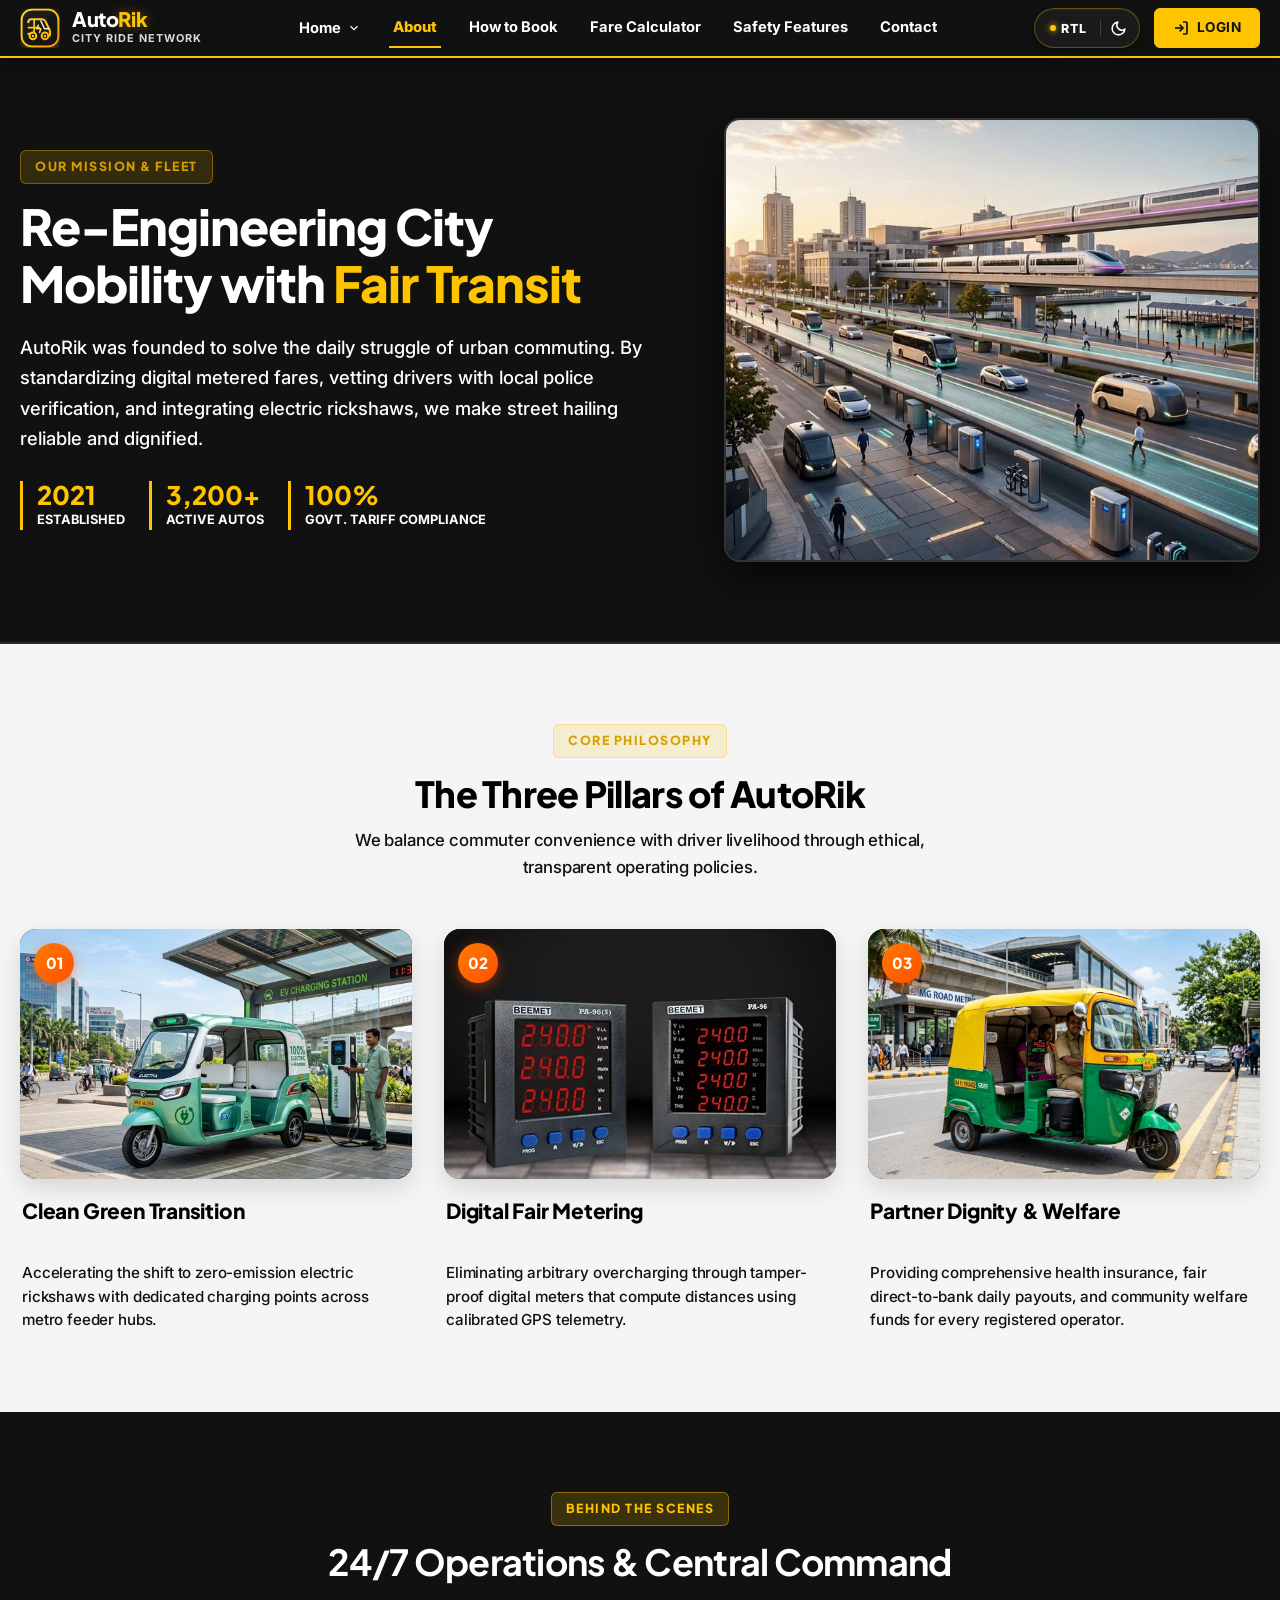
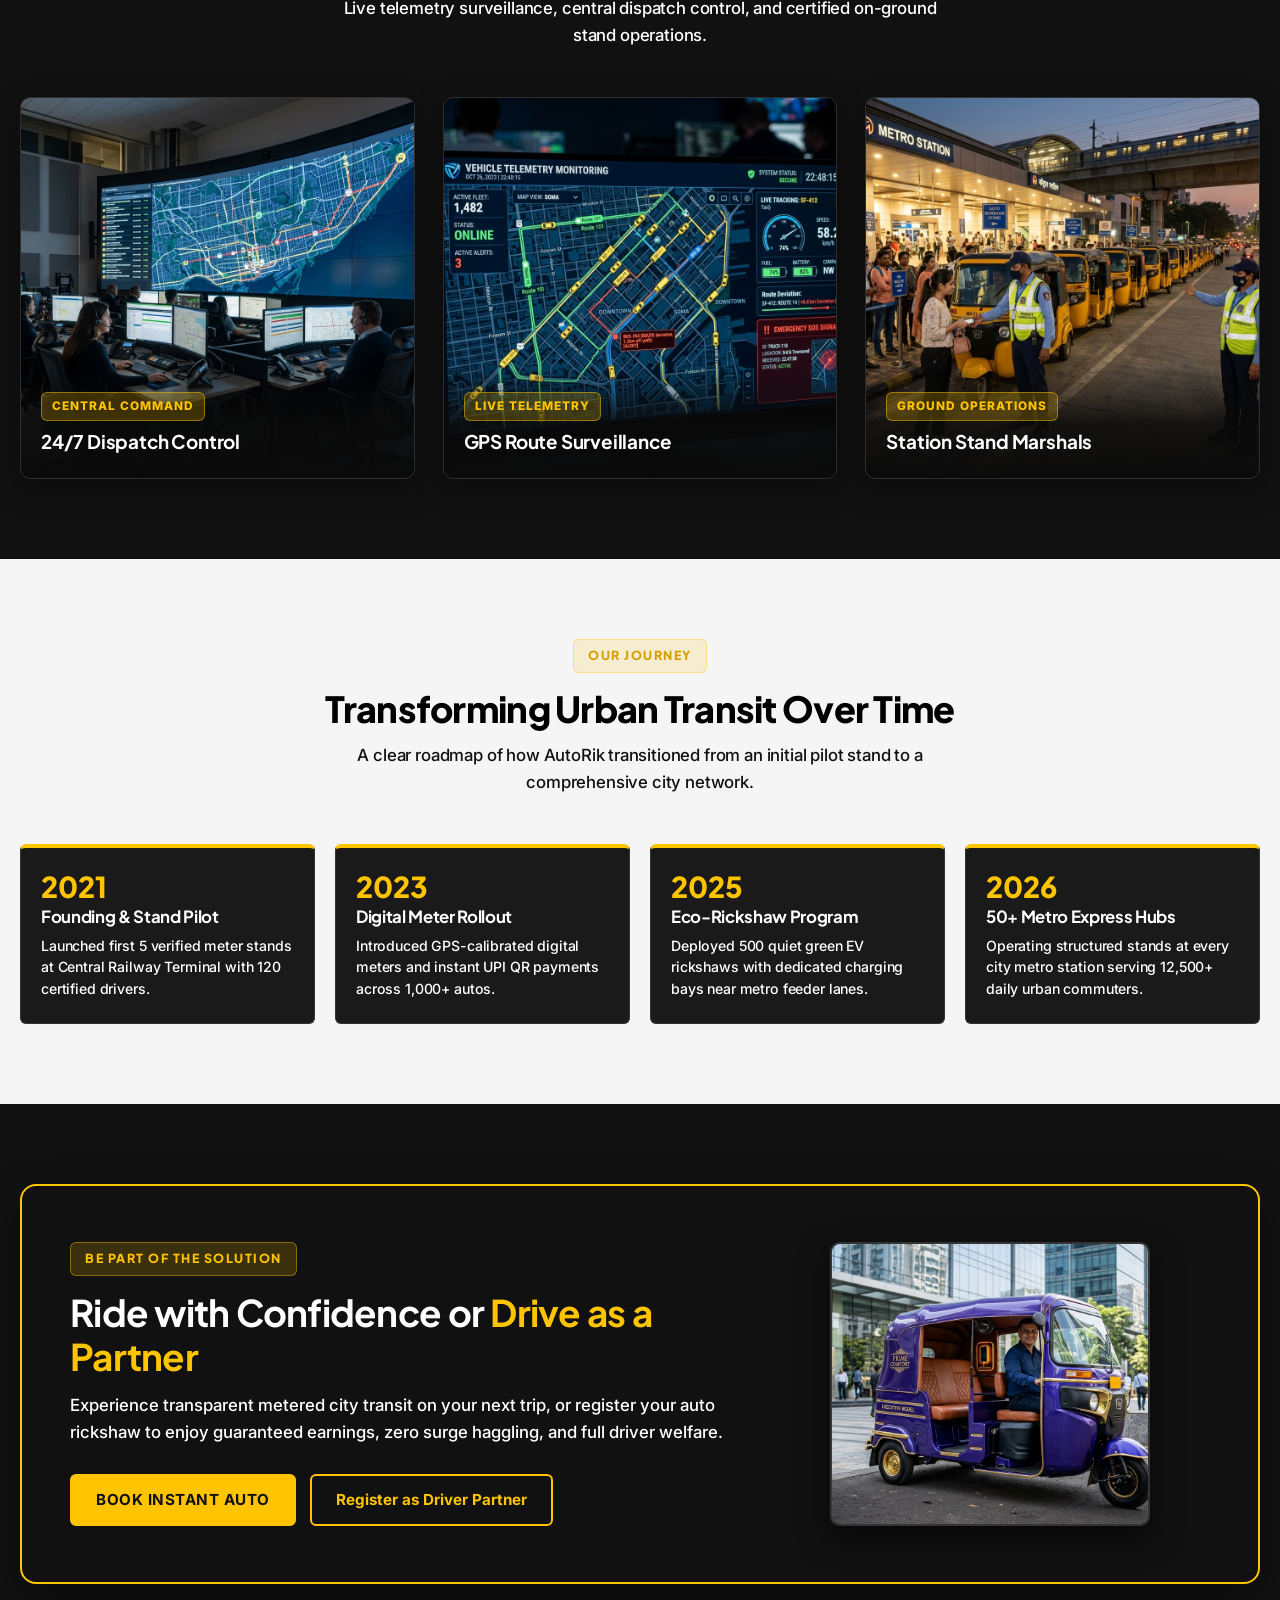
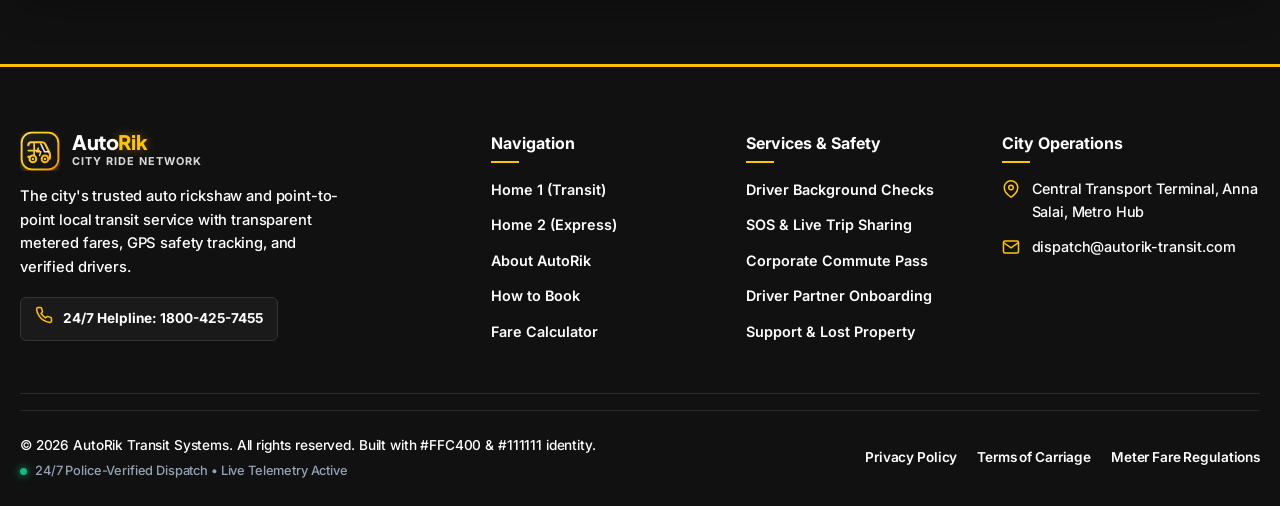
==== about.html @ b47aa973 "first commit" ====
<!DOCTYPE html>
<html lang="en">

<head>
  <meta charset="UTF-8">
  <meta name="viewport" content="width=device-width, initial-scale=1.0">
  <title>About AutoRik — Re-Engineering City Auto Mobility & Fair Transit</title>
  <meta name="description"
    content="Discover the mission behind AutoRik: transparent calibrated fares, verified driver dignity, eco-friendly EV rickshaws, and seamless urban connectivity.">
  <link rel="icon" type="image/svg+xml" href="assets/images/icons/favicon.svg">
  <link rel="apple-touch-icon" href="assets/images/icons/favicon.svg">
  <link rel="stylesheet" href="assets/css/style.css?v=3.4">
  <link rel="stylesheet" href="assets/css/responsive.css?v=3.4">
</head>

<body>

  <!-- Branded Site Loader -->
  <div class="site-loader" id="siteLoader" aria-label="Loading page">
    <div class="loader-content">
      <div class="loader-logo-ring">
        <img src="assets/images/icons/logo.svg" alt="AutoRik" width="54" height="54" class="loader-logo-img">
        <div class="loader-spin-ring"></div>
      </div>
      <div class="loader-title">Auto<span>Rik</span></div>
      <div class="loader-bar-wrap">
        <div class="loader-bar-fill"></div>
      </div>
      <div class="loader-status">Connecting City Fleet...</div>
    </div>
  </div>

  <!-- Fixed Header (Single-Line Compact Header) -->
  <header class="site-header" id="siteHeader">
    <div class="container header-inner">
      <a href="index.html" class="brand-link" aria-label="AutoRik Home">
        <div class="brand-icon-box" aria-hidden="true">
          <img src="assets/images/icons/logo.svg" alt="AutoRik Brand Logo" width="40" height="40">
        </div>
        <div class="brand-text-wrap">
          <div class="brand-title">Auto<span>Rik</span></div>
          <div class="brand-subtitle">City Ride Network</div>
        </div>
      </a>

      <!-- Desktop Navigation (Exactly 6 Primary Items) -->
      <nav class="desktop-nav" aria-label="Main Navigation">
        <ul class="nav-list">
          <li class="nav-item">
            <button type="button" class="nav-link dropdown-toggle" id="homeDropdownToggle" aria-expanded="false"
              aria-haspopup="true">
              Home
              <svg width="14" height="14" viewBox="0 0 24 24" fill="none" stroke="currentColor" stroke-width="2">
                <polyline points="6 9 12 15 18 9"></polyline>
              </svg>
            </button>
            <ul class="dropdown-menu" id="homeDropdownMenu" role="menu">
              <li class="dropdown-item" role="none"><a href="index.html" role="menuitem">Home 1 (Transit Hub)</a></li>
              <li class="dropdown-item" role="none"><a href="home-2.html" role="menuitem">Home 2 (Metro Express)</a>
              </li>
            </ul>
          </li>
          <li class="nav-item"><a href="about.html" class="nav-link active">About</a></li>
          <li class="nav-item"><a href="how-to-book.html" class="nav-link">How to Book</a></li>
          <li class="nav-item"><a href="fare-calculator.html" class="nav-link">Fare Calculator</a></li>
          <li class="nav-item"><a href="safety.html" class="nav-link">Safety Features</a></li>
          <li class="nav-item"><a href="contact.html" class="nav-link">Contact</a></li>
        </ul>
      </nav>

      <!-- Header Utilities & Login Button -->
      <div class="header-actions">
        <div class="header-action-controls">
          <button type="button" class="ctrl-btn rtl-toggle-btn" aria-label="Toggle RTL text direction">
            <span class="ctrl-icon-dot"></span>
            <span class="rtl-text-label">RTL</span>
          </button>
          <div class="ctrl-divider" aria-hidden="true"></div>
          <button type="button" class="ctrl-btn theme-toggle-btn" aria-label="Toggle dark mode">
            <span class="theme-icon-wrap" aria-hidden="true">
              <svg width="17" height="17" viewBox="0 0 24 24" fill="none" stroke="currentColor" stroke-width="2.2" stroke-linecap="round" stroke-linejoin="round">
                <path d="M21 12.79A9 9 0 1 1 11.21 3 7 7 0 0 0 21 12.79z"></path>
              </svg>
            </span>
          </button>
        </div>
        <a href="login.html" class="btn-login" aria-label="Go to Account Login">
          <svg width="16" height="16" viewBox="0 0 24 24" fill="none" stroke="currentColor" stroke-width="2.5">
            <path d="M15 3h4a2 2 0 0 1 2 2v14a2 2 0 0 1-2 2h-4" />
            <polyline points="10 17 15 12 10 7" />
            <line x1="15" y1="12" x2="3" y2="12" />
          </svg>
          <span>Login</span>
        </a>
        <button type="button" class="mobile-toggle-btn" id="mobileToggleBtn" aria-label="Open mobile navigation menu"
          aria-expanded="false">
          <span class="hamburger-icon">
            <svg width="26" height="26" viewBox="0 0 24 24" fill="none" stroke="currentColor" stroke-width="2.2"
              stroke-linecap="round">
              <line x1="3" y1="12" x2="21" y2="12" />
              <line x1="3" y1="6" x2="21" y2="6" />
              <line x1="3" y1="18" x2="21" y2="18" />
            </svg>
          </span>
          <span class="close-icon" aria-hidden="true">
            <svg width="26" height="26" viewBox="0 0 24 24" fill="none" stroke="currentColor" stroke-width="2.4"
              stroke-linecap="round" stroke-linejoin="round">
              <line x1="18" y1="6" x2="6" y2="18" />
              <line x1="6" y1="6" x2="18" y2="18" />
            </svg>
          </span>
        </button>
      </div>
    </div>
  </header>

  <!-- Mobile Drawer Menu -->
  <div class="mobile-drawer-overlay" id="mobileDrawerOverlay" role="dialog" aria-modal="true"
    aria-label="Mobile Navigation">
    <div class="mobile-drawer">
      <div class="mobile-drawer-header">
        <div class="mobile-brand">
          <div class="brand-icon-box">
            <img src="assets/images/icons/logo.svg" alt="AutoRik Brand Logo" width="36" height="36">
          </div>
          <div class="brand-text-wrap">
            <div class="brand-title">Auto<span>Rik</span></div>
            <div class="brand-subtitle">City Ride Network</div>
          </div>
        </div>
        <button type="button" class="mobile-close-btn" id="mobileCloseBtn" aria-label="Close mobile menu">
          <svg width="24" height="24" viewBox="0 0 24 24" fill="none" stroke="currentColor" stroke-width="2">
            <line x1="18" y1="6" x2="6" y2="18" />
            <line x1="6" y1="6" x2="18" y2="18" />
          </svg>
        </button>
      </div>

      <ul class="mobile-nav-list">
        <li>
          <button type="button" class="mobile-nav-link mobile-accordion-toggle" id="mobileHomeAccordion"
            aria-expanded="false">
            <span>Home</span>
            <svg width="14" height="14" viewBox="0 0 24 24" fill="none" stroke="currentColor" stroke-width="2">
              <polyline points="6 9 12 15 18 9"></polyline>
            </svg>
          </button>
          <ul class="mobile-accordion-menu" id="mobileHomeSubmenu">
            <li><a href="index.html">Home 1 (Transit Hub)</a></li>
            <li><a href="home-2.html">Home 2 (Metro Express)</a></li>
          </ul>
        </li>
        <li><a href="about.html" class="mobile-nav-link active">About</a></li>
        <li><a href="how-to-book.html" class="mobile-nav-link">How to Book</a></li>
        <li><a href="fare-calculator.html" class="mobile-nav-link">Fare Calculator</a></li>
        <li><a href="safety.html" class="mobile-nav-link">Safety Features</a></li>
        <li><a href="contact.html" class="mobile-nav-link">Contact</a></li>
      </ul>

      <div class="mobile-drawer-footer">
        <a href="login.html" class="btn btn-primary btn-login" style="width:100%; justify-content:center;">
          <svg width="16" height="16" viewBox="0 0 24 24" fill="none" stroke="currentColor" stroke-width="2.5">
            <path d="M15 3h4a2 2 0 0 1 2 2v14a2 2 0 0 1-2 2h-4" />
            <polyline points="10 17 15 12 10 7" />
            <line x1="15" y1="12" x2="3" y2="12" />
          </svg>
          <span>Account Login</span>
        </a>
        <div class="mobile-control-row">
          <div class="header-action-controls" style="width: 100%; justify-content: space-around;">
            <button type="button" class="ctrl-btn rtl-toggle-btn" aria-label="Toggle RTL text direction">
              <span class="ctrl-icon-dot"></span>
              <span class="rtl-text-label">RTL</span>
            </button>
            <div class="ctrl-divider" aria-hidden="true"></div>
            <button type="button" class="ctrl-btn theme-toggle-btn" aria-label="Toggle dark mode">
              <span class="theme-icon-wrap" aria-hidden="true">
                <svg width="17" height="17" viewBox="0 0 24 24" fill="none" stroke="currentColor" stroke-width="2.2" stroke-linecap="round" stroke-linejoin="round">
                  <path d="M21 12.79A9 9 0 1 1 11.21 3 7 7 0 0 0 21 12.79z"></path>
                </svg>
              </span>
            </button>
          </div>
        </div>
      </div>
    </div>
  </div>

  <main>
    <!-- =======================================================================
         ABOUT - SECTION 1: HERO MASTHEAD (Editorial Fleet & Mission)
         ======================================================================= -->
    <section class="about-hero-wrap" aria-labelledby="aboutHeroHeading">
      <div class="container">
        <div class="about-hero-grid">
          <div>
            <div class="eyebrow">Our Mission & Fleet</div>
            <h1 class="about-hero-title" id="aboutHeroHeading">
              Re-Engineering City Mobility with <span>Fair Transit</span>
            </h1>
            <p class="about-hero-lead">
              AutoRik was founded to solve the daily struggle of urban commuting. By standardizing digital metered
              fares, vetting drivers with local police verification, and integrating electric rickshaws, we make street
              hailing reliable and dignified.
            </p>
            <div class="about-stats-strip">
              <div class="about-stat-item">
                <div class="about-stat-val">2021</div>
                <div class="about-stat-lbl">Established</div>
              </div>
              <div class="about-stat-item">
                <div class="about-stat-val">3,200+</div>
                <div class="about-stat-lbl">Active Autos</div>
              </div>
              <div class="about-stat-item">
                <div class="about-stat-val">100%</div>
                <div class="about-stat-lbl">Govt. Tariff Compliance</div>
              </div>
            </div>
          </div>

          <div class="about-hero-frame">
            <img src="assets/images/about/p16.jpg" alt="Organized city transport fleet ready for passenger dispatch"
              width="560" height="440" loading="eager">
          </div>
        </div>
      </div>
    </section>

    <!-- =======================================================================
         ABOUT - SECTION 2: 3 PILLARS OF MODERN MOBILITY (Modern Step Cards)
         ======================================================================= -->
    <section class="section section-light" aria-labelledby="pillarsHeading">
      <div class="container">
        <div class="section-header">
          <div class="eyebrow">Core Philosophy</div>
          <h2 class="section-title" id="pillarsHeading">The Three Pillars of AutoRik</h2>
          <p class="section-desc">
            We balance commuter convenience with driver livelihood through ethical, transparent operating policies.
          </p>
        </div>

        <div class="pillars-grid">
          <!-- Pillar 1 -->
          <div class="pillar-card">
            <div class="pillar-img-wrap">
              <img src="assets/images/about/p17.jpg" alt="Electric vehicle clean energy journey" width="400"
                height="250" loading="lazy">
              <div class="pillar-step-badge">01</div>
            </div>
            <div class="pillar-body">
              <h3 class="pillar-title">Clean Green Transition</h3>
              <p class="pillar-desc">
                Accelerating the shift to zero-emission electric rickshaws with dedicated charging points across metro
                feeder hubs.
              </p>
            </div>
          </div>

          <!-- Pillar 2 -->
          <div class="pillar-card">
            <div class="pillar-img-wrap">
              <img src="assets/images/about/p18.jpg" alt="Precision digital meter calculation and fare transparency"
                width="400" height="250" loading="lazy">
              <div class="pillar-step-badge">02</div>
            </div>
            <div class="pillar-body">
              <h3 class="pillar-title">Digital Fair Metering</h3>
              <p class="pillar-desc">
                Eliminating arbitrary overcharging through tamper-proof digital meters that compute distances using
                calibrated GPS telemetry.
              </p>
            </div>
          </div>

          <!-- Pillar 3 -->
          <div class="pillar-card">
            <div class="pillar-img-wrap">
              <img src="assets/images/about/p19.jpg" alt="Respected driver partner smiling in front of vehicle"
                width="400" height="250" loading="lazy">
              <div class="pillar-step-badge">03</div>
            </div>
            <div class="pillar-body">
              <h3 class="pillar-title">Partner Dignity & Welfare</h3>
              <p class="pillar-desc">
                Providing comprehensive health insurance, fair direct-to-bank daily payouts, and community welfare funds
                for every registered operator.
              </p>
            </div>
          </div>
        </div>
      </div>
    </section>

    <!-- =======================================================================
         ABOUT - SECTION 3: COMMAND DISPATCH & OPS (3-Column Equal Image Grid)
         ======================================================================= -->
    <section class="section section-dark" aria-labelledby="dispatchHeading">
      <div class="container">
        <div class="section-header">
          <div class="eyebrow">Behind the Scenes</div>
          <h2 class="section-title" id="dispatchHeading">24/7 Operations & Central Command</h2>
          <p class="section-desc">
            Live telemetry surveillance, central dispatch control, and certified on-ground stand operations.
          </p>
        </div>

        <div class="ops-gallery-grid">
          <!-- Image 1: Central Dispatch Command -->
          <div class="ops-gallery-card">
            <div class="ops-gallery-frame">
              <img src="assets/images/about/ops-dispatch-room.jpg"
                alt="24/7 central dispatch operations control room with multi-screen video wall" width="600"
                height="450" loading="lazy">
              <div class="ops-gallery-overlay">
                <span class="ops-gallery-tag">Central Command</span>
                <h3 class="ops-gallery-title">24/7 Dispatch Control</h3>
              </div>
            </div>
          </div>

          <!-- Image 2: Live GPS Telemetry -->
          <div class="ops-gallery-card">
            <div class="ops-gallery-frame">
              <img src="assets/images/about/ops-telemetry-console.jpg"
                alt="Vehicle telemetry monitoring console with live GPS fleet routes" width="600" height="450"
                loading="lazy">
              <div class="ops-gallery-overlay">
                <span class="ops-gallery-tag">Live Telemetry</span>
                <h3 class="ops-gallery-title">GPS Route Surveillance</h3>
              </div>
            </div>
          </div>

          <!-- Image 3: On-Ground Stand Marshals -->
          <div class="ops-gallery-card">
            <div class="ops-gallery-frame">
              <img src="assets/images/about/ops-stand-marshals.jpg"
                alt="Metro station queue and uniformed stand marshals coordinating auto rickshaws" width="600"
                height="450" loading="lazy">
              <div class="ops-gallery-overlay">
                <span class="ops-gallery-tag">Ground Operations</span>
                <h3 class="ops-gallery-title">Station Stand Marshals</h3>
              </div>
            </div>
          </div>
        </div>
      </div>
    </section>

    <!-- =======================================================================
         ABOUT - SECTION 4: CITY IMPACT MILESTONES (Even Horizontal Timeline)
         ======================================================================= -->
    <section class="section section-light" aria-labelledby="milestonesHeading">
      <div class="container">
        <div class="section-header">
          <div class="eyebrow">Our Journey</div>
          <h2 class="section-title" id="milestonesHeading">Transforming Urban Transit Over Time</h2>
          <p class="section-desc">
            A clear roadmap of how AutoRik transitioned from an initial pilot stand to a comprehensive city network.
          </p>
        </div>

        <div class="milestones-grid">
          <div class="milestone-card">
            <div class="milestone-year">2021</div>
            <h3 class="milestone-title">Founding & Stand Pilot</h3>
            <p class="milestone-desc">Launched first 5 verified meter stands at Central Railway Terminal with 120
              certified drivers.</p>
          </div>

          <div class="milestone-card">
            <div class="milestone-year">2023</div>
            <h3 class="milestone-title">Digital Meter Rollout</h3>
            <p class="milestone-desc">Introduced GPS-calibrated digital meters and instant UPI QR payments across 1,000+
              autos.</p>
          </div>

          <div class="milestone-card">
            <div class="milestone-year">2025</div>
            <h3 class="milestone-title">Eco-Rickshaw Program</h3>
            <p class="milestone-desc">Deployed 500 quiet green EV rickshaws with dedicated charging bays near metro
              feeder lanes.</p>
          </div>

          <div class="milestone-card">
            <div class="milestone-year">2026</div>
            <h3 class="milestone-title">50+ Metro Express Hubs</h3>
            <p class="milestone-desc">Operating structured stands at every city metro station serving 12,500+ daily
              urban commuters.</p>
          </div>
        </div>
      </div>
    </section>

    <!-- =======================================================================
         ABOUT - SECTION 5: JOIN THE NETWORK (Mandatory CTA Section)
         ======================================================================= -->
    <section class="section section-dark" aria-labelledby="aboutJoinHeading">
      <div class="container">
        <div class="about-cta-card">
          <div class="about-cta-grid">
            <div>
              <div class="eyebrow"
                style="background-color:rgba(255, 196, 0, 0.2); color:var(--primary-yellow); border-color:rgba(255, 196, 0, 0.4);">
                Be Part of the Solution
              </div>
              <h2 class="about-cta-title" id="aboutJoinHeading">
                Ride with Confidence or <span>Drive as a Partner</span>
              </h2>
              <p class="about-cta-desc">
                Experience transparent metered city transit on your next trip, or register your auto rickshaw to enjoy
                guaranteed earnings, zero surge haggling, and full driver welfare.
              </p>
              <div style="display:flex; gap:14px; flex-wrap:wrap;">
                <button type="button" class="btn btn-primary btn-login">
                  Book Instant Auto
                </button>
                <a href="contact.html#driver" class="btn btn-outline-yellow">
                  Register as Driver Partner
                </a>
              </div>
            </div>

            <div class="about-cta-media">
              <div class="about-cta-frame">
                <img src="assets/images/about/p20.jpg" alt="Welcoming professional transit operations team" width="320"
                  height="280" loading="lazy">
              </div>
            </div>
          </div>
        </div>
      </div>
    </section>
  </main>

  <!-- Shared Footer -->
  <footer class="site-footer" id="footer">
    <div class="container">
      <div class="footer-top">
        <div>
          <a href="index.html" class="brand-link">
            <div class="brand-icon-box">
              <img src="assets/images/icons/logo.svg" alt="AutoRik Brand Logo" width="40" height="40">
            </div>
            <div class="brand-text-wrap">
              <div class="brand-title">Auto<span>Rik</span></div>
              <div class="brand-subtitle">City Ride Network</div>
            </div>
          </a>
          <p class="footer-brand-desc">
            The city's trusted auto rickshaw and point-to-point local transit service with transparent metered fares,
            GPS safety tracking, and verified drivers.
          </p>
          <div class="footer-emergency-badge">
            <div class="badge-icon">
              <svg width="18" height="18" viewBox="0 0 24 24" fill="none" stroke="currentColor" stroke-width="2">
                <path
                  d="M22 16.92v3a2 2 0 0 1-2.18 2 19.79 19.79 0 0 1-8.63-3.07 19.5 19.5 0 0 1-6-6 19.79 19.79 0 0 1-3.07-8.67A2 2 0 0 1 4.11 2h3a2 2 0 0 1 2 1.72 12.84 12.84 0 0 0 .7 2.81 2 2 0 0 1-.45 2.11L8.09 9.91a16 16 0 0 0 6 6l1.27-1.27a2 2 0 0 1 2.11-.45 12.84 12.84 0 0 0 2.81.7A2 2 0 0 1 22 16.92z">
                </path>
              </svg>
            </div>
            <div class="badge-text">24/7 Helpline: 1800-425-7455</div>
          </div>
        </div>

        <div>
          <div class="footer-title">Navigation</div>
          <ul class="footer-links">
            <li><a href="index.html">Home 1 (Transit)</a></li>
            <li><a href="home-2.html">Home 2 (Express)</a></li>
            <li><a href="about.html">About AutoRik</a></li>
            <li><a href="how-to-book.html">How to Book</a></li>
            <li><a href="fare-calculator.html">Fare Calculator</a></li>
          </ul>
        </div>

        <div>
          <div class="footer-title">Services & Safety</div>
          <ul class="footer-links">
            <li><a href="safety.html">Driver Background Checks</a></li>
            <li><a href="safety.html#sos">SOS & Live Trip Sharing</a></li>
            <li><a href="how-to-book.html#corporate">Corporate Commute Pass</a></li>
            <li><a href="contact.html#driver">Driver Partner Onboarding</a></li>
            <li><a href="contact.html">Support & Lost Property</a></li>
          </ul>
        </div>

        <div>
          <div class="footer-title">City Operations</div>
          <div class="footer-contact-item">
            <svg width="18" height="18" viewBox="0 0 24 24" fill="none" stroke="currentColor" stroke-width="2">
              <path d="M21 10c0 7-9 13-9 13s-9-6-9-13a9 9 0 0 1 18 0z"></path>
              <circle cx="12" cy="10" r="3"></circle>
            </svg>
            <span>Central Transport Terminal, Anna Salai, Metro Hub</span>
          </div>
          <div class="footer-contact-item">
            <svg width="18" height="18" viewBox="0 0 24 24" fill="none" stroke="currentColor" stroke-width="2">
              <path d="M4 4h16c1.1 0 2 .9 2 2v12c0 1.1-.9 2-2 2H4c-1.1 0-2-.9-2-2V6c0-1.1.9-2 2-2z"></path>
              <polyline points="22,6 12,13 2,6"></polyline>
            </svg>
            <span>dispatch@autorik-transit.com</span>
          </div>
        </div>
      </div>

      <div class="footer-bottom">
        <div class="footer-bottom-copy">
          <div>&copy; 2026 AutoRik Transit Systems. All rights reserved. Built with #FFC400 &amp; #111111 identity.</div>
          <div class="footer-live-status">
            <span class="status-pulse-dot"></span>
            <span>24/7 Police-Verified Dispatch &bull; Live Telemetry Active</span>
          </div>
        </div>
        <div class="footer-bottom-links">
          <a href="#">Privacy Policy</a>
          <a href="#">Terms of Carriage</a>
          <a href="#">Meter Fare Regulations</a>
        </div>
      </div>
    </div>
  </footer>

  <!-- Scroll to Top Button -->
  <button type="button" class="scroll-to-top" id="scrollTopBtn" aria-label="Scroll to top of page">
    <svg width="20" height="20" viewBox="0 0 24 24" fill="none" stroke="currentColor" stroke-width="2.5"
      stroke-linecap="round" stroke-linejoin="round">
      <line x1="12" y1="19" x2="12" y2="5" />
      <polyline points="5 12 12 5 19 12" />
    </svg>
  </button>

  <script src="assets/js/main.js?v=2.8"></script>
</body>

</html>
---- assets/css/style.css ----
/* ==========================================================================
   LOCAL TRANSPORT BOOKING - CORE STYLESHEET
   Theme: Bold Black & Yellow (#111111 / #FFC400 / #FFFFFF / #2A2A2A / #F5F5F5)
   ========================================================================== */

@import url('https://fonts.googleapis.com/css2?family=Inter:wght@300;400;500;600;700&family=Plus+Jakarta+Sans:wght@500;600;700;800&display=swap');

:root {
  --primary-yellow: #FFC400;
  --primary-yellow-hover: #E5B000;
  --primary-yellow-light: #FFF8E1;
  --dark-black: #111111;
  --dark-gray: #2A2A2A;
  --light-gray: #F5F5F5;
  --border-gray: #DEDEDE;
  --text-muted: #1F1F1F; /* High-contrast bright, crisp readable dark */
  --white: #FFFFFF;
  --pure-black: #000000;
  
  --bg-primary: #FFFFFF;
  --bg-secondary: #F5F5F5;
  --bg-card: #FFFFFF;
  --text-primary: #000000; /* Pure deep black for highest clarity */
  --text-secondary: #111111; /* Bright, crystal clear text (never washed out) */
  --border-color: #D6D6D6;
  
  --header-height: 58px;
  --transition-smooth: all 0.25s cubic-bezier(0.16, 1, 0.3, 1);
  --shadow-sm: 0 2px 8px rgba(0, 0, 0, 0.04);
  --shadow-md: 0 8px 24px rgba(0, 0, 0, 0.08);
  --shadow-lg: 0 16px 36px rgba(0, 0, 0, 0.12);
  --radius-sm: 6px;
  --radius-md: 10px;
  --radius-lg: 16px;
  --font-heading: 'Plus Jakarta Sans', sans-serif;
  --font-body: 'Inter', sans-serif;
}

[data-theme="dark"] {
  --bg-primary: #000000;
  --bg-secondary: #0D0D0D;
  --bg-card: #141414;
  --text-primary: #FFFFFF; /* Pure 100% bright white */
  --text-secondary: #FFFFFF; /* Bright 100% white for soft text */
  --border-color: #2E2E2E;
  --light-gray: #161616;
  --dark-gray: #1E1E1E;
  --text-muted: #F8F8F8; /* Bright white for all muted text */
  --shadow-sm: 0 2px 10px rgba(0, 0, 0, 0.8);
  --shadow-md: 0 8px 24px rgba(0, 0, 0, 0.85);
  --shadow-lg: 0 16px 36px rgba(0, 0, 0, 0.95);
}

/* Base Reset */
*, *::before, *::after {
  box-sizing: border-box;
  margin: 0;
  padding: 0;
}

html {
  font-size: 16px;
  scroll-behavior: smooth;
}

body {
  font-family: var(--font-body);
  background-color: var(--bg-primary);
  color: var(--text-primary);
  line-height: 1.6;
  padding-top: var(--header-height);
  transition: background-color 0.3s ease, color 0.3s ease;
  overflow-x: hidden;
}

h1, h2, h3, h4, h5, h6 {
  font-family: var(--font-heading);
  color: var(--text-primary);
  line-height: 1.25;
  font-weight: 700;
  letter-spacing: -0.02em;
}

a {
  color: inherit;
  text-decoration: none;
  transition: var(--transition-smooth);
}

img {
  max-width: 100%;
  height: auto;
  display: block;
}

button, input, select, textarea {
  font-family: inherit;
  font-size: inherit;
}

/* Container */
.container {
  width: 100%;
  max-width: 1280px;
  margin-left: auto;
  margin-right: auto;
  padding-left: 20px;
  padding-right: 20px;
}

/* ==========================================================================
   LOADER (Branded Luxury Presentation with Logo & Pulse Glow)
   ========================================================================== */
.site-loader {
  position: fixed;
  inset: 0;
  background: radial-gradient(circle at center, #1E1E1E 0%, #0A0A0A 100%);
  z-index: 99999;
  display: flex;
  align-items: center;
  justify-content: center;
  transition: opacity 0.45s ease, visibility 0.45s ease;
}

.site-loader.hidden {
  opacity: 0;
  visibility: hidden;
  pointer-events: none;
}

.loader-content {
  display: flex;
  flex-direction: column;
  align-items: center;
  justify-content: center;
  gap: 14px;
  text-align: center;
}

.loader-logo-ring {
  position: relative;
  width: 84px;
  height: 84px;
  display: flex;
  align-items: center;
  justify-content: center;
}

.loader-logo-img {
  width: 54px;
  height: 54px;
  z-index: 2;
  filter: drop-shadow(0 0 16px rgba(255, 196, 0, 0.5));
  animation: loaderLogoPulse 2s ease-in-out infinite;
}

.loader-spin-ring {
  position: absolute;
  inset: 0;
  border-radius: 50%;
  border: 3px solid rgba(255, 196, 0, 0.15);
  border-top-color: var(--primary-yellow);
  border-right-color: #FF9800;
  animation: loaderSpin 1s linear infinite;
  box-shadow: 0 0 16px rgba(255, 196, 0, 0.25);
}

.loader-title {
  font-family: var(--font-heading);
  font-size: 1.35rem;
  font-weight: 900;
  color: #FFFFFF;
  letter-spacing: -0.01em;
}

.loader-title span {
  color: var(--primary-yellow);
}

.loader-bar-wrap {
  width: 140px;
  height: 4px;
  background-color: rgba(255, 255, 255, 0.1);
  border-radius: 999px;
  overflow: hidden;
  position: relative;
}

.loader-bar-fill {
  position: absolute;
  top: 0;
  left: 0;
  bottom: 0;
  background: linear-gradient(90deg, #FFC400, #FF9100, #FFD54F);
  border-radius: 999px;
  width: 45%;
  animation: loaderProgress 1.4s ease-in-out infinite;
}

.loader-status {
  font-size: 0.76rem;
  color: #AAAAAA;
  letter-spacing: 1.5px;
  text-transform: uppercase;
  font-weight: 600;
}

@keyframes loaderSpin {
  to { transform: rotate(360deg); }
}

@keyframes loaderLogoPulse {
  0%, 100% { transform: scale(1); }
  50% { transform: scale(1.08); filter: drop-shadow(0 0 22px rgba(255, 196, 0, 0.7)); }
}

@keyframes loaderProgress {
  0% { left: -45%; width: 45%; }
  50% { left: 35%; width: 60%; }
  100% { left: 100%; width: 45%; }
}

/* ==========================================================================
   FIXED HEADER (Compact, Single-Line, Solid/Sticky)
   ========================================================================== */
.site-header {
  position: fixed !important;
  top: 0 !important;
  left: 0 !important;
  right: 0 !important;
  width: 100% !important;
  height: var(--header-height) !important;
  background-color: var(--dark-black) !important;
  border-bottom: 2px solid var(--primary-yellow) !important;
  z-index: 9999 !important;
  display: flex !important;
  align-items: center !important;
  box-shadow: 0 4px 20px rgba(0, 0, 0, 0.4) !important;
  transition: var(--transition-smooth);
  -webkit-transform: translateZ(0);
  transform: translateZ(0);
}

.header-inner {
  display: flex;
  align-items: center;
  justify-content: space-between;
  width: 100%;
}

/* Brand Logo */
.brand-link {
  display: flex;
  align-items: center;
  gap: 12px;
  text-decoration: none;
  flex-shrink: 0;
}

.brand-icon-box {
  width: 40px;
  height: 40px;
  border-radius: 12px;
  display: flex;
  align-items: center;
  justify-content: center;
  background: transparent;
  flex-shrink: 0;
  transition: transform 0.25s ease, filter 0.25s ease;
}

.brand-icon-box img,
.brand-icon-box svg {
  width: 100%;
  height: 100%;
  object-fit: contain;
  display: block;
}

.brand-link:hover .brand-icon-box {
  transform: translateY(-1px) scale(1.06);
  filter: drop-shadow(0 0 10px rgba(255, 196, 0, 0.45));
}

.brand-text-wrap {
  display: flex;
  flex-direction: column;
}

.brand-title {
  font-family: var(--font-heading);
  font-size: 1.25rem;
  font-weight: 900;
  color: var(--white);
  line-height: 1.1;
  letter-spacing: -0.02em;
}

.brand-title span {
  color: var(--primary-yellow);
  text-shadow: 0 0 12px rgba(255, 196, 0, 0.4);
}

.brand-subtitle {
  font-size: 0.68rem;
  color: rgba(255, 255, 255, 0.85);
  letter-spacing: 1px;
  text-transform: uppercase;
  font-weight: 700;
}

/* Navigation - Single Line */
.desktop-nav {
  display: flex;
  align-items: center;
}

.nav-list {
  display: flex;
  align-items: center;
  list-style: none;
  gap: 24px;
}

.nav-item {
  position: relative;
}

.nav-link {
  font-size: 0.92rem;
  font-weight: 700;
  color: #FFFFFF;
  padding: 8px 4px;
  display: inline-flex;
  align-items: center;
  gap: 6px;
  position: relative;
  transition: var(--transition-smooth);
  background: transparent;
  border: none;
  cursor: pointer;
}

.nav-link:hover,
.nav-link.active {
  color: var(--primary-yellow) !important;
}

.nav-link.active {
  font-weight: 800;
}

.nav-link::after {
  content: '';
  position: absolute;
  bottom: 0;
  left: 0;
  width: 0%;
  height: 2px;
  background-color: var(--primary-yellow);
  transition: width 0.25s ease;
}

.nav-link:hover::after,
.nav-link.active::after {
  width: 100%;
}

/* Home Dropdown (Click Only) */
.dropdown-toggle svg {
  transition: transform 0.25s ease;
}

.dropdown-toggle.open svg {
  transform: rotate(180deg);
}

.dropdown-menu {
  position: absolute;
  top: calc(100% + 14px);
  left: 0;
  min-width: 230px;
  width: max-content;
  background-color: var(--dark-black);
  border: 1px solid var(--dark-gray);
  border-top: 2px solid var(--primary-yellow);
  border-radius: var(--radius-sm);
  padding: 8px 0;
  box-shadow: 0 10px 30px rgba(0, 0, 0, 0.4);
  list-style: none;
  opacity: 0;
  visibility: hidden;
  transform: translateY(8px);
  transition: all 0.2s cubic-bezier(0.16, 1, 0.3, 1);
  z-index: 100;
}

.dropdown-menu.active {
  opacity: 1;
  visibility: visible;
  transform: translateY(0);
}

.dropdown-item a {
  display: flex;
  align-items: center;
  justify-content: space-between;
  padding: 10px 18px;
  font-size: 0.88rem;
  font-weight: 700;
  color: #FFFFFF;
  white-space: nowrap;
}

.dropdown-item a:hover,
.dropdown-item a.active {
  color: var(--primary-yellow);
  background-color: rgba(255, 196, 0, 0.08);
}

/* Header Utilities & Perfect Action Controls (RTL & Dark Mode) */
.header-actions {
  display: flex;
  align-items: center;
  gap: 14px;
}

.header-action-controls {
  display: inline-flex;
  align-items: center;
  background: rgba(28, 28, 28, 0.88);
  border: 1px solid rgba(255, 196, 0, 0.3);
  border-radius: 999px;
  padding: 3px 4px;
  gap: 2px;
  box-shadow: 0 2px 10px rgba(0, 0, 0, 0.4), inset 0 1px 0 rgba(255, 255, 255, 0.08);
  backdrop-filter: blur(8px);
  transition: all 0.25s ease;
}

.header-action-controls:hover {
  border-color: rgba(255, 196, 0, 0.6);
  box-shadow: 0 4px 16px rgba(0, 0, 0, 0.5), 0 0 14px rgba(255, 196, 0, 0.2);
}

.ctrl-btn {
  background: transparent;
  border: none;
  cursor: pointer;
  color: #FFFFFF;
  display: inline-flex;
  align-items: center;
  justify-content: center;
  height: 32px;
  border-radius: 999px;
  transition: all 0.2s cubic-bezier(0.16, 1, 0.3, 1);
  font-family: var(--font-body);
}

.ctrl-btn:hover {
  color: var(--primary-yellow);
  background-color: rgba(255, 196, 0, 0.12);
}

.ctrl-btn:active {
  transform: scale(0.92);
}

/* RTL Button */
.rtl-toggle-btn {
  padding: 0 11px;
  font-size: 0.78rem;
  font-weight: 800;
  letter-spacing: 0.8px;
  gap: 5px;
}

.ctrl-icon-dot {
  width: 6px;
  height: 6px;
  border-radius: 50%;
  background-color: var(--primary-yellow);
  box-shadow: 0 0 6px var(--primary-yellow);
  display: inline-block;
  transition: background-color 0.2s ease;
}

.ctrl-icon-dot.active {
  background-color: #10B981;
  box-shadow: 0 0 6px #10B981;
}

/* Divider between RTL and Theme */
.ctrl-divider {
  width: 1px;
  height: 16px;
  background: rgba(255, 255, 255, 0.18);
}

/* Theme Toggle Button */
.theme-toggle-btn {
  width: 32px;
  padding: 0;
}

.theme-icon-wrap {
  display: flex;
  align-items: center;
  justify-content: center;
  transition: transform 0.4s cubic-bezier(0.34, 1.56, 0.64, 1);
}

.theme-toggle-btn:hover .theme-icon-wrap {
  transform: rotate(25deg) scale(1.1);
  color: var(--primary-yellow);
}

/* Backwards compatibility for standalone icon-btn */
.icon-btn {
  background: rgba(28, 28, 28, 0.88);
  color: var(--white);
  border: 1px solid rgba(255, 196, 0, 0.3);
  width: 36px;
  height: 36px;
  border-radius: 999px;
  display: inline-flex;
  align-items: center;
  justify-content: center;
  cursor: pointer;
  transition: var(--transition-smooth);
}

.icon-btn:hover {
  background-color: rgba(255, 196, 0, 0.15);
  color: var(--primary-yellow);
  border-color: var(--primary-yellow);
  box-shadow: 0 0 10px rgba(255, 196, 0, 0.25);
}

.btn-login {
  background-color: var(--primary-yellow);
  color: var(--dark-black);
  font-weight: 700;
  font-size: 0.85rem;
  padding: 8px 18px;
  border-radius: var(--radius-sm);
  border: 1px solid var(--primary-yellow);
  display: inline-flex;
  align-items: center;
  gap: 8px;
  cursor: pointer;
  transition: var(--transition-smooth);
  text-transform: uppercase;
  letter-spacing: 0.5px;
  text-decoration: none;
}

.btn-login:hover {
  background-color: var(--primary-yellow-hover);
  border-color: var(--primary-yellow-hover);
  transform: translateY(-1px);
  box-shadow: 0 4px 12px rgba(255, 196, 0, 0.35);
}

/* Mobile Hamburger & Into-Mark (X) Toggle */
.mobile-toggle-btn {
  display: none;
  background: transparent;
  border: none;
  color: var(--white);
  cursor: pointer;
  padding: 6px;
  border-radius: var(--radius-sm);
  transition: var(--transition-smooth);
}

.mobile-toggle-btn:hover {
  color: var(--primary-yellow);
}

.mobile-toggle-btn.is-active {
  color: var(--primary-yellow);
}

.mobile-toggle-btn .hamburger-icon {
  display: flex;
  align-items: center;
  justify-content: center;
}

.mobile-toggle-btn .close-icon {
  display: none;
  align-items: center;
  justify-content: center;
}

.mobile-toggle-btn.is-active .hamburger-icon {
  display: none !important;
}

.mobile-toggle-btn.is-active .close-icon {
  display: flex !important;
  color: var(--primary-yellow) !important;
}

/* ==========================================================================
   MOBILE MENU DRAWER
   ========================================================================== */
.mobile-drawer-overlay {
  position: fixed;
  inset: 0;
  background-color: rgba(0, 0, 0, 0.7);
  backdrop-filter: blur(4px);
  z-index: 9990;
  opacity: 0;
  visibility: hidden;
  transition: var(--transition-smooth);
}

.mobile-drawer-overlay.open {
  opacity: 1;
  visibility: visible;
}

/* On Desktop screens (> 1150px), strictly hide and disable mobile drawer */
@media (min-width: 1151px) {
  .mobile-drawer-overlay,
  .mobile-drawer,
  .mobile-drawer-overlay.open {
    display: none !important;
    visibility: hidden !important;
    opacity: 0 !important;
    pointer-events: none !important;
  }
}

.mobile-drawer {
  position: fixed;
  top: var(--header-height, 54px);
  right: 0;
  bottom: 0;
  height: calc(100vh - var(--header-height, 54px));
  height: calc(100dvh - var(--header-height, 54px));
  width: 320px;
  max-width: 85vw;
  background-color: var(--dark-black);
  border-left: 2px solid var(--primary-yellow);
  z-index: 9995;
  display: flex;
  flex-direction: column;
  padding: 20px 24px;
  transform: translateX(100%);
  transition: transform 0.3s cubic-bezier(0.16, 1, 0.3, 1);
  overflow-y: auto;
}

.mobile-drawer-overlay.open .mobile-drawer {
  transform: translateX(0);
}

.mobile-drawer-header {
  display: none; /* Fixed site header above already provides brand identity and the Into-Mark (X) toggle */
}

.mobile-brand {
  display: flex;
  align-items: center;
  gap: 10px;
}

.mobile-close-btn {
  background: transparent;
  border: none;
  color: var(--white);
  cursor: pointer;
  padding: 4px;
}

.mobile-close-btn:hover {
  color: var(--primary-yellow);
}

.mobile-nav-list {
  list-style: none;
  margin-top: 8px;
  display: flex;
  flex-direction: column;
  gap: 8px;
}

.mobile-nav-link {
  display: flex;
  align-items: center;
  justify-content: space-between;
  width: 100%;
  padding: 12px 14px;
  font-size: 1rem;
  font-weight: 700;
  color: #FFFFFF;
  border-radius: var(--radius-sm);
  background: transparent;
  border: none;
  text-align: left;
  transition: var(--transition-smooth);
}

.mobile-nav-link:hover,
.mobile-nav-link.active {
  color: var(--dark-black) !important;
  background-color: var(--primary-yellow) !important;
  font-weight: 800;
}

/* Mobile Accordion */
.mobile-accordion-toggle {
  cursor: pointer;
}

.mobile-accordion-toggle svg {
  transition: transform 0.25s ease;
}

.mobile-accordion-toggle[aria-expanded="true"] svg {
  transform: rotate(180deg);
}

.mobile-accordion-menu {
  display: none;
  list-style: none;
  padding-left: 16px;
  margin-top: 4px;
  margin-bottom: 6px;
  border-left: 2px solid var(--primary-yellow);
}

.mobile-accordion-menu.open {
  display: block;
}

.mobile-accordion-menu a {
  display: block;
  padding: 8px 12px;
  color: #FFFFFF;
  font-size: 0.92rem;
  font-weight: 600;
  white-space: nowrap;
}

.mobile-accordion-menu a:hover,
.mobile-accordion-menu a.active {
  color: var(--primary-yellow);
  font-weight: 700;
}

/* Mobile Controls Footer */
.mobile-drawer-footer {
  margin-top: auto;
  padding-top: 24px;
  border-top: 1px solid var(--dark-gray);
  display: flex;
  flex-direction: column;
  gap: 16px;
}

.mobile-drawer-footer .btn-login {
  background-color: var(--primary-yellow) !important;
  color: #111111 !important;
  font-weight: 800 !important;
  font-size: 0.95rem !important;
  padding: 12px 20px !important;
  border-radius: var(--radius-sm) !important;
  display: flex !important;
  align-items: center !important;
  justify-content: center !important;
  gap: 10px !important;
  text-decoration: none !important;
  border: 1px solid var(--primary-yellow) !important;
  width: 100% !important;
}

.mobile-drawer-footer .btn-login span {
  display: inline-block !important;
  color: #111111 !important;
  font-weight: 800 !important;
  font-size: 0.95rem !important;
  text-transform: uppercase !important;
  letter-spacing: 0.5px !important;
}

.mobile-drawer-footer .btn-login svg {
  stroke: #111111 !important;
  color: #111111 !important;
}

.mobile-control-row {
  display: flex;
  align-items: center;
  justify-content: space-between;
  gap: 12px;
}

.mobile-action-btn {
  flex: 1;
  display: inline-flex;
  align-items: center;
  justify-content: center;
  gap: 8px;
  background-color: var(--dark-gray);
  color: var(--white);
  border: 1px solid #3A3A3A;
  padding: 10px;
  border-radius: var(--radius-sm);
  font-size: 0.85rem;
  font-weight: 600;
  cursor: pointer;
}

.mobile-action-btn:hover {
  background-color: var(--primary-yellow);
  color: var(--dark-black);
  border-color: var(--primary-yellow);
}

/* ==========================================================================
   LOGIN / REGISTER MODAL
   ========================================================================== */
.modal-overlay {
  position: fixed;
  inset: 0;
  background-color: rgba(0, 0, 0, 0.75);
  backdrop-filter: blur(5px);
  z-index: 2000;
  display: flex;
  align-items: center;
  justify-content: center;
  padding: 20px;
  opacity: 0;
  visibility: hidden;
  transition: var(--transition-smooth);
}

.modal-overlay.open {
  opacity: 1;
  visibility: visible;
}

.auth-modal {
  width: 100%;
  max-width: 440px;
  background-color: var(--bg-card);
  border: 1px solid var(--border-color);
  border-top: 4px solid var(--primary-yellow);
  border-radius: var(--radius-md);
  box-shadow: var(--shadow-lg);
  overflow: hidden;
  position: relative;
  transform: translateY(20px) scale(0.98);
  transition: transform 0.3s cubic-bezier(0.16, 1, 0.3, 1);
}

.modal-overlay.open .auth-modal {
  transform: translateY(0) scale(1);
}

.modal-close-btn {
  position: absolute;
  top: 16px;
  right: 16px;
  background: transparent;
  border: none;
  color: var(--text-secondary);
  cursor: pointer;
  padding: 4px;
}

.modal-close-btn:hover {
  color: var(--primary-yellow);
}

.auth-modal-header {
  padding: 24px 24px 16px;
  text-align: center;
}

.auth-modal-title {
  font-size: 1.35rem;
  font-weight: 800;
  color: var(--text-primary);
}

.auth-modal-desc {
  font-size: 0.85rem;
  color: var(--text-muted);
  margin-top: 4px;
}

.auth-tabs {
  display: flex;
  border-bottom: 1px solid var(--border-color);
  margin: 0 24px;
}

.auth-tab-btn {
  flex: 1;
  background: transparent;
  border: none;
  padding: 10px;
  font-weight: 700;
  font-size: 0.9rem;
  color: var(--text-muted);
  border-bottom: 2px solid transparent;
  cursor: pointer;
  transition: var(--transition-smooth);
}

.auth-tab-btn.active {
  color: var(--text-primary);
  border-bottom-color: var(--primary-yellow);
}

.auth-modal-body {
  padding: 24px;
}

.auth-form {
  display: flex;
  flex-direction: column;
  gap: 16px;
}

.auth-form.hidden {
  display: none;
}

.form-group {
  display: flex;
  flex-direction: column;
  gap: 6px;
}

.form-label {
  font-size: 0.82rem;
  font-weight: 600;
  color: var(--text-secondary);
}

.form-input {
  width: 100%;
  padding: 10px 14px;
  background-color: var(--bg-secondary);
  border: 1px solid var(--border-color);
  border-radius: var(--radius-sm);
  color: var(--text-primary);
  font-size: 0.9rem;
  transition: var(--transition-smooth);
}

.form-input:focus {
  outline: none;
  border-color: var(--primary-yellow);
  box-shadow: 0 0 0 3px rgba(255, 196, 0, 0.2);
}

.btn-submit {
  width: 100%;
  padding: 12px;
  background-color: var(--primary-yellow);
  color: var(--dark-black);
  border: none;
  border-radius: var(--radius-sm);
  font-weight: 700;
  font-size: 0.95rem;
  cursor: pointer;
  transition: var(--transition-smooth);
  margin-top: 8px;
}

.btn-submit:hover {
  background-color: var(--primary-yellow-hover);
  transform: translateY(-1px);
}

/* ==========================================================================
   BUTTON SYSTEM (Primary / Secondary)
   ========================================================================== */
.btn {
  display: inline-flex;
  align-items: center;
  justify-content: center;
  gap: 8px;
  padding: 12px 24px;
  border-radius: var(--radius-sm);
  font-weight: 700;
  font-size: 0.95rem;
  cursor: pointer;
  transition: var(--transition-smooth);
  text-decoration: none;
  border: 2px solid transparent;
}

.btn-primary {
  background-color: var(--primary-yellow);
  color: var(--dark-black);
  border-color: var(--primary-yellow);
}

.btn-primary:hover {
  background-color: var(--primary-yellow-hover);
  border-color: var(--primary-yellow-hover);
  transform: translateY(-2px);
  box-shadow: 0 6px 16px rgba(255, 196, 0, 0.35);
}

.btn-secondary {
  background-color: var(--dark-black);
  color: var(--white);
  border-color: var(--dark-gray);
}

.btn-secondary:hover {
  border-color: var(--primary-yellow);
  color: var(--primary-yellow);
  transform: translateY(-2px);
}

.btn-outline-yellow {
  background-color: transparent;
  color: var(--primary-yellow);
  border-color: var(--primary-yellow);
}

.btn-outline-yellow:hover {
  background-color: var(--primary-yellow);
  color: var(--dark-black);
  transform: translateY(-2px);
}

/* ==========================================================================
   SCROLL TO TOP
   ========================================================================== */
.scroll-to-top {
  position: fixed;
  bottom: 24px;
  right: 24px;
  width: 44px;
  height: 44px;
  background-color: var(--primary-yellow);
  color: var(--dark-black);
  border: none;
  border-radius: 50%;
  display: flex;
  align-items: center;
  justify-content: center;
  cursor: pointer;
  box-shadow: 0 4px 14px rgba(0, 0, 0, 0.25);
  opacity: 0;
  visibility: hidden;
  transform: translateY(10px);
  transition: var(--transition-smooth);
  z-index: 900;
}

.scroll-to-top.visible {
  opacity: 1;
  visibility: visible;
  transform: translateY(0);
}

.scroll-to-top:hover {
  background-color: var(--dark-black);
  color: var(--primary-yellow);
  box-shadow: 0 6px 18px rgba(255, 196, 0, 0.4);
}

/* ==========================================================================
   SHARED FOOTER (Theme-Consistent Black & Yellow)
   ========================================================================== */
.site-footer {
  background-color: var(--dark-black);
  color: #FFFFFF;
  border-top: 3px solid var(--primary-yellow);
  padding: 64px 0 24px;
}

.footer-top {
  display: grid;
  grid-template-columns: 2fr 1fr 1fr 1.2fr;
  gap: 40px;
  padding-bottom: 48px;
  border-bottom: 1px solid var(--dark-gray);
}

.footer-brand-desc {
  font-size: 0.92rem;
  color: #FFFFFF;
  margin-top: 14px;
  line-height: 1.6;
  max-width: 320px;
  font-weight: 500;
}

.footer-emergency-badge {
  display: inline-flex;
  align-items: center;
  gap: 10px;
  background-color: #1A1A1A;
  border: 1px solid #333333;
  padding: 8px 14px;
  border-radius: var(--radius-sm);
  margin-top: 18px;
}

.footer-emergency-badge .badge-icon {
  color: var(--primary-yellow);
}

.footer-emergency-badge .badge-text {
  font-size: 0.85rem;
  font-weight: 700;
  color: var(--white);
}

.footer-title {
  font-size: 1rem;
  font-weight: 700;
  color: var(--white);
  margin-bottom: 20px;
  position: relative;
  display: inline-block;
}

.footer-title::after {
  content: '';
  position: absolute;
  bottom: -6px;
  left: 0;
  width: 28px;
  height: 2px;
  background-color: var(--primary-yellow);
}

.footer-links {
  list-style: none;
  display: flex;
  flex-direction: column;
  gap: 10px;
}

.footer-links a {
  font-size: 0.9rem;
  font-weight: 600;
  color: #FFFFFF;
  display: inline-flex;
  align-items: center;
  gap: 6px;
}

.footer-links a:hover {
  color: var(--primary-yellow);
  transform: translateX(4px);
}

.footer-contact-item {
  display: flex;
  gap: 12px;
  font-size: 0.9rem;
  font-weight: 500;
  color: #FFFFFF;
  margin-bottom: 12px;
}

.footer-contact-item svg {
  color: var(--primary-yellow);
  flex-shrink: 0;
  margin-top: 3px;
}

.footer-bottom {
  display: flex;
  align-items: center;
  justify-content: space-between;
  padding-top: 24px;
  font-size: 0.85rem;
  font-weight: 500;
  color: #FFFFFF;
  border-top: 1px solid rgba(255, 255, 255, 0.1);
  margin-top: 16px;
}

.footer-bottom-copy {
  display: flex;
  flex-direction: column;
  gap: 5px;
  text-align: left;
}

[dir="rtl"] .footer-bottom-copy {
  text-align: right;
}

.footer-live-status {
  display: inline-flex;
  align-items: center;
  gap: 8px;
  font-size: 0.8rem;
  color: #94A3B8;
}

.footer-live-status .status-pulse-dot {
  width: 7px;
  height: 7px;
  border-radius: 50%;
  background-color: #10B981;
  box-shadow: 0 0 8px #10B981;
  display: inline-block;
  flex-shrink: 0;
  animation: footerDotPulse 2s infinite ease-in-out;
}

@keyframes footerDotPulse {
  0%, 100% {
    opacity: 1;
    transform: scale(1);
  }
  50% {
    opacity: 0.4;
    transform: scale(1.3);
  }
}

.footer-bottom-links {
  display: flex;
  align-items: center;
  gap: 20px;
}

.footer-bottom-links a {
  color: #FFFFFF;
  font-weight: 600;
  white-space: nowrap;
}

.footer-bottom-links a:hover {
  color: var(--primary-yellow);
}

/* Tablet Footer Layout (iPad Mini 768px, iPad Pro 1024px / 1032px, Surface, Tablets) */
@media (max-width: 1150px) and (min-width: 601px) {
  .site-footer {
    padding: 56px 0 32px;
  }

  .footer-top {
    display: grid !important;
    grid-template-columns: 1fr 1fr !important;
    gap: 48px 44px !important;
    padding-bottom: 40px !important;
  }

  .footer-brand-desc {
    max-width: 100% !important;
    font-size: 0.92rem !important;
    line-height: 1.65 !important;
  }

  .footer-title {
    font-size: 0.95rem !important;
    letter-spacing: 0.08em !important;
    text-transform: uppercase !important;
    margin-bottom: 18px !important;
  }

  .footer-links {
    gap: 12px !important;
  }

  .footer-links a {
    font-size: 0.9rem !important;
    line-height: 1.4 !important;
  }

  .footer-bottom {
    display: flex !important;
    flex-direction: row !important;
    justify-content: space-between !important;
    align-items: center !important;
    text-align: left !important;
    padding-top: 24px !important;
    gap: 20px !important;
  }

  [dir="rtl"] .footer-bottom {
    text-align: right !important;
  }

  .footer-bottom-copy {
    text-align: left !important;
  }

  [dir="rtl"] .footer-bottom-copy {
    text-align: right !important;
  }

  .footer-bottom-links {
    display: flex !important;
    flex-direction: row !important;
    align-items: center !important;
    justify-content: flex-end !important;
    gap: 20px !important;
    flex-wrap: nowrap !important;
  }

  .footer-bottom-links a {
    white-space: nowrap !important;
    font-size: 0.85rem !important;
  }
}

/* ==========================================================================
   RTL SUPPORT
   ========================================================================== */
[dir="rtl"] {
  text-align: right;
}

[dir="rtl"] .dropdown-menu {
  left: auto;
  right: 0;
}

[dir="rtl"] .mobile-drawer {
  right: auto;
  left: 0;
  border-left: none;
  border-right: 2px solid var(--primary-yellow);
  transform: translateX(-100%);
}

[dir="rtl"] .mobile-drawer-overlay.open .mobile-drawer {
  transform: translateX(0);
}

[dir="rtl"] .footer-title::after {
  left: auto;
  right: 0;
}

[dir="rtl"] .footer-links a:hover {
  transform: translateX(-4px);
}

[dir="rtl"] .scroll-to-top {
  right: auto;
  left: 24px;
}

[dir="rtl"] .modal-close-btn {
  right: auto;
  left: 16px;
}

/* ==========================================================================
   PAGE SECTIONS - HOME 1 (Transit Hub Theme)
   High image density, even card heights, bright high-contrast typography
   ========================================================================== */

/* Section Utility Classes */
.section {
  padding: 80px 0;
  position: relative;
}

.section-light {
  background-color: var(--light-gray);
  color: var(--text-primary);
}

.section-dark {
  background-color: var(--dark-black);
  color: var(--white);
}

[data-theme="dark"] .section-dark {
  background-color: var(--pure-black);
}

.section-header {
  margin-bottom: 48px;
  text-align: center;
}

.section-header.text-left {
  text-align: left;
}

[dir="rtl"] .section-header.text-left {
  text-align: right;
}

.eyebrow {
  display: inline-flex;
  align-items: center;
  gap: 8px;
  background-color: rgba(255, 196, 0, 0.15);
  color: #D4A000;
  font-family: var(--font-heading);
  font-weight: 800;
  font-size: 0.78rem;
  letter-spacing: 1.5px;
  text-transform: uppercase;
  padding: 6px 14px;
  border-radius: var(--radius-sm);
  margin-bottom: 14px;
  border: 1px solid rgba(255, 196, 0, 0.35);
}

[data-theme="dark"] .eyebrow,
.section-dark .eyebrow {
  background-color: rgba(255, 196, 0, 0.18);
  color: var(--primary-yellow);
  border-color: rgba(255, 196, 0, 0.4);
}

.section-title {
  font-size: 2.25rem;
  font-weight: 800;
  color: var(--text-primary);
  margin-bottom: 12px;
  line-height: 1.2;
}

.section-dark .section-title {
  color: var(--white);
}

.section-desc {
  font-size: 1.05rem;
  color: var(--text-secondary);
  max-width: 620px;
  margin: 0 auto;
}

.section-dark .section-desc {
  color: #FFFFFF !important;
  font-weight: 500 !important;
  opacity: 1 !important;
}

/* --------------------------------------------------------------------------
   SECTION 1: HERO
   -------------------------------------------------------------------------- */
.hero-wrap {
  padding: 60px 0 80px;
  background: linear-gradient(180deg, #111111 0%, #1A1A1A 100%);
  color: var(--white);
  position: relative;
  overflow: hidden;
}

[data-theme="dark"] .hero-wrap {
  background: #000000;
}

.hero-grid {
  display: grid;
  grid-template-columns: 1.15fr 0.85fr;
  gap: 48px;
  align-items: center;
}

.hero-title {
  font-size: 3.1rem;
  font-weight: 800;
  color: var(--white);
  line-height: 1.15;
  margin-bottom: 20px;
  letter-spacing: -0.03em;
}

.hero-title span {
  color: var(--primary-yellow);
}

.hero-subtitle {
  font-size: 1.15rem;
  color: #FFFFFF;
  margin-bottom: 32px;
  line-height: 1.6;
  font-weight: 500;
}

/* Quick Booking Bar */
.booking-widget-card {
  background-color: #1A1A1A;
  border: 1px solid #333333;
  border-top: 3px solid var(--primary-yellow);
  border-radius: var(--radius-md);
  padding: 24px;
  box-shadow: 0 12px 32px rgba(0, 0, 0, 0.5);
}

[data-theme="dark"] .booking-widget-card {
  background-color: #0E0E0E;
  border-color: #222222;
}

.widget-title {
  font-size: 1rem;
  font-weight: 700;
  color: var(--white);
  margin-bottom: 16px;
  display: flex;
  align-items: center;
  justify-content: space-between;
}

.widget-tag {
  font-size: 0.75rem;
  color: var(--primary-yellow);
  font-weight: 700;
  text-transform: uppercase;
}

.booking-fields-row {
  display: grid;
  grid-template-columns: 1fr 1fr 1fr;
  gap: 12px;
  margin-bottom: 16px;
}

.field-box {
  display: flex;
  flex-direction: column;
  gap: 6px;
}

.field-label {
  font-size: 0.8rem;
  color: #FFFFFF;
  font-weight: 700;
}

.field-select,
.field-input {
  width: 100%;
  padding: 10px 12px;
  background-color: #242424;
  border: 1px solid #3A3A3A;
  border-radius: var(--radius-sm);
  color: var(--white);
  font-size: 0.88rem;
  font-weight: 500;
}

.field-select:focus,
.field-input:focus {
  outline: none;
  border-color: var(--primary-yellow);
  box-shadow: 0 0 0 2px rgba(255, 196, 0, 0.25);
}

.widget-submit-row {
  display: flex;
  align-items: center;
  justify-content: space-between;
  gap: 16px;
  margin-top: 8px;
}

.fare-preview {
  display: flex;
  flex-direction: column;
}

.fare-caption {
  font-size: 0.78rem;
  color: #FFFFFF;
  font-weight: 600;
}

.fare-value {
  font-size: 1.35rem;
  font-weight: 800;
  color: var(--primary-yellow);
}

/* Hero Media Box */
.hero-media-wrap {
  position: relative;
}

.hero-img-frame {
  position: relative;
  border-radius: var(--radius-lg);
  overflow: hidden;
  border: 2px solid #333333;
  box-shadow: 0 16px 40px rgba(0, 0, 0, 0.6);
}

.hero-img-frame img {
  width: 100%;
  height: 480px;
  object-fit: cover;
  transition: transform 0.5s ease;
}

.hero-img-frame:hover img {
  transform: scale(1.03);
}

.hero-float-badge {
  position: absolute;
  bottom: 24px;
  left: 24px;
  background-color: rgba(17, 17, 17, 0.94);
  border: 1px solid var(--primary-yellow);
  backdrop-filter: blur(8px);
  padding: 14px 20px;
  border-radius: var(--radius-md);
  display: flex;
  align-items: center;
  gap: 14px;
  box-shadow: 0 8px 24px rgba(0,0,0,0.5);
}

[dir="rtl"] .hero-float-badge {
  left: auto;
  right: 24px;
}

.float-badge-icon {
  width: 44px;
  height: 44px;
  border-radius: 50%;
  background-color: var(--primary-yellow);
  color: var(--dark-black);
  display: flex;
  align-items: center;
  justify-content: center;
  flex-shrink: 0;
}

.float-badge-num {
  font-size: 1.2rem;
  font-weight: 800;
  color: var(--white);
  line-height: 1.1;
}

.float-badge-txt {
  font-size: 0.8rem;
  color: #FFFFFF;
  font-weight: 600;
}

/* --------------------------------------------------------------------------
   SECTION 2: CITY COVERAGE & TRANSIT NODES (Editorial Split)
   -------------------------------------------------------------------------- */
.coverage-grid {
  display: grid;
  grid-template-columns: 0.95fr 1.05fr;
  gap: 48px;
  align-items: center;
}

.coverage-photo-box {
  position: relative;
  border-radius: var(--radius-lg);
  overflow: hidden;
  box-shadow: var(--shadow-lg);
  border: 1px solid var(--border-color);
}

.coverage-photo-box img {
  width: 100%;
  height: 440px;
  object-fit: cover;
}

.coverage-nodes-list {
  display: grid;
  grid-template-columns: 1fr 1fr;
  gap: 16px;
  margin-top: 24px;
}

.node-item {
  background-color: var(--bg-card);
  border: 1px solid var(--border-color);
  padding: 16px;
  border-radius: var(--radius-sm);
  display: flex;
  align-items: flex-start;
  gap: 12px;
  transition: var(--transition-smooth);
}

.node-item:hover {
  border-color: var(--primary-yellow);
  transform: translateY(-2px);
  box-shadow: var(--shadow-sm);
}

.node-icon-box {
  width: 36px;
  height: 36px;
  background-color: rgba(255, 196, 0, 0.15);
  color: var(--dark-black);
  border-radius: var(--radius-sm);
  display: flex;
  align-items: center;
  justify-content: center;
  flex-shrink: 0;
}

[data-theme="dark"] .node-icon-box {
  color: var(--primary-yellow);
  background-color: rgba(255, 196, 0, 0.12);
}

.node-name {
  font-size: 0.95rem;
  font-weight: 700;
  color: var(--text-primary);
}

.node-desc {
  font-size: 0.8rem;
  color: var(--text-muted);
  margin-top: 2px;
}

/* --------------------------------------------------------------------------
   SECTION 3: FLEET CATEGORIES (Uniform Cards, Even Height, Even Text)
   -------------------------------------------------------------------------- */
.fleet-grid {
  display: grid;
  grid-template-columns: repeat(3, 1fr);
  gap: 28px;
}

.fleet-card {
  background-color: var(--bg-card);
  border: 1px solid var(--border-color);
  border-radius: var(--radius-md);
  overflow: hidden;
  display: flex;
  flex-direction: column;
  height: 100%; /* Even stretch */
  box-shadow: var(--shadow-sm);
  transition: var(--transition-smooth);
}

.fleet-card:hover {
  border-color: var(--primary-yellow);
  transform: translateY(-6px);
  box-shadow: var(--shadow-lg);
}

.fleet-img-wrap {
  width: 100%;
  height: 220px;
  position: relative;
  overflow: hidden;
  background-color: #222222;
}

.fleet-img-wrap img {
  width: 100%;
  height: 100%;
  object-fit: cover;
  transition: transform 0.4s ease;
}

.fleet-card:hover .fleet-img-wrap img {
  transform: scale(1.05);
}

.fleet-badge {
  position: absolute;
  top: 12px;
  right: 12px;
  background-color: var(--primary-yellow);
  color: var(--dark-black);
  font-size: 0.72rem;
  font-weight: 800;
  text-transform: uppercase;
  padding: 4px 10px;
  border-radius: var(--radius-sm);
  letter-spacing: 0.5px;
}

[dir="rtl"] .fleet-badge {
  right: auto;
  left: 12px;
}

.fleet-body {
  padding: 24px;
  display: flex;
  flex-direction: column;
  flex-grow: 1; /* Ensures even layout */
}

.fleet-title {
  font-size: 1.25rem;
  font-weight: 800;
  color: var(--text-primary);
  margin-bottom: 8px;
  line-height: 1.35;
  min-height: 2.7em;
  display: flex;
  align-items: flex-start;
}

.fleet-snippet {
  font-size: 0.88rem;
  color: var(--text-secondary);
  line-height: 1.55;
  margin-bottom: 20px;
  flex-grow: 1;
}

@media (max-width: 768px) {
  .fleet-title {
    min-height: auto !important;
  }
}

.fleet-specs-list {
  list-style: none;
  border-top: 1px solid var(--border-color);
  border-bottom: 1px solid var(--border-color);
  padding: 14px 0;
  margin-bottom: 20px;
  display: flex;
  flex-direction: column;
  gap: 8px;
}

.fleet-spec-row {
  display: flex;
  align-items: center;
  justify-content: space-between;
  font-size: 0.84rem;
}

.spec-name {
  color: var(--text-muted);
}

.spec-val {
  font-weight: 700;
  color: var(--text-primary);
}

.fleet-card .btn {
  margin-top: auto; /* Aligns buttons across all cards */
  width: 100%;
}

/* --------------------------------------------------------------------------
   SECTION 4: SAFETY & VERIFIED STANDARDS (High-Impact Photo Feature)
   -------------------------------------------------------------------------- */
.standards-grid {
  display: grid;
  grid-template-columns: 1fr 1fr;
  gap: 48px;
  align-items: center;
}

.standards-media-wrap {
  position: relative;
  border-radius: var(--radius-lg);
  overflow: hidden;
  border: 2px solid #333333;
}

.standards-media-wrap img {
  width: 100%;
  height: 460px;
  object-fit: cover;
}

.driver-id-tag {
  position: absolute;
  top: 20px;
  left: 20px;
  background-color: rgba(17, 17, 17, 0.95);
  border: 1px solid var(--primary-yellow);
  padding: 10px 16px;
  border-radius: var(--radius-sm);
  display: flex;
  align-items: center;
  gap: 10px;
}

[dir="rtl"] .driver-id-tag {
  left: auto;
  right: 20px;
}

.driver-id-tag .badge-text {
  font-size: 0.82rem;
  font-weight: 700;
  color: var(--white);
}

.standards-features-list {
  display: flex;
  flex-direction: column;
  gap: 20px;
  margin-top: 28px;
}

.standard-item {
  display: flex;
  align-items: flex-start;
  gap: 16px;
}

.standard-num-box {
  width: 38px;
  height: 38px;
  background-color: var(--primary-yellow);
  color: var(--dark-black);
  border-radius: var(--radius-sm);
  display: flex;
  align-items: center;
  justify-content: center;
  font-weight: 800;
  font-size: 0.95rem;
  flex-shrink: 0;
}

.standard-heading {
  font-size: 1.1rem;
  font-weight: 700;
  color: var(--white);
  margin-bottom: 4px;
}

.standard-detail {
  font-size: 0.9rem;
  color: #FFFFFF;
  line-height: 1.5;
  font-weight: 500;
}

/* --------------------------------------------------------------------------
   SECTION 5: LIVE COMMUTER STORIES & METRICS (Cinematic Photo Banner)
   -------------------------------------------------------------------------- */
.metrics-cinematic-wrap {
  position: relative;
  background-color: #111111;
  border-radius: var(--radius-lg);
  overflow: hidden;
  border: 1px solid #333333;
}

.metrics-bg-photo {
  position: absolute;
  inset: 0;
  width: 100%;
  height: 100%;
  object-fit: cover;
  opacity: 0.28;
  filter: grayscale(40%);
}

.metrics-content {
  position: relative;
  z-index: 2;
  padding: 60px 48px;
}

.metrics-grid {
  display: grid;
  grid-template-columns: repeat(4, 1fr);
  gap: 24px;
  margin-bottom: 44px;
}

.metric-stat-box {
  background-color: rgba(17, 17, 17, 0.85);
  border: 1px solid #333333;
  border-bottom: 3px solid var(--primary-yellow);
  padding: 24px 20px;
  border-radius: var(--radius-sm);
  text-align: center;
  backdrop-filter: blur(6px);
}

.metric-number {
  font-size: 2.4rem;
  font-weight: 800;
  color: var(--primary-yellow);
  line-height: 1.1;
  font-family: var(--font-heading);
}

.metric-label {
  font-size: 0.84rem;
  font-weight: 600;
  color: #FFFFFF;
  margin-top: 6px;
  text-transform: uppercase;
  letter-spacing: 0.5px;
}

.commuter-quote-card {
  background-color: rgba(26, 26, 26, 0.92);
  border: 1px solid #3A3A3A;
  border-left: 4px solid var(--primary-yellow);
  padding: 24px 28px;
  border-radius: var(--radius-sm);
  max-width: 800px;
  margin: 0 auto;
}

[dir="rtl"] .commuter-quote-card {
  border-left: 1px solid #3A3A3A;
  border-right: 4px solid var(--primary-yellow);
}

.quote-text {
  font-size: 1.05rem;
  font-style: italic;
  color: #FFFFFF;
  line-height: 1.6;
  margin-bottom: 12px;
}

.quote-author {
  font-size: 0.85rem;
  font-weight: 700;
  color: var(--primary-yellow);
}

/* --------------------------------------------------------------------------
   SECTION 6: INSTANT DISPATCH & APP CTA (High-Impact Last Section)
   -------------------------------------------------------------------------- */
.cta-banner-card {
  background-color: var(--dark-black);
  border: 2px solid var(--primary-yellow);
  border-radius: var(--radius-lg);
  padding: 56px 48px;
  color: var(--white);
  box-shadow: 0 16px 40px rgba(0, 0, 0, 0.4);
  position: relative;
  overflow: hidden;
}

[data-theme="dark"] .cta-banner-card {
  background-color: #0A0A0A;
}

.cta-grid {
  display: grid;
  grid-template-columns: 1.2fr 0.8fr;
  gap: 40px;
  align-items: center;
}

.cta-title {
  font-size: 2.3rem;
  font-weight: 800;
  color: var(--white);
  line-height: 1.2;
  margin-bottom: 14px;
}

.cta-title span {
  color: var(--primary-yellow);
}

.cta-desc {
  font-size: 1.05rem;
  color: #FFFFFF;
  line-height: 1.6;
  font-weight: 500;
  margin-bottom: 28px;
}

.cta-actions {
  display: flex;
  gap: 16px;
  flex-wrap: wrap;
  align-items: center;
}

.cta-media-wrap {
  display: flex;
  justify-content: center;
}

.cta-photo-frame {
  max-width: 320px;
  border-radius: var(--radius-md);
  overflow: hidden;
  border: 2px solid #333333;
  box-shadow: 0 12px 30px rgba(0,0,0,0.6);
}

.cta-photo-frame img {
  width: 100%;
  height: 280px;
  object-fit: cover;
}

/* ==========================================================================
   PAGE SECTIONS - HOME 2 (Metro Express & Urban Transit Corridor)
   Completely distinct layout, high image density, even cards, bright text
   ========================================================================== */

/* --------------------------------------------------------------------------
   HOME 2 - SECTION 1: HERO METRO EXPRESS
   -------------------------------------------------------------------------- */
.hero-express-wrap {
  position: relative;
  min-height: calc(100vh - 78px);
  min-height: 780px;
  display: flex;
  align-items: center;
  justify-content: center;
  background-color: var(--pure-black);
  overflow: hidden;
  padding: 130px 0 120px;
}

.hero-express-bg {
  position: absolute;
  inset: 0;
  width: 100%;
  height: 100%;
  object-fit: cover;
  opacity: 0.38;
  filter: brightness(0.85);
}

.hero-express-overlay {
  position: absolute;
  inset: 0;
  background: radial-gradient(circle at center, rgba(17, 17, 17, 0.4) 0%, rgba(0, 0, 0, 0.95) 100%);
}

.hero-express-content {
  position: relative;
  z-index: 2;
  max-width: 860px;
  margin: 0 auto;
  text-align: center;
}

.express-tag-pill {
  display: inline-flex;
  align-items: center;
  gap: 8px;
  background-color: var(--primary-yellow);
  color: var(--dark-black);
  font-family: var(--font-heading);
  font-weight: 800;
  font-size: 0.8rem;
  letter-spacing: 1px;
  text-transform: uppercase;
  padding: 6px 16px;
  border-radius: 30px;
  margin-bottom: 20px;
  box-shadow: 0 4px 16px rgba(255, 196, 0, 0.4);
}

.hero-express-title {
  font-size: 3.4rem;
  font-weight: 800;
  color: var(--white);
  line-height: 1.12;
  margin-bottom: 18px;
  letter-spacing: -0.03em;
}

.hero-express-title span {
  color: var(--primary-yellow);
}

.hero-express-desc {
  font-size: 1.15rem;
  color: #FFFFFF;
  max-width: 680px;
  margin: 0 auto 32px;
  line-height: 1.6;
  font-weight: 500;
}

.express-pills-row {
  display: flex;
  align-items: center;
  justify-content: center;
  gap: 16px;
  flex-wrap: wrap;
}

.express-pill-stat {
  background-color: rgba(26, 26, 26, 0.85);
  border: 1px solid #444444;
  padding: 10px 20px;
  border-radius: var(--radius-sm);
  display: flex;
  align-items: center;
  gap: 10px;
  backdrop-filter: blur(8px);
}

.express-pill-stat .num {
  font-size: 1.15rem;
  font-weight: 800;
  color: var(--primary-yellow);
}

.express-pill-stat .lbl {
  font-size: 0.82rem;
  font-weight: 600;
  color: var(--white);
}

/* --------------------------------------------------------------------------
   HOME 2 - SECTION 2: 3-STEP INSTANT BOARDING (Even Photo Steps)
   -------------------------------------------------------------------------- */
.steps-grid {
  display: grid;
  grid-template-columns: repeat(3, 1fr);
  gap: 28px;
}

.step-card {
  background-color: var(--bg-card);
  border: 1px solid var(--border-color);
  border-radius: var(--radius-md);
  overflow: hidden;
  display: flex;
  flex-direction: column;
  height: 100%;
  box-shadow: var(--shadow-sm);
  transition: var(--transition-smooth);
}

.step-card:hover {
  border-color: var(--primary-yellow);
  transform: translateY(-6px);
  box-shadow: var(--shadow-lg);
}

.step-img-box {
  width: 100%;
  height: 200px;
  position: relative;
  overflow: hidden;
  background-color: #222222;
}

.step-img-box img {
  width: 100%;
  height: 100%;
  object-fit: cover;
  transition: transform 0.4s ease;
}

.step-card:hover .step-img-box img {
  transform: scale(1.05);
}

.step-num-badge {
  position: absolute;
  top: 14px;
  left: 14px;
  width: 38px;
  height: 38px;
  background-color: var(--primary-yellow);
  color: var(--dark-black);
  border-radius: var(--radius-sm);
  display: flex;
  align-items: center;
  justify-content: center;
  font-weight: 800;
  font-size: 1rem;
  font-family: var(--font-heading);
  box-shadow: 0 4px 10px rgba(0, 0, 0, 0.4);
}

[dir="rtl"] .step-num-badge {
  left: auto;
  right: 14px;
}

.step-body {
  padding: 24px;
  display: flex;
  flex-direction: column;
  flex-grow: 1;
}

.step-heading {
  font-size: 1.25rem;
  font-weight: 800;
  color: var(--text-primary);
  margin-bottom: 8px;
  line-height: 1.35;
  min-height: 2.7em;
  display: flex;
  align-items: flex-start;
}

.step-desc {
  font-size: 0.88rem;
  color: var(--text-secondary);
  line-height: 1.55;
  flex-grow: 1;
}

@media (max-width: 768px) {
  .step-heading {
    min-height: auto !important;
  }
}

/* --------------------------------------------------------------------------
   HOME 2 - SECTION 3: ZONE CORRIDORS & FIXED FARES (Asymmetric Grid)
   -------------------------------------------------------------------------- */
.corridor-wrap-grid {
  display: grid;
  grid-template-columns: 0.9fr 1.1fr;
  gap: 40px;
  align-items: center;
}

.corridor-photo-frame {
  position: relative;
  border-radius: var(--radius-lg);
  overflow: hidden;
  border: 1px solid var(--border-color);
  box-shadow: var(--shadow-lg);
}

.corridor-photo-frame img {
  width: 100%;
  height: 480px;
  object-fit: cover;
}

.corridors-list {
  display: flex;
  flex-direction: column;
  gap: 14px;
}

.corridor-card {
  background-color: var(--bg-card);
  border: 1px solid var(--border-color);
  border-left: 4px solid var(--primary-yellow);
  padding: 18px 22px;
  border-radius: var(--radius-sm);
  display: flex;
  align-items: center;
  justify-content: space-between;
  gap: 16px;
  transition: var(--transition-smooth);
}

[dir="rtl"] .corridor-card {
  border-left: 1px solid var(--border-color);
  border-right: 4px solid var(--primary-yellow);
}

.corridor-card:hover {
  transform: translateX(4px);
  box-shadow: var(--shadow-sm);
  border-color: var(--primary-yellow);
}

[dir="rtl"] .corridor-card:hover {
  transform: translateX(-4px);
}

.corridor-info {
  display: flex;
  flex-direction: column;
  gap: 4px;
}

.corridor-route-name {
  font-size: 1.05rem;
  font-weight: 700;
  color: var(--text-primary);
  display: flex;
  align-items: center;
  flex-wrap: wrap;
  gap: 6px 10px;
  line-height: 1.35;
}

.corridor-origin,
.corridor-dest {
  display: inline-block;
  white-space: nowrap;
}

.corridor-arrow {
  display: inline-flex;
  align-items: center;
  color: var(--primary-yellow, #FFC400);
  flex-shrink: 0;
}

.corridor-route-meta {
  font-size: 0.8rem;
  color: var(--text-muted);
}

.corridor-fare-box {
  text-align: right;
  flex-shrink: 0;
}

[dir="rtl"] .corridor-fare-box {
  text-align: left;
}

.corridor-fare-val {
  font-size: 1.3rem;
  font-weight: 800;
  color: var(--primary-yellow);
  font-family: var(--font-heading);
}

.corridor-fare-lbl {
  font-size: 0.72rem;
  color: var(--text-muted);
  text-transform: uppercase;
}

@media (max-width: 1200px) {
  .corridor-card {
    flex-direction: column !important;
    align-items: stretch !important;
    gap: 12px !important;
    padding: 16px 20px !important;
  }

  .corridor-info {
    width: 100% !important;
  }

  .corridor-route-name {
    font-size: 1.05rem !important;
    display: flex !important;
    align-items: center !important;
    flex-wrap: wrap !important;
    gap: 6px 10px !important;
    line-height: 1.35 !important;
    width: 100% !important;
  }

  .corridor-route-name span {
    display: inline !important;
  }

  .corridor-origin,
  .corridor-dest {
    display: inline-block !important;
    white-space: nowrap !important;
  }

  .corridor-arrow {
    display: inline-flex !important;
    align-items: center !important;
    color: var(--primary-yellow, #FFC400) !important;
  }

  .corridor-route-meta {
    font-size: 0.82rem !important;
    line-height: 1.45 !important;
    margin-top: 5px !important;
  }

  .corridor-fare-box {
    width: 100% !important;
    display: flex !important;
    align-items: baseline !important;
    justify-content: space-between !important;
    padding-top: 10px !important;
    margin-top: 4px !important;
    border-top: 1px dashed rgba(255, 255, 255, 0.15) !important;
    text-align: left !important;
  }

  html:not([data-theme="dark"]) .corridor-fare-box,
  [data-theme="light"] .corridor-fare-box {
    border-top-color: rgba(0, 0, 0, 0.1) !important;
  }

  [dir="rtl"] .corridor-fare-box {
    text-align: right !important;
  }

  .corridor-fare-lbl {
    font-size: 0.74rem !important;
    font-weight: 700 !important;
    letter-spacing: 0.5px !important;
    order: 1 !important;
  }

  .corridor-fare-val {
    font-size: 1.35rem !important;
    line-height: 1 !important;
    order: 2 !important;
  }
}

/* --------------------------------------------------------------------------
   HOME 2 - SECTION 4: 24/7 NIGHT TRANSIT & SAFETY SHIELD
   -------------------------------------------------------------------------- */
.night-shield-card {
  position: relative;
  background-color: #0A0A0A;
  border: 2px solid #333333;
  border-radius: var(--radius-lg);
  overflow: hidden;
  padding: 60px 48px;
}

.night-shield-bg {
  position: absolute;
  inset: 0;
  width: 100%;
  height: 100%;
  object-fit: cover;
  opacity: 0.25;
}

.night-shield-content {
  position: relative;
  z-index: 2;
  display: grid;
  grid-template-columns: 1.1fr 0.9fr;
  gap: 40px;
  align-items: center;
}

.night-shield-title {
  font-size: 2.3rem;
  font-weight: 800;
  color: var(--white);
  line-height: 1.2;
  margin-bottom: 14px;
}

.night-shield-title span {
  color: var(--primary-yellow);
}

.night-shield-desc {
  font-size: 1.05rem;
  color: #FFFFFF;
  line-height: 1.6;
  font-weight: 500;
  margin-bottom: 24px;
}

.night-badges-grid {
  display: grid;
  grid-template-columns: 1fr 1fr;
  gap: 16px;
}

.night-badge-item {
  background-color: rgba(26, 26, 26, 0.9);
  border: 1px solid #3A3A3A;
  border-radius: var(--radius-sm);
  padding: 16px;
  display: flex;
  align-items: center;
  gap: 12px;
}

.night-badge-icon {
  width: 36px;
  height: 36px;
  background-color: var(--primary-yellow);
  color: var(--dark-black);
  border-radius: var(--radius-sm);
  display: flex;
  align-items: center;
  justify-content: center;
  flex-shrink: 0;
}

.night-badge-txt {
  font-size: 0.88rem;
  font-weight: 700;
  color: var(--white);
}

/* --------------------------------------------------------------------------
   HOME 2 - SECTION 5: DRIVER FLEET COMMUNITY (High Visual Mosaic)
   -------------------------------------------------------------------------- */
.community-grid {
  display: grid;
  grid-template-columns: 1fr 1fr;
  gap: 48px;
  align-items: center;
}

.community-photo-wrap {
  position: relative;
  border-radius: var(--radius-lg);
  overflow: hidden;
  border: 1px solid var(--border-color);
  box-shadow: var(--shadow-lg);
}

.community-photo-wrap img {
  width: 100%;
  height: 440px;
  object-fit: cover;
}

.community-check-list {
  display: flex;
  flex-direction: column;
  gap: 18px;
  margin-top: 24px;
}

.community-check-item {
  display: flex;
  align-items: flex-start;
  gap: 14px;
}

.community-check-icon {
  width: 28px;
  height: 28px;
  background-color: rgba(255, 196, 0, 0.2);
  color: var(--primary-yellow);
  border-radius: 50%;
  display: flex;
  align-items: center;
  justify-content: center;
  flex-shrink: 0;
  margin-top: 2px;
}

.community-check-icon,
[data-theme="light"] .community-check-icon,
[data-theme="dark"] .community-check-icon {
  background-color: rgba(255, 196, 0, 0.22);
  color: var(--primary-yellow);
}

.community-check-title {
  font-size: 1.08rem;
  font-weight: 700;
  color: #FFFFFF;
  margin-bottom: 4px;
}

.community-check-desc {
  font-size: 0.92rem;
  color: rgba(255, 255, 255, 0.92);
  line-height: 1.55;
  font-weight: 500;
}

/* --------------------------------------------------------------------------
   HOME 2 - SECTION 6: CORPORATE PASS & FLEET CONTRACT CTA (Mandatory CTA)
   -------------------------------------------------------------------------- */
.corporate-cta-wrap {
  background: linear-gradient(135deg, #111111 0%, #1F1F1F 100%);
  border: 2px solid var(--primary-yellow);
  border-radius: var(--radius-lg);
  padding: 56px 48px;
  color: var(--white);
  box-shadow: 0 16px 40px rgba(0, 0, 0, 0.5);
}

[data-theme="dark"] .corporate-cta-wrap {
  background: #0A0A0A;
}

.corporate-cta-grid {
  display: grid;
  grid-template-columns: 1.2fr 0.8fr;
  gap: 40px;
  align-items: center;
}

.corporate-cta-title {
  font-size: 2.3rem;
  font-weight: 800;
  color: var(--white);
  line-height: 1.2;
  margin-bottom: 14px;
}

.corporate-cta-title span {
  color: var(--primary-yellow);
}

.corporate-cta-desc {
  font-size: 1.05rem;
  color: #FFFFFF;
  line-height: 1.6;
  font-weight: 500;
  margin-bottom: 28px;
}

.corporate-cta-frame {
  max-width: 320px;
  border-radius: var(--radius-md);
  overflow: hidden;
  border: 2px solid #444444;
  box-shadow: 0 12px 30px rgba(0, 0, 0, 0.6);
  margin: 0 auto;
}

.corporate-cta-frame img {
  width: 100%;
  height: 280px;
  object-fit: cover;
}

/* ==========================================================================
   PAGE SECTIONS - ABOUT PAGE (Editorial Fleet Masthead & Mission)
   Fresh layout, zero template repetition, even cards, bright contrast text
   ========================================================================== */

/* --------------------------------------------------------------------------
   ABOUT - SECTION 1: HERO MASTHEAD
   -------------------------------------------------------------------------- */
.about-hero-wrap {
  padding: 60px 0 80px;
  background-color: var(--dark-black);
  border-bottom: 2px solid #2A2A2A;
}

[data-theme="dark"] .about-hero-wrap {
  background-color: var(--pure-black);
}

.about-hero-grid {
  display: grid;
  grid-template-columns: 1.1fr 0.9fr;
  gap: 48px;
  align-items: center;
}

.about-hero-title {
  font-size: 3.1rem;
  font-weight: 800;
  color: var(--white);
  line-height: 1.15;
  margin-bottom: 20px;
  letter-spacing: -0.02em;
}

.about-hero-title span {
  color: var(--primary-yellow);
}

.about-hero-lead {
  font-size: 1.15rem;
  color: #FFFFFF;
  line-height: 1.65;
  margin-bottom: 28px;
  font-weight: 500;
}

.about-stats-strip {
  display: flex;
  gap: 24px;
  flex-wrap: wrap;
}

.about-stat-item {
  border-left: 3px solid var(--primary-yellow);
  padding-left: 14px;
}

[dir="rtl"] .about-stat-item {
  border-left: none;
  border-right: 3px solid var(--primary-yellow);
  padding-left: 0;
  padding-right: 14px;
}

.about-stat-val {
  font-size: 1.6rem;
  font-weight: 800;
  color: var(--primary-yellow);
  font-family: var(--font-heading);
  line-height: 1.1;
}

.about-stat-lbl {
  font-size: 0.8rem;
  font-weight: 700;
  color: #FFFFFF;
  text-transform: uppercase;
}

.about-hero-frame {
  position: relative;
  border-radius: var(--radius-lg);
  overflow: hidden;
  border: 2px solid #333333;
  box-shadow: 0 16px 40px rgba(0, 0, 0, 0.6);
}

.about-hero-frame img {
  width: 100%;
  height: 440px;
  object-fit: cover;
}

.dash-eyebrow {
  display: inline-block;
  font-family: var(--font-heading);
  font-weight: 800;
  font-size: 0.82rem;
  letter-spacing: 2px;
  text-transform: uppercase;
  color: #D4A000;
  margin-bottom: 12px;
}

[data-theme="dark"] .dash-eyebrow {
  color: var(--primary-yellow);
}

/* --------------------------------------------------------------------------
   ABOUT - SECTION 2: 3 PILLARS OF MODERN MOBILITY (Modern Step Cards Model)
   -------------------------------------------------------------------------- */
.pillars-grid {
  display: grid;
  grid-template-columns: repeat(3, 1fr);
  gap: 32px;
}

.pillar-card {
  background: transparent;
  border: none;
  box-shadow: none;
  display: flex;
  flex-direction: column;
  transition: transform var(--transition-smooth);
}

.pillar-card:hover {
  transform: translateY(-5px);
}

.pillar-img-wrap {
  width: 100%;
  height: 250px;
  position: relative;
  overflow: hidden;
  border-radius: 16px;
  background-color: #1A1A1A;
  box-shadow: 0 10px 24px rgba(0, 0, 0, 0.12);
}

[data-theme="dark"] .pillar-img-wrap {
  box-shadow: 0 12px 28px rgba(0, 0, 0, 0.6);
  border: 1px solid #2E2E2E;
}

.pillar-img-wrap img {
  width: 100%;
  height: 100%;
  object-fit: cover;
  display: block;
  transition: transform 0.45s ease;
}

.pillar-card:hover .pillar-img-wrap img {
  transform: scale(1.06);
}

.pillar-step-badge {
  position: absolute;
  top: 14px;
  left: 14px;
  width: 40px;
  height: 40px;
  background: linear-gradient(135deg, #FF7A00 0%, #FF5100 100%);
  color: #FFFFFF;
  border-radius: 50%;
  display: flex;
  align-items: center;
  justify-content: center;
  font-family: var(--font-heading);
  font-size: 0.95rem;
  font-weight: 800;
  box-shadow: 0 4px 14px rgba(255, 81, 0, 0.45);
  z-index: 2;
}

[dir="rtl"] .pillar-step-badge {
  left: auto;
  right: 14px;
}

.pillar-body {
  padding: 18px 2px 0;
  display: flex;
  flex-direction: column;
}

.pillar-title {
  font-size: 1.3rem;
  font-weight: 800;
  color: var(--text-primary);
  margin-bottom: 8px;
  letter-spacing: -0.01em;
  line-height: 1.35;
  min-height: 2.7em;
  display: flex;
  align-items: flex-start;
}

@media (max-width: 768px) {
  .pillar-title {
    min-height: auto !important;
  }
}

.pillar-desc {
  font-size: 0.95rem;
  color: var(--text-secondary);
  line-height: 1.55;
  font-weight: 500;
}

/* --------------------------------------------------------------------------
   ABOUT - SECTION 3: COMMAND DISPATCH & OPS (3-Column Equal Image Grid)
   -------------------------------------------------------------------------- */
.ops-gallery-grid {
  display: grid;
  grid-template-columns: repeat(3, 1fr);
  gap: 28px;
}

.ops-gallery-card {
  position: relative;
  border-radius: var(--radius-md);
  overflow: hidden;
  border: 1px solid #2E2E2E;
  background-color: #141414;
  box-shadow: 0 10px 30px rgba(0, 0, 0, 0.4);
  transition: transform 0.35s ease, border-color 0.35s ease, box-shadow 0.35s ease;
}

.ops-gallery-card:hover {
  transform: translateY(-6px);
  border-color: var(--primary-yellow);
  box-shadow: 0 18px 40px rgba(255, 196, 0, 0.22);
}

.ops-gallery-frame {
  position: relative;
  width: 100%;
  height: 380px;
  overflow: hidden;
  background-color: #111111;
}

.ops-gallery-frame img {
  width: 100%;
  height: 100%;
  object-fit: cover;
  display: block;
  transition: transform 0.5s ease;
}

.ops-gallery-card:hover .ops-gallery-frame img {
  transform: scale(1.06);
}

.ops-gallery-overlay {
  position: absolute;
  bottom: 0;
  left: 0;
  right: 0;
  padding: 24px 20px;
  background: linear-gradient(180deg, rgba(0, 0, 0, 0) 0%, rgba(10, 10, 10, 0.85) 50%, #0A0A0A 100%);
  display: flex;
  flex-direction: column;
  gap: 8px;
  pointer-events: none;
}

.ops-gallery-tag {
  display: inline-block;
  align-self: flex-start;
  background-color: rgba(255, 196, 0, 0.22);
  color: var(--primary-yellow);
  border: 1px solid rgba(255, 196, 0, 0.45);
  font-size: 0.74rem;
  font-weight: 800;
  text-transform: uppercase;
  letter-spacing: 1px;
  padding: 4px 10px;
  border-radius: var(--radius-sm);
}

.ops-gallery-title {
  font-size: 1.18rem;
  font-weight: 700;
  color: #FFFFFF !important;
  margin: 0;
  letter-spacing: -0.01em;
  line-height: 1.3;
}

.dispatch-ops-grid {
  display: grid;
  grid-template-columns: 0.95fr 1.05fr;
  gap: 48px;
  align-items: center;
}

.dispatch-photo-wrap {
  position: relative;
  border-radius: var(--radius-lg);
  overflow: hidden;
  border: 2px solid #333333;
}

.dispatch-photo-wrap img {
  width: 100%;
  height: 460px;
  object-fit: cover;
}

.ops-cards-grid {
  display: grid;
  grid-template-columns: 1fr 1fr;
  gap: 18px;
  margin-top: 24px;
}

.ops-card {
  background-color: var(--bg-card);
  border: 1px solid var(--border-color);
  padding: 20px;
  border-radius: var(--radius-sm);
  display: flex;
  flex-direction: column;
  height: 100%;
  transition: var(--transition-smooth);
}

.ops-card:hover {
  border-color: var(--primary-yellow);
  transform: translateY(-3px);
  box-shadow: var(--shadow-sm);
}

.ops-icon {
  width: 36px;
  height: 36px;
  background-color: rgba(255, 196, 0, 0.15);
  color: var(--dark-black);
  border-radius: var(--radius-sm);
  display: flex;
  align-items: center;
  justify-content: center;
  margin-bottom: 12px;
}

[data-theme="dark"] .ops-icon {
  background-color: rgba(255, 196, 0, 0.15);
  color: var(--primary-yellow);
}

.ops-title {
  font-size: 1rem;
  font-weight: 700;
  color: var(--text-primary);
  margin-bottom: 6px;
}

.ops-desc {
  font-size: 0.82rem;
  color: var(--text-muted);
  line-height: 1.5;
  flex-grow: 1;
}

/* --------------------------------------------------------------------------
   ABOUT - SECTION 4: CITY IMPACT MILESTONES (Even Horizontal Timeline)
   -------------------------------------------------------------------------- */
.milestones-grid {
  display: grid;
  grid-template-columns: repeat(4, 1fr);
  gap: 20px;
}

.milestone-card {
  background-color: #1A1A1A;
  border: 1px solid #333333;
  border-top: 4px solid var(--primary-yellow);
  padding: 24px 20px;
  border-radius: var(--radius-sm);
  display: flex;
  flex-direction: column;
  height: 100%;
  transition: var(--transition-smooth);
}

[data-theme="dark"] .milestone-card {
  background-color: #0E0E0E;
}

.milestone-card:hover {
  transform: translateY(-4px);
  box-shadow: 0 8px 24px rgba(0, 0, 0, 0.5);
  border-color: var(--primary-yellow);
}

.milestone-year {
  font-size: 1.8rem;
  font-weight: 800;
  color: var(--primary-yellow);
  font-family: var(--font-heading);
  margin-bottom: 6px;
  line-height: 1;
}

.milestone-title {
  font-size: 1.05rem;
  font-weight: 700;
  color: var(--white);
  margin-bottom: 8px;
}

.milestone-desc {
  font-size: 0.88rem;
  color: #FFFFFF;
  line-height: 1.5;
  font-weight: 500;
  flex-grow: 1;
}

/* --------------------------------------------------------------------------
   ABOUT - SECTION 5: JOIN THE NETWORK CTA (Mandatory CTA Section)
   -------------------------------------------------------------------------- */
.about-cta-card {
  background-color: var(--dark-black);
  border: 2px solid var(--primary-yellow);
  border-radius: var(--radius-lg);
  padding: 56px 48px;
  color: var(--white);
  box-shadow: 0 16px 40px rgba(0, 0, 0, 0.4);
}

[data-theme="dark"] .about-cta-card {
  background-color: #0B0B0B;
}

.about-cta-grid {
  display: grid;
  grid-template-columns: 1.2fr 0.8fr;
  gap: 40px;
  align-items: center;
}

.about-cta-title {
  font-size: 2.3rem;
  font-weight: 800;
  color: var(--white);
  line-height: 1.2;
  margin-bottom: 14px;
}

.about-cta-title span {
  color: var(--primary-yellow);
}

.about-cta-desc {
  font-size: 1.05rem;
  color: #FFFFFF;
  line-height: 1.6;
  font-weight: 500;
  margin-bottom: 28px;
}

.about-cta-media {
  display: flex;
  justify-content: center;
}

.about-cta-frame {
  max-width: 320px;
  border-radius: var(--radius-md);
  overflow: hidden;
  border: 2px solid #333333;
  box-shadow: 0 12px 30px rgba(0, 0, 0, 0.6);
}

.about-cta-frame img {
  width: 100%;
  height: 280px;
  object-fit: cover;
}

/* ==========================================================================
   PAGE SECTIONS - HOW TO BOOK PAGE (Phone, App, Stand Booking Channels)
   Fresh layout, zero template repetition, even cards, bright contrast text
   ========================================================================== */

/* --------------------------------------------------------------------------
   HOW TO BOOK - SECTION 1: HERO CHANNELS
   -------------------------------------------------------------------------- */
.book-hero-wrap {
  padding: 60px 0 80px;
  background: linear-gradient(180deg, #111111 0%, #1A1A1A 100%);
  color: var(--white);
  border-bottom: 2px solid #2A2A2A;
}

[data-theme="dark"] .book-hero-wrap {
  background: var(--pure-black);
}

.book-hero-grid {
  display: grid;
  grid-template-columns: 1.15fr 0.85fr;
  gap: 48px;
  align-items: center;
}

.book-hero-title {
  font-size: 3.1rem;
  font-weight: 800;
  color: var(--white);
  line-height: 1.15;
  margin-bottom: 20px;
  letter-spacing: -0.02em;
}

.book-hero-title span {
  color: var(--primary-yellow);
}

.book-hero-desc {
  font-size: 1.15rem;
  color: #FFFFFF;
  line-height: 1.6;
  margin-bottom: 30px;
  font-weight: 500;
}

.book-hotline-strip {
  display: inline-flex;
  align-items: center;
  gap: 16px;
  background-color: #222222;
  border: 1px solid var(--primary-yellow);
  padding: 12px 20px;
  border-radius: var(--radius-sm);
}

.book-hotline-icon {
  width: 40px;
  height: 40px;
  background-color: var(--primary-yellow);
  color: var(--dark-black);
  border-radius: 50%;
  display: flex;
  align-items: center;
  justify-content: center;
  flex-shrink: 0;
}

.book-hotline-text .lbl {
  font-size: 0.78rem;
  color: #FFFFFF;
  text-transform: uppercase;
  font-weight: 700;
}

.book-hotline-text .phone {
  font-size: 1.3rem;
  font-weight: 800;
  color: var(--white);
  font-family: var(--font-heading);
}

.book-hero-frame {
  position: relative;
  border-radius: var(--radius-lg);
  overflow: hidden;
  border: 2px solid #333333;
  box-shadow: 0 16px 40px rgba(0, 0, 0, 0.6);
}

.book-hero-frame img {
  width: 100%;
  height: 440px;
  object-fit: cover;
}

/* --------------------------------------------------------------------------
   HOW TO BOOK - SECTION 2: 3 BOOKING CHANNELS (Even Uniform Cards)
   -------------------------------------------------------------------------- */
.channels-grid {
  display: grid;
  grid-template-columns: repeat(3, 1fr);
  gap: 28px;
}

.channel-card {
  background-color: var(--bg-card);
  border: 1px solid var(--border-color);
  border-radius: var(--radius-md);
  overflow: hidden;
  display: flex;
  flex-direction: column;
  height: 100%;
  box-shadow: var(--shadow-sm);
  transition: var(--transition-smooth);
}

.channel-card:hover {
  border-color: var(--primary-yellow);
  transform: translateY(-6px);
  box-shadow: var(--shadow-lg);
}

.channel-img-wrap {
  width: 100%;
  height: 220px;
  position: relative;
  overflow: hidden;
  background-color: #222222;
}

.channel-img-wrap img {
  width: 100%;
  height: 100%;
  object-fit: cover;
  transition: transform 0.4s ease;
}

.channel-card:hover .channel-img-wrap img {
  transform: scale(1.05);
}

.channel-badge {
  position: absolute;
  top: 12px;
  right: 12px;
  background-color: var(--primary-yellow);
  color: var(--dark-black);
  padding: 4px 10px;
  border-radius: var(--radius-sm);
  font-size: 0.72rem;
  font-weight: 800;
  text-transform: uppercase;
}

[dir="rtl"] .channel-badge {
  right: auto;
  left: 12px;
}

.channel-body {
  padding: 24px;
  display: flex;
  flex-direction: column;
  flex-grow: 1;
}

.channel-title {
  font-size: 1.25rem;
  font-weight: 800;
  color: var(--text-primary);
  margin-bottom: 8px;
}

.channel-desc {
  font-size: 0.88rem;
  color: var(--text-secondary);
  line-height: 1.5;
  margin-bottom: 18px;
  min-height: 44px;
}

.channel-steps-list {
  list-style: none;
  display: flex;
  flex-direction: column;
  gap: 10px;
  padding: 14px 0;
  border-top: 1px solid var(--border-color);
  border-bottom: 1px solid var(--border-color);
  margin-bottom: 20px;
}

.channel-step-row {
  display: flex;
  align-items: center;
  gap: 10px;
  font-size: 0.84rem;
  color: var(--text-primary);
}

.channel-step-dot {
  width: 8px;
  height: 8px;
  background-color: var(--primary-yellow);
  border-radius: 50%;
  flex-shrink: 0;
}

.channel-card .btn {
  margin-top: auto;
  width: 100%;
}

/* --------------------------------------------------------------------------
   HOW TO BOOK - SECTION 3: ADVANCE AIRPORT & STATION PRIORITY (Featured Card)
   -------------------------------------------------------------------------- */
.advance-card-container {
  max-width: 1060px;
  margin: 0 auto;
  width: 100%;
}

.advance-booking-card {
  display: grid;
  grid-template-columns: 1.05fr 1fr;
  align-items: stretch;
  background-color: #FFFFFF;
  border: 1px solid rgba(0, 0, 0, 0.12);
  border-radius: 20px;
  overflow: hidden;
  box-shadow: 0 12px 36px rgba(0, 0, 0, 0.06);
  transition: transform 0.3s ease, box-shadow 0.3s ease;
}

.advance-booking-card:hover {
  transform: translateY(-4px);
  box-shadow: 0 20px 48px rgba(0, 0, 0, 0.1);
}

.advance-card-media {
  position: relative;
  width: 100%;
  height: 100%;
  min-height: 420px;
  overflow: hidden;
  background-color: #E2E8F0;
}

.advance-card-media img {
  width: 100%;
  height: 100%;
  object-fit: cover;
  display: block;
  transition: transform 0.6s cubic-bezier(0.16, 1, 0.3, 1);
}

.advance-booking-card:hover .advance-card-media img {
  transform: scale(1.03);
}

.advance-card-content {
  padding: 44px 48px;
  display: flex;
  flex-direction: column;
  justify-content: center;
  align-items: flex-start;
  text-align: left;
}

.advance-card-eyebrow {
  font-size: 0.8rem;
  font-weight: 800;
  text-transform: uppercase;
  letter-spacing: 0.12em;
  color: #B45309;
  margin-bottom: 14px;
}

.advance-card-title {
  font-size: 2.15rem;
  font-weight: 800;
  line-height: 1.25;
  color: #111827;
  font-family: var(--font-heading);
  margin-bottom: 18px;
}

.advance-card-desc {
  font-size: 1rem;
  line-height: 1.65;
  color: #4B5563;
  margin-bottom: 24px;
}

.advance-card-meta {
  display: flex;
  align-items: center;
  flex-wrap: wrap;
  gap: 8px 10px;
  margin-bottom: 30px;
  line-height: 1.4;
}

.advance-meta-highlight {
  font-size: 1.35rem;
  font-weight: 800;
  color: #111827;
  font-family: var(--font-heading);
  letter-spacing: -0.01em;
}

.advance-meta-sep {
  color: #9CA3AF;
  font-size: 0.9rem;
}

.advance-meta-item {
  font-size: 0.92rem;
  font-weight: 600;
  color: #4B5563;
}

.advance-card-action {
  display: flex;
  align-items: center;
}

.advance-enquiry-btn {
  background-color: #1E293B;
  color: #FFFFFF !important;
  font-size: 0.95rem;
  font-weight: 600;
  padding: 13px 32px;
  border-radius: 9999px;
  text-decoration: none;
  display: inline-flex;
  align-items: center;
  justify-content: center;
  gap: 8px;
  transition: all 0.25s ease;
  border: 1px solid transparent;
  box-shadow: 0 4px 14px rgba(30, 41, 59, 0.2);
}

.advance-enquiry-btn:hover {
  background-color: var(--primary-yellow, #FFC400);
  color: #111111 !important;
  transform: translateY(-2px);
  box-shadow: 0 8px 22px rgba(255, 196, 0, 0.35);
}

/* Dark mode overrides */
[data-theme="dark"] .advance-booking-card {
  background-color: #181818;
  border: 1px solid #2E2E2E;
  box-shadow: 0 16px 44px rgba(0, 0, 0, 0.5);
}

[data-theme="dark"] .advance-card-eyebrow {
  color: var(--primary-yellow, #FFC400);
}

[data-theme="dark"] .advance-card-title {
  color: #FFFFFF !important;
}

[data-theme="dark"] .advance-card-desc {
  color: #E2E8F0 !important;
}

[data-theme="dark"] .advance-meta-highlight {
  color: var(--primary-yellow, #FFC400) !important;
}

[data-theme="dark"] .advance-meta-sep {
  color: #64748B;
}

[data-theme="dark"] .advance-meta-item {
  color: #CBD5E1 !important;
}

[data-theme="dark"] .advance-enquiry-btn {
  background-color: var(--primary-yellow, #FFC400);
  color: #111111 !important;
  box-shadow: 0 4px 16px rgba(255, 196, 0, 0.3);
}

[data-theme="dark"] .advance-enquiry-btn:hover {
  background-color: #FFFFFF;
  color: #111111 !important;
  box-shadow: 0 6px 20px rgba(255, 255, 255, 0.25);
}

/* RTL Support */
[dir="rtl"] .advance-card-content {
  text-align: right;
  align-items: flex-start;
}

/* --------------------------------------------------------------------------
   HOW TO BOOK - SECTION 4: TRANSPARENT PAYMENT METHODS (4 Even Cards)
   -------------------------------------------------------------------------- */
.payments-grid {
  display: grid;
  grid-template-columns: repeat(4, 1fr);
  gap: 20px;
}

.payment-card {
  background-color: var(--bg-card);
  border: 1px solid var(--border-color);
  border-radius: var(--radius-md);
  padding: 24px 20px;
  display: flex;
  flex-direction: column;
  height: 100%;
  box-shadow: var(--shadow-sm);
  transition: var(--transition-smooth);
}

.payment-card:hover {
  border-color: var(--primary-yellow);
  transform: translateY(-4px);
  box-shadow: var(--shadow-md);
}

.payment-icon-box {
  width: 44px;
  height: 44px;
  background-color: rgba(255, 196, 0, 0.15);
  color: var(--dark-black);
  border-radius: var(--radius-sm);
  display: flex;
  align-items: center;
  justify-content: center;
  margin-bottom: 16px;
}

[data-theme="dark"] .payment-icon-box {
  color: var(--primary-yellow);
}

.payment-title {
  font-size: 1.1rem;
  font-weight: 700;
  color: var(--text-primary);
  margin-bottom: 8px;
}

.payment-desc {
  font-size: 0.84rem;
  color: var(--text-muted);
  line-height: 1.5;
  flex-grow: 1;
}

/* --------------------------------------------------------------------------
   HOW TO BOOK - SECTION 5: INSTANT DISPATCH CTA (Mandatory CTA)
   -------------------------------------------------------------------------- */
.book-cta-card {
  background-color: var(--dark-black);
  border: 2px solid var(--primary-yellow);
  border-radius: var(--radius-lg);
  padding: 56px 48px;
  color: var(--white);
  box-shadow: 0 16px 40px rgba(0, 0, 0, 0.4);
}

[data-theme="dark"] .book-cta-card {
  background-color: #0A0A0A;
}

.book-cta-grid {
  display: grid;
  grid-template-columns: 1.2fr 0.8fr;
  gap: 40px;
  align-items: center;
}

.book-cta-title {
  font-size: 2.3rem;
  font-weight: 800;
  color: var(--white);
  line-height: 1.2;
  margin-bottom: 14px;
}

.book-cta-title span {
  color: var(--primary-yellow);
}

.book-cta-desc {
  font-size: 1.05rem;
  color: #FFFFFF;
  line-height: 1.6;
  font-weight: 500;
  margin-bottom: 28px;
}

.book-cta-frame {
  max-width: 320px;
  border-radius: var(--radius-md);
  overflow: hidden;
  border: 2px solid #333333;
  box-shadow: 0 12px 30px rgba(0, 0, 0, 0.6);
  margin: 0 auto;
}

.book-cta-frame img {
  width: 100%;
  height: 280px;
  object-fit: cover;
}

/* ==========================================================================
   PAGE SECTIONS - FARE CALCULATOR PAGE (Meter Estimation & Tariff Transparency)
   Fresh layout, zero template repetition, even cards, bright contrast text
   ========================================================================== */

/* --------------------------------------------------------------------------
   FARE - SECTION 1: HERO ESTIMATOR
   -------------------------------------------------------------------------- */
.fare-hero-wrap {
  padding: 60px 0 80px;
  background-color: var(--dark-black);
  border-bottom: 2px solid #2A2A2A;
}

[data-theme="dark"] .fare-hero-wrap {
  background-color: var(--pure-black);
}

.fare-hero-grid {
  display: grid;
  grid-template-columns: 1.15fr 0.85fr;
  gap: 48px;
  align-items: center;
}

.calc-widget-card {
  background-color: #1A1A1A;
  border: 1px solid #333333;
  border-top: 4px solid var(--primary-yellow);
  border-radius: var(--radius-md);
  padding: 28px;
  box-shadow: 0 16px 40px rgba(0, 0, 0, 0.5);
}

[data-theme="dark"] .calc-widget-card {
  background-color: #0E0E0E;
}

.calc-grid-row {
  display: grid;
  grid-template-columns: 1fr 1fr;
  gap: 16px;
  margin-bottom: 16px;
}

.calc-breakdown-box {
  background-color: #242424;
  border: 1px solid #3A3A3A;
  border-radius: var(--radius-sm);
  padding: 16px;
  margin-top: 20px;
  display: flex;
  align-items: center;
  justify-content: space-between;
}

[data-theme="dark"] .calc-breakdown-box {
  background-color: #161616;
}

.breakdown-meta {
  display: flex;
  flex-direction: column;
}

.breakdown-lbl {
  font-size: 0.8rem;
  color: #FFFFFF;
  font-weight: 700;
  text-transform: uppercase;
}

.breakdown-dist {
  font-size: 0.95rem;
  font-weight: 700;
  color: var(--white);
}

.breakdown-total {
  font-size: 1.8rem;
  font-weight: 800;
  color: var(--primary-yellow);
  font-family: var(--font-heading);
}

.fare-hero-frame {
  position: relative;
  border-radius: var(--radius-lg);
  overflow: hidden;
  border: 2px solid #333333;
  box-shadow: 0 16px 40px rgba(0, 0, 0, 0.6);
}

.fare-hero-frame img {
  width: 100%;
  height: 480px;
  object-fit: cover;
}

/* --------------------------------------------------------------------------
   FARE - SECTION 2: TARIFF STRUCTURE (3 Even Cards)
   -------------------------------------------------------------------------- */
.tariffs-grid {
  display: grid;
  grid-template-columns: repeat(3, 1fr);
  gap: 28px;
}

.tariff-card {
  background-color: var(--bg-card);
  border: 1px solid var(--border-color);
  border-radius: var(--radius-md);
  overflow: hidden;
  display: flex;
  flex-direction: column;
  height: 100%;
  box-shadow: var(--shadow-sm);
  transition: var(--transition-smooth);
}

.tariff-card:hover {
  border-color: var(--primary-yellow);
  transform: translateY(-6px);
  box-shadow: var(--shadow-lg);
}

.tariff-img-wrap {
  width: 100%;
  height: 200px;
  position: relative;
  overflow: hidden;
  background-color: #222222;
}

.tariff-img-wrap img {
  width: 100%;
  height: 100%;
  object-fit: cover;
  transition: transform 0.4s ease;
}

.tariff-card:hover .tariff-img-wrap img {
  transform: scale(1.05);
}

.tariff-badge {
  position: absolute;
  top: 12px;
  right: 12px;
  background-color: var(--primary-yellow);
  color: var(--dark-black);
  padding: 4px 10px;
  border-radius: var(--radius-sm);
  font-size: 0.72rem;
  font-weight: 800;
  text-transform: uppercase;
}

[dir="rtl"] .tariff-badge {
  right: auto;
  left: 12px;
}

.tariff-body {
  padding: 24px;
  display: flex;
  flex-direction: column;
  flex-grow: 1;
}

.tariff-title {
  font-size: 1.25rem;
  font-weight: 800;
  color: var(--text-primary);
  margin-bottom: 8px;
  line-height: 1.35;
  min-height: 2.7em;
  display: flex;
  align-items: flex-start;
}

.tariff-desc {
  font-size: 0.88rem;
  color: var(--text-secondary);
  line-height: 1.55;
  margin-bottom: 18px;
  flex-grow: 1;
}

@media (max-width: 768px) {
  .tariff-title {
    min-height: auto !important;
  }
}

.tariff-table {
  width: 100%;
  border-collapse: collapse;
  margin-bottom: 20px;
}

.tariff-table tr {
  border-bottom: 1px solid var(--border-color);
}

.tariff-table td {
  padding: 8px 0;
  font-size: 0.84rem;
}

.tariff-table td:last-child {
  text-align: right;
  font-weight: 700;
  color: var(--text-primary);
}

[dir="rtl"] .tariff-table td:last-child {
  text-align: left;
}

.tariff-card .btn {
  margin-top: auto;
  width: 100%;
}

/* --------------------------------------------------------------------------
   FARE - SECTION 3: ZONE DISTANCE REFERENCE (Asymmetric Grid)
   -------------------------------------------------------------------------- */
.zone-matrix-grid {
  display: grid;
  grid-template-columns: 1.1fr 0.9fr;
  gap: 48px;
  align-items: center;
}

.zone-photo-wrap {
  position: relative;
  border-radius: var(--radius-lg);
  overflow: hidden;
  border: 2px solid #333333;
}

.zone-photo-wrap img {
  width: 100%;
  height: 460px;
  object-fit: cover;
}

.zone-cards-list {
  display: flex;
  flex-direction: column;
  gap: 12px;
}

.zone-row-card {
  background-color: var(--bg-card);
  border: 1px solid var(--border-color);
  border-left: 4px solid var(--primary-yellow);
  padding: 16px 20px;
  border-radius: var(--radius-sm);
  display: flex;
  align-items: center;
  justify-content: space-between;
  gap: 16px;
  transition: var(--transition-smooth);
}

[dir="rtl"] .zone-row-card {
  border-left: 1px solid var(--border-color);
  border-right: 4px solid var(--primary-yellow);
}

.zone-row-card:hover {
  border-color: var(--primary-yellow);
  transform: translateX(4px);
}

[dir="rtl"] .zone-row-card:hover {
  transform: translateX(-4px);
}

.zone-from-to {
  font-size: 0.98rem;
  font-weight: 700;
  color: var(--text-primary);
}

.zone-km-time {
  font-size: 0.8rem;
  color: var(--text-muted);
}

.zone-fare-pill {
  background-color: rgba(255, 196, 0, 0.15);
  color: var(--dark-black);
  padding: 6px 14px;
  border-radius: var(--radius-sm);
  font-size: 1.1rem;
  font-weight: 800;
  font-family: var(--font-heading);
}

[data-theme="dark"] .zone-fare-pill {
  background-color: rgba(255, 196, 0, 0.2);
  color: var(--primary-yellow);
}

/* --------------------------------------------------------------------------
   FARE - SECTION 4: ZERO SURGE POLICY (4 Even Cards)
   -------------------------------------------------------------------------- */
.transparency-grid {
  display: grid;
  grid-template-columns: repeat(4, 1fr);
  gap: 20px;
}

.transparency-card {
  background-color: var(--bg-card);
  border: 1px solid var(--border-color);
  border-radius: var(--radius-md);
  padding: 24px 20px;
  display: flex;
  flex-direction: column;
  height: 100%;
  box-shadow: var(--shadow-sm);
  transition: var(--transition-smooth);
}

.transparency-card:hover {
  border-color: var(--primary-yellow);
  transform: translateY(-4px);
}

.transparency-icon {
  width: 40px;
  height: 40px;
  background-color: rgba(255, 196, 0, 0.15);
  color: var(--dark-black);
  border-radius: var(--radius-sm);
  display: flex;
  align-items: center;
  justify-content: center;
  margin-bottom: 14px;
}

[data-theme="dark"] .transparency-icon {
  color: var(--primary-yellow);
}

.transparency-title {
  font-size: 1.05rem;
  font-weight: 700;
  color: var(--text-primary);
  margin-bottom: 8px;
  line-height: 1.35;
  min-height: 2.7em;
  display: flex;
  align-items: flex-start;
}

.transparency-desc {
  font-size: 0.84rem;
  color: var(--text-muted);
  line-height: 1.55;
  flex-grow: 1;
}

@media (max-width: 768px) {
  .transparency-title {
    min-height: auto !important;
  }
}

/* --------------------------------------------------------------------------
   FARE - SECTION 5: FARE LOCK CTA (Mandatory CTA)
   -------------------------------------------------------------------------- */
.fare-cta-card {
  background-color: var(--dark-black);
  border: 2px solid var(--primary-yellow);
  border-radius: var(--radius-lg);
  padding: 56px 48px;
  color: var(--white);
  box-shadow: 0 16px 40px rgba(0, 0, 0, 0.4);
}

[data-theme="dark"] .fare-cta-card {
  background-color: #0A0A0A;
}

.fare-cta-grid {
  display: grid;
  grid-template-columns: 1.2fr 0.8fr;
  gap: 40px;
  align-items: center;
}

.fare-cta-title {
  font-size: 2.3rem;
  font-weight: 800;
  color: var(--white);
  line-height: 1.2;
  margin-bottom: 14px;
}

.fare-cta-title span {
  color: var(--primary-yellow);
}

.fare-cta-desc {
  font-size: 1.05rem;
  color: #FFFFFF;
  line-height: 1.6;
  font-weight: 500;
  margin-bottom: 28px;
}

.fare-cta-frame {
  max-width: 320px;
  border-radius: var(--radius-md);
  overflow: hidden;
  border: 2px solid #333333;
  box-shadow: 0 12px 30px rgba(0, 0, 0, 0.6);
  margin: 0 auto;
}

.fare-cta-frame img {
  width: 100%;
  height: 280px;
  object-fit: cover;
}

/* ==========================================================================
   PAGE SECTIONS - SAFETY FEATURES PAGE (Driver Vetting & Passenger Shield)
   Fresh layout, zero template repetition, even cards, bright contrast text
   ========================================================================== */

/* --------------------------------------------------------------------------
   SAFETY - SECTION 1: HERO SHIELD
   -------------------------------------------------------------------------- */
.safety-hero-wrap {
  padding: 60px 0 80px;
  background: linear-gradient(180deg, #111111 0%, #1A1A1A 100%);
  color: var(--white);
  border-bottom: 2px solid #2A2A2A;
}

[data-theme="dark"] .safety-hero-wrap {
  background: var(--pure-black);
}

.safety-hero-grid {
  display: grid;
  grid-template-columns: 1.15fr 0.85fr;
  gap: 48px;
  align-items: center;
}

.safety-hero-title {
  font-size: 3.1rem;
  font-weight: 800;
  color: var(--white);
  line-height: 1.15;
  margin-bottom: 20px;
  letter-spacing: -0.02em;
}

.safety-hero-title span {
  color: var(--primary-yellow);
}

.safety-hero-desc {
  font-size: 1.15rem;
  color: #FFFFFF;
  line-height: 1.6;
  margin-bottom: 28px;
  font-weight: 500;
}

.safety-badges-strip {
  display: flex;
  gap: 16px;
  flex-wrap: wrap;
}

.safety-pill-badge {
  display: inline-flex;
  align-items: center;
  gap: 10px;
  background-color: #222222;
  border: 1px solid var(--primary-yellow);
  padding: 10px 18px;
  border-radius: var(--radius-sm);
}

.safety-pill-badge .icon {
  color: var(--primary-yellow);
}

.safety-pill-badge .text {
  font-size: 0.85rem;
  font-weight: 700;
  color: var(--white);
}

.safety-hero-frame {
  position: relative;
  border-radius: var(--radius-lg);
  overflow: hidden;
  border: 2px solid #333333;
  box-shadow: 0 16px 40px rgba(0, 0, 0, 0.6);
}

.safety-hero-frame img {
  width: 100%;
  height: 440px;
  object-fit: cover;
}

/* --------------------------------------------------------------------------
   SAFETY - SECTION 2: 4-STAGE DRIVER VERIFICATION (4 Even Cards)
   -------------------------------------------------------------------------- */
.verification-grid {
  display: grid;
  grid-template-columns: repeat(4, 1fr);
  gap: 20px;
}

.verification-card {
  background-color: var(--bg-card);
  border: 1px solid var(--border-color);
  border-radius: var(--radius-md);
  overflow: hidden;
  display: flex;
  flex-direction: column;
  height: 100%;
  box-shadow: var(--shadow-sm);
  transition: var(--transition-smooth);
}

.verification-card:hover {
  border-color: var(--primary-yellow);
  transform: translateY(-5px);
  box-shadow: var(--shadow-md);
}

.verification-img-wrap {
  width: 100%;
  height: 170px;
  position: relative;
  overflow: hidden;
  background-color: #222222;
}

.verification-img-wrap img {
  width: 100%;
  height: 100%;
  object-fit: cover;
  transition: transform 0.4s ease;
}

.verification-card:hover .verification-img-wrap img {
  transform: scale(1.05);
}

.verification-step-badge {
  position: absolute;
  top: 12px;
  left: 12px;
  width: 32px;
  height: 32px;
  background-color: var(--primary-yellow);
  color: var(--dark-black);
  border-radius: var(--radius-sm);
  display: flex;
  align-items: center;
  justify-content: center;
  font-weight: 800;
  font-size: 0.85rem;
  font-family: var(--font-heading);
}

[dir="rtl"] .verification-step-badge {
  left: auto;
  right: 12px;
}

.verification-body {
  padding: 20px;
  display: flex;
  flex-direction: column;
  flex-grow: 1;
}

.verification-title {
  font-size: 1.05rem;
  font-weight: 800;
  color: var(--text-primary);
  margin-bottom: 8px;
  line-height: 1.35;
  min-height: 2.7em;
  display: flex;
  align-items: flex-start;
}

.verification-desc {
  font-size: 0.84rem;
  color: var(--text-secondary);
  line-height: 1.55;
  flex-grow: 1;
}

@media (max-width: 768px) {
  .verification-title {
    min-height: auto !important;
  }
  .verification-desc {
    min-height: auto !important;
    line-height: 1.55 !important;
  }
}

/* --------------------------------------------------------------------------
   SAFETY - SECTION 3: IN-TRIP TELEMETRY & SOS (3-Column Command Grid + Status Bar)
   -------------------------------------------------------------------------- */
.telemetry-command-grid {
  display: grid;
  grid-template-columns: repeat(3, 1fr);
  gap: 28px;
  margin-bottom: 32px;
}

.telemetry-card {
  background-color: #1A1A1A;
  border: 1px solid #333333;
  border-radius: 18px;
  overflow: hidden;
  display: flex;
  flex-direction: column;
  transition: transform 0.3s cubic-bezier(0.16, 1, 0.3, 1), border-color 0.3s ease, box-shadow 0.3s ease;
  position: relative;
  box-shadow: 0 10px 30px rgba(0, 0, 0, 0.25);
}

.telemetry-card:hover {
  transform: translateY(-6px);
  border-color: var(--primary-yellow, #FFC400);
  box-shadow: 0 18px 42px rgba(0, 0, 0, 0.45);
}

.telemetry-card-featured {
  border-top: 3px solid var(--primary-yellow, #FFC400);
  background: linear-gradient(180deg, rgba(255, 196, 0, 0.05) 0%, #1A1A1A 100%);
}

.telemetry-card-media {
  position: relative;
  width: 100%;
  height: 220px;
  overflow: hidden;
  background-color: #111111;
}

.telemetry-card-media img {
  width: 100%;
  height: 100%;
  object-fit: cover;
  display: block;
  transition: transform 0.5s ease;
}

.telemetry-card:hover .telemetry-card-media img {
  transform: scale(1.05);
}

.telemetry-live-badge {
  position: absolute;
  top: 14px;
  left: 14px;
  background: rgba(10, 10, 10, 0.78);
  backdrop-filter: blur(8px);
  color: #FFFFFF;
  font-size: 0.72rem;
  font-weight: 700;
  letter-spacing: 0.08em;
  padding: 5px 12px;
  border-radius: 999px;
  display: inline-flex;
  align-items: center;
  gap: 7px;
  border: 1px solid rgba(255, 255, 255, 0.15);
  box-shadow: 0 4px 12px rgba(0, 0, 0, 0.3);
}

.telemetry-badge-sos {
  border-color: rgba(239, 68, 68, 0.6);
  background: rgba(185, 28, 28, 0.88);
  color: #FFFFFF;
}

.telemetry-pulse-dot {
  width: 8px;
  height: 8px;
  border-radius: 50%;
  background: #10B981;
  box-shadow: 0 0 8px #10B981;
  animation: pulseRadarDot 2s infinite ease-in-out;
}

.telemetry-pulse-dot.red {
  background: #EF4444;
  box-shadow: 0 0 8px #EF4444;
}

@keyframes pulseRadarDot {
  0%, 100% {
    opacity: 1;
    transform: scale(1);
  }
  50% {
    opacity: 0.35;
    transform: scale(1.35);
  }
}

.telemetry-card-body {
  padding: 24px 22px;
  display: flex;
  flex-direction: column;
  flex-grow: 1;
}

.telemetry-code {
  font-size: 0.75rem;
  font-weight: 800;
  letter-spacing: 0.14em;
  color: var(--primary-yellow, #FFC400);
  margin-bottom: 8px;
  font-family: var(--font-heading);
}

.telemetry-card-title {
  font-size: 1.18rem;
  font-weight: 700;
  color: #FFFFFF;
  margin-bottom: 12px;
  line-height: 1.35;
  min-height: 2.7em;
  display: flex;
  align-items: flex-start;
}

.telemetry-card-desc {
  font-size: 0.92rem;
  line-height: 1.6;
  color: #E2E8F0;
  margin-bottom: 20px;
  flex-grow: 1;
}

.telemetry-metrics-strip {
  display: grid;
  grid-template-columns: 1fr 1fr;
  gap: 12px;
  padding-top: 16px;
  border-top: 1px solid rgba(255, 255, 255, 0.1);
  margin-top: auto;
}

@media (max-width: 768px) {
  .telemetry-card-title {
    min-height: auto !important;
  }
}

.telemetry-metric-item {
  display: flex;
  flex-direction: column;
  gap: 3px;
}

.telemetry-metric-item .metric-lbl {
  font-size: 0.72rem;
  text-transform: uppercase;
  letter-spacing: 0.06em;
  color: #94A3B8;
  font-weight: 600;
}

.telemetry-metric-item .metric-val {
  font-size: 0.88rem;
  font-weight: 700;
  color: var(--primary-yellow, #FFC400);
}

/* Status Bar */
.telemetry-status-bar {
  background: #151515;
  border: 1px solid #333333;
  border-radius: 16px;
  padding: 18px 24px;
  display: flex;
  align-items: center;
  justify-content: space-between;
  flex-wrap: wrap;
  gap: 16px;
  box-shadow: 0 8px 24px rgba(0, 0, 0, 0.35);
}

.status-indicator-wrap {
  display: flex;
  align-items: center;
  gap: 14px;
}

.status-beacon {
  width: 12px;
  height: 12px;
  border-radius: 50%;
  background: #10B981;
  box-shadow: 0 0 12px #10B981;
  animation: pulseRadarDot 2s infinite ease-in-out;
  flex-shrink: 0;
}

.status-primary {
  font-size: 0.98rem;
  font-weight: 700;
  color: #FFFFFF;
}

.status-sub {
  font-size: 0.82rem;
  color: #94A3B8;
  margin-top: 2px;
}

.status-actions {
  display: flex;
  align-items: center;
  gap: 14px;
  flex-wrap: wrap;
}

.status-stats-tag {
  background: rgba(255, 255, 255, 0.06);
  border: 1px solid rgba(255, 255, 255, 0.12);
  padding: 8px 16px;
  border-radius: 999px;
  font-size: 0.84rem;
  color: #E2E8F0;
  font-weight: 500;
  display: inline-flex;
  align-items: center;
  gap: 6px;
}

.status-stat-num {
  color: var(--primary-yellow, #FFC400);
  font-weight: 800;
}

.status-hotline-btn {
  background: var(--primary-yellow, #FFC400);
  color: #111111 !important;
  font-weight: 700;
  font-size: 0.9rem;
  padding: 9px 22px;
  border-radius: 999px;
  text-decoration: none;
  display: inline-flex;
  align-items: center;
  gap: 8px;
  transition: all 0.25s ease;
  box-shadow: 0 4px 14px rgba(255, 196, 0, 0.3);
}

.status-hotline-btn:hover {
  background: #FFFFFF;
  color: #111111 !important;
  transform: translateY(-2px);
  box-shadow: 0 6px 18px rgba(255, 255, 255, 0.3);
}

[dir="rtl"] .telemetry-live-badge {
  left: auto;
  right: 14px;
}

/* --------------------------------------------------------------------------
   SAFETY - SECTION 4: FEMALE & NIGHT TRAVEL (3 Even Cards)
   -------------------------------------------------------------------------- */
.night-safety-grid {
  display: grid;
  grid-template-columns: repeat(3, 1fr);
  gap: 28px;
}

.night-safety-card {
  background-color: var(--bg-card);
  border: 1px solid var(--border-color);
  border-radius: var(--radius-md);
  padding: 24px;
  display: flex;
  flex-direction: column;
  height: 100%;
  box-shadow: var(--shadow-sm);
  transition: var(--transition-smooth);
}

.night-safety-card:hover {
  border-color: var(--primary-yellow);
  transform: translateY(-5px);
  box-shadow: var(--shadow-md);
}

.night-safety-icon {
  width: 44px;
  height: 44px;
  background-color: rgba(255, 196, 0, 0.15);
  color: var(--dark-black);
  border-radius: var(--radius-sm);
  display: flex;
  align-items: center;
  justify-content: center;
  margin-bottom: 16px;
}

[data-theme="dark"] .night-safety-icon {
  color: var(--primary-yellow);
}

.night-safety-title {
  font-size: 1.2rem;
  font-weight: 800;
  color: var(--text-primary);
  margin-bottom: 8px;
}

.night-safety-desc {
  font-size: 0.88rem;
  color: var(--text-secondary);
  line-height: 1.6;
  flex-grow: 1;
}

/* --------------------------------------------------------------------------
   SAFETY - SECTION 5: EMERGENCY DISPATCH CTA (Mandatory CTA)
   -------------------------------------------------------------------------- */
.safety-cta-card {
  background-color: var(--dark-black);
  border: 2px solid var(--primary-yellow);
  border-radius: var(--radius-lg);
  padding: 56px 48px;
  color: var(--white);
  box-shadow: 0 16px 40px rgba(0, 0, 0, 0.4);
}

[data-theme="dark"] .safety-cta-card {
  background-color: #0A0A0A;
}

.safety-cta-grid {
  display: grid;
  grid-template-columns: 1.2fr 0.8fr;
  gap: 40px;
  align-items: center;
}

.safety-cta-title {
  font-size: 2.3rem;
  font-weight: 800;
  color: var(--white);
  line-height: 1.2;
  margin-bottom: 14px;
}

.safety-cta-title span {
  color: var(--primary-yellow);
}

.safety-cta-desc {
  font-size: 1.05rem;
  color: #FFFFFF;
  line-height: 1.6;
  font-weight: 500;
  margin-bottom: 28px;
}

.safety-cta-frame {
  max-width: 320px;
  border-radius: var(--radius-md);
  overflow: hidden;
  border: 2px solid #333333;
  box-shadow: 0 12px 30px rgba(0, 0, 0, 0.6);
  margin: 0 auto;
}

.safety-cta-frame img {
  width: 100%;
  height: 280px;
  object-fit: cover;
}

/* ==========================================================================
   PAGE SECTIONS - CONTACT PAGE (Hero, Dual Forms, Live Map, CTA)
   Fresh layout, zero template repetition, even cards, bright contrast text
   ========================================================================== */

/* --------------------------------------------------------------------------
   CONTACT - SECTION 1: HERO SECTION
   -------------------------------------------------------------------------- */
.contact-hero-wrap {
  padding: 60px 0 80px;
  background: linear-gradient(180deg, #111111 0%, #1A1A1A 100%);
  color: var(--white);
  border-bottom: 2px solid #2A2A2A;
}

[data-theme="dark"] .contact-hero-wrap {
  background: var(--pure-black);
}

.contact-hero-grid {
  display: grid;
  grid-template-columns: 1.15fr 0.85fr;
  gap: 48px;
  align-items: center;
}

.contact-hero-title {
  font-size: 3.1rem;
  font-weight: 800;
  color: var(--white);
  line-height: 1.15;
  margin-bottom: 20px;
  letter-spacing: -0.02em;
}

.contact-hero-title span {
  color: var(--primary-yellow);
}

.contact-hero-desc {
  font-size: 1.15rem;
  color: #FFFFFF;
  line-height: 1.6;
  margin-bottom: 28px;
  font-weight: 500;
}

.contact-meta-pills {
  display: flex;
  gap: 16px;
  flex-wrap: wrap;
}

.contact-pill-item {
  display: inline-flex;
  align-items: center;
  gap: 10px;
  background-color: #222222;
  border: 1px solid var(--primary-yellow);
  padding: 10px 18px;
  border-radius: var(--radius-sm);
}

.contact-pill-item svg {
  color: var(--primary-yellow);
}

.contact-pill-item span {
  font-size: 0.85rem;
  font-weight: 700;
  color: var(--white);
}

.contact-hero-frame {
  position: relative;
  border-radius: var(--radius-lg);
  overflow: hidden;
  border: 2px solid #333333;
  box-shadow: 0 16px 40px rgba(0, 0, 0, 0.6);
}

.contact-hero-frame img {
  width: 100%;
  height: 440px;
  object-fit: cover;
}

/* --------------------------------------------------------------------------
   CONTACT - SECTION 2: FORMS (Booking Enquiry + Driver Register + Corporate)
   -------------------------------------------------------------------------- */
.contact-forms-grid {
  display: grid;
  grid-template-columns: 1.15fr 0.85fr;
  gap: 48px;
  align-items: flex-start;
}

.form-container-card {
  background-color: var(--bg-card);
  border: 1px solid var(--border-color);
  border-top: 4px solid var(--primary-yellow);
  border-radius: var(--radius-md);
  padding: 32px;
  box-shadow: var(--shadow-md);
}

.contact-tabs-row {
  display: flex;
  border-bottom: 2px solid var(--border-color);
  margin-bottom: 24px;
}

.contact-tab-btn {
  flex: 1;
  background: transparent;
  border: none;
  padding: 12px;
  font-weight: 700;
  font-size: 0.88rem;
  color: var(--text-muted);
  border-bottom: 3px solid transparent;
  cursor: pointer;
  transition: var(--transition-smooth);
  text-align: center;
}

.contact-tab-btn.active {
  color: var(--text-primary);
  border-bottom-color: var(--primary-yellow);
}

.contact-form-body {
  display: flex;
  flex-direction: column;
  gap: 16px;
}

.contact-form-body.hidden {
  display: none;
}

.form-row-2 {
  display: grid;
  grid-template-columns: 1fr 1fr;
  gap: 16px;
}

.form-textarea {
  width: 100%;
  padding: 10px 14px;
  background-color: var(--bg-secondary);
  border: 1px solid var(--border-color);
  border-radius: var(--radius-sm);
  color: var(--text-primary);
  font-size: 0.9rem;
  resize: vertical;
  min-height: 100px;
  transition: var(--transition-smooth);
}

.form-textarea:focus {
  outline: none;
  border-color: var(--primary-yellow);
  box-shadow: 0 0 0 3px rgba(255, 196, 0, 0.2);
}

.contact-side-frame {
  position: relative;
  border-radius: var(--radius-lg);
  overflow: hidden;
  border: 1px solid var(--border-color);
  box-shadow: var(--shadow-lg);
}

.contact-side-frame img {
  width: 100%;
  height: 480px;
  object-fit: cover;
}

/* --------------------------------------------------------------------------
   CONTACT - SECTION 3: DIRECT CONTACT CHANNELS (3 Even Cards)
   -------------------------------------------------------------------------- */
.contact-channels-grid {
  display: grid;
  grid-template-columns: repeat(3, 1fr);
  gap: 28px;
}

.support-channel-card {
  background-color: var(--bg-card);
  border: 1px solid var(--border-color);
  border-radius: var(--radius-md);
  padding: 28px 24px;
  display: flex;
  flex-direction: column;
  height: 100%;
  box-shadow: var(--shadow-sm);
  transition: var(--transition-smooth);
}

.support-channel-card:hover {
  border-color: var(--primary-yellow);
  transform: translateY(-5px);
  box-shadow: var(--shadow-md);
}

.support-icon-box {
  width: 44px;
  height: 44px;
  background-color: rgba(255, 196, 0, 0.15);
  color: var(--dark-black);
  border-radius: var(--radius-sm);
  display: flex;
  align-items: center;
  justify-content: center;
  margin-bottom: 16px;
}

[data-theme="dark"] .support-icon-box {
  color: var(--primary-yellow);
}

.support-title {
  font-size: 1.2rem;
  font-weight: 800;
  color: var(--text-primary);
  margin-bottom: 6px;
}

.support-sub {
  font-size: 0.86rem;
  color: var(--text-muted);
  margin-bottom: 16px;
}

.support-detail-item {
  display: flex;
  align-items: center;
  gap: 10px;
  font-size: 0.9rem;
  font-weight: 600;
  color: var(--text-primary);
  margin-bottom: 8px;
}

.support-detail-item svg {
  color: var(--primary-yellow);
  flex-shrink: 0;
}

.support-hours-badge {
  margin-top: auto;
  padding-top: 14px;
  border-top: 1px solid var(--border-color);
  font-size: 0.78rem;
  color: var(--text-muted);
  text-transform: uppercase;
  font-weight: 700;
}

/* --------------------------------------------------------------------------
   CONTACT - SECTION 4: GOOGLE LIVE MAP
   -------------------------------------------------------------------------- */
.map-wrap-box {
  border-radius: var(--radius-lg);
  overflow: hidden;
  border: 2px solid var(--border-color);
  box-shadow: var(--shadow-lg);
  background-color: #111111;
  position: relative;
}

.map-iframe {
  width: 100%;
  height: 440px;
  border: none;
  display: block;
  filter: contrast(105%);
}

.map-stands-row {
  display: grid;
  grid-template-columns: repeat(3, 1fr);
  gap: 20px;
  margin-top: 24px;
}

.map-stand-card {
  background-color: var(--bg-card);
  border: 1px solid var(--border-color);
  border-left: 4px solid var(--primary-yellow);
  padding: 16px 20px;
  border-radius: var(--radius-sm);
  display: flex;
  align-items: flex-start;
  gap: 12px;
}

[dir="rtl"] .map-stand-card {
  border-left: 1px solid var(--border-color);
  border-right: 4px solid var(--primary-yellow);
}

.stand-card-title {
  font-size: 0.95rem;
  font-weight: 700;
  color: var(--text-primary);
}

.stand-card-desc {
  font-size: 0.8rem;
  color: var(--text-muted);
  margin-top: 2px;
}

/* --------------------------------------------------------------------------
   CONTACT - SECTION 5: CONTACT CTA SECTION (Mandatory CTA)
   -------------------------------------------------------------------------- */
.contact-cta-card {
  background-color: var(--dark-black);
  border: 2px solid var(--primary-yellow);
  border-radius: var(--radius-lg);
  padding: 56px 48px;
  color: var(--white);
  box-shadow: 0 16px 40px rgba(0, 0, 0, 0.4);
}

[data-theme="dark"] .contact-cta-card {
  background-color: #0A0A0A;
}

.contact-cta-grid {
  display: grid;
  grid-template-columns: 1.2fr 0.8fr;
  gap: 40px;
  align-items: center;
}

.contact-cta-title {
  font-size: 2.3rem;
  font-weight: 800;
  color: var(--white);
  line-height: 1.2;
  margin-bottom: 14px;
}

.contact-cta-title span {
  color: var(--primary-yellow);
}

.contact-cta-desc {
  font-size: 1.05rem;
  color: #FFFFFF;
  line-height: 1.6;
  font-weight: 500;
  margin-bottom: 28px;
}

.contact-cta-frame {
  max-width: 320px;
  border-radius: var(--radius-md);
  overflow: hidden;
  border: 2px solid #333333;
  box-shadow: 0 12px 30px rgba(0, 0, 0, 0.6);
  margin: 0 auto;
}

.contact-cta-frame img {
  width: 100%;
  height: 280px;
  object-fit: cover;
}

/* ==========================================================================
   DEDICATED LOGIN / REGISTER PAGE (No Nav Bar, Only Logo + RTL + Dark Mode)
   ========================================================================== */
.auth-header {
  position: fixed;
  top: 0;
  left: 0;
  right: 0;
  height: var(--header-height);
  background-color: var(--dark-black);
  border-bottom: 2px solid var(--primary-yellow);
  z-index: 1000;
  display: flex;
  align-items: center;
  box-shadow: 0 4px 20px rgba(0, 0, 0, 0.25);
}

.auth-header-inner {
  display: flex;
  align-items: center;
  justify-content: space-between;
  width: 100%;
}

.auth-header-actions {
  display: flex;
  align-items: center;
  gap: 12px;
}

.auth-back-btn {
  display: inline-flex;
  align-items: center;
  gap: 6px;
  font-size: 0.85rem;
  font-weight: 700;
  color: #FFFFFF;
  padding: 8px 14px;
  border-radius: var(--radius-sm);
  border: 1px solid #3A3A3A;
  background-color: var(--dark-gray);
  transition: var(--transition-smooth);
}

.auth-back-btn:hover {
  color: var(--primary-yellow);
  border-color: var(--primary-yellow);
}

body.auth-page-body {
  padding-top: 0 !important;
  min-height: 100vh;
}

.login-page-section {
  min-height: 100vh;
  display: flex;
  align-items: center;
  justify-content: center;
  padding: 40px 20px;
  background-color: var(--bg-primary);
  width: 100%;
}

.login-layout-grid {
  display: grid;
  grid-template-columns: 1fr 1fr;
  gap: 36px;
  align-items: stretch;
  max-width: 1060px;
  width: 100%;
  margin: 0 auto;
}

.login-visual-frame {
  position: relative;
  border-radius: var(--radius-lg);
  overflow: hidden;
  border: 2px solid #333333;
  box-shadow: 0 16px 40px rgba(0, 0, 0, 0.5);
  background-color: #111111;
  display: flex;
  flex-direction: column;
  height: 100%;
}

.login-visual-frame img {
  width: 100%;
  height: 100%;
  min-height: 540px;
  object-fit: cover;
  filter: brightness(0.9);
  flex: 1;
  display: block;
}

.login-visual-overlay {
  position: absolute;
  bottom: 0;
  left: 0;
  right: 0;
  padding: 32px 28px;
  background: linear-gradient(180deg, transparent 0%, rgba(0, 0, 0, 0.95) 100%);
  color: var(--white);
}

.login-visual-badge {
  display: inline-flex;
  align-items: center;
  gap: 8px;
  background-color: var(--primary-yellow);
  color: var(--dark-black);
  font-size: 0.76rem;
  font-weight: 800;
  text-transform: uppercase;
  padding: 4px 12px;
  border-radius: var(--radius-sm);
  margin-bottom: 12px;
}

.login-visual-quote {
  font-size: 1rem;
  line-height: 1.5;
  color: #FFFFFF;
  margin-bottom: 6px;
  font-style: italic;
}

.login-visual-author {
  font-size: 0.8rem;
  color: var(--primary-yellow);
  font-weight: 700;
}

.login-form-card {
  background-color: var(--bg-card);
  border: 1px solid var(--border-color);
  border-top: 4px solid var(--primary-yellow);
  border-radius: var(--radius-lg);
  padding: 28px 34px 34px;
  box-shadow: var(--shadow-lg);
  display: flex;
  flex-direction: column;
  height: 100%;
}

/* Card Top Bar (Brand on left, RTL & Theme controls on right) */
.login-card-top-bar {
  display: flex;
  align-items: center;
  justify-content: space-between;
  gap: 16px;
  padding-bottom: 16px;
  margin-bottom: 20px;
  border-bottom: 1px solid var(--border-color);
}

.login-card-top-bar .brand-link {
  text-decoration: none;
  display: inline-flex;
  align-items: center;
  gap: 10px;
}

.login-card-top-bar .brand-icon-box {
  width: 36px;
  height: 36px;
  border-radius: 10px;
}

.login-card-top-bar .brand-title {
  color: var(--text-primary);
  font-size: 1.25rem;
  font-weight: 900;
  line-height: 1.1;
}

.login-card-top-bar .brand-title span {
  color: var(--primary-yellow);
}

.login-card-top-bar .brand-subtitle {
  color: var(--text-muted);
  font-size: 0.62rem;
  font-weight: 700;
  letter-spacing: 0.8px;
  text-transform: uppercase;
  display: block !important;
  line-height: 1;
  margin-top: 2px;
}

[data-theme="light"] .login-card-top-bar .brand-title {
  color: #111111;
}

[data-theme="light"] .login-card-top-bar .brand-subtitle {
  color: #666666;
}

[data-theme="light"] .login-card-top-bar .header-action-controls {
  background: #F3F4F6;
  border: 1px solid #D1D5DB;
  box-shadow: 0 2px 8px rgba(0, 0, 0, 0.06);
}

[data-theme="light"] .login-card-top-bar .ctrl-btn {
  color: #111111;
}

[data-theme="light"] .login-card-top-bar .ctrl-btn:hover {
  color: #000000;
  background-color: rgba(255, 196, 0, 0.35);
}

[data-theme="light"] .login-card-top-bar .ctrl-divider {
  background: #D1D5DB;
}

.login-card-header {
  margin-bottom: 24px;
}

.login-card-title {
  font-size: 1.8rem;
  font-weight: 800;
  color: var(--text-primary);
  margin-bottom: 6px;
}

.login-card-title span {
  color: var(--primary-yellow);
}

.login-card-desc {
  font-size: 0.9rem;
  color: var(--text-muted);
}

.login-tabs-wrap {
  display: flex;
  border-bottom: 2px solid var(--border-color);
  margin-bottom: 24px;
}

.login-tab-btn {
  flex: 1;
  background: transparent;
  border: none;
  padding: 12px;
  font-weight: 700;
  font-size: 0.9rem;
  color: var(--text-muted);
  border-bottom: 3px solid transparent;
  cursor: pointer;
  transition: var(--transition-smooth);
  text-align: center;
}

.login-tab-btn.active {
  color: var(--text-primary);
  border-bottom-color: var(--primary-yellow);
}

.login-form {
  display: flex;
  flex-direction: column;
  gap: 18px;
}

.login-form.hidden {
  display: none;
}

.auth-checkbox-row {
  display: flex;
  align-items: center;
  justify-content: space-between;
  font-size: 0.82rem;
  color: var(--text-secondary);
}

.auth-checkbox-label {
  display: inline-flex;
  align-items: center;
  gap: 8px;
  cursor: pointer;
}

.auth-forgot-link {
  color: var(--primary-yellow);
  font-weight: 700;
  text-decoration: underline;
}

.login-terms-note {
  font-size: 0.82rem;
  color: var(--text-muted);
  text-align: center;
  margin-top: 14px;
  line-height: 1.5;
  font-weight: 500;
}

/* ==========================================================================
   GLOBAL HIGH-CONTRAST BRIGHT TEXT ENHANCEMENT (All Pages & Themes)
   Ensures soft text and muted text are sharp, vibrant, and 100% legible
   ========================================================================== */
.section-desc,
.hero-desc,
.hero-subtitle,
.cta-desc,
.fleet-snippet,
.step-desc,
.community-check-desc,
.pillar-desc,
.ops-desc,
.channel-desc,
.tariff-desc,
.payment-desc,
.verification-desc,
.night-safety-desc,
.stand-card-desc,
.support-sub,
.login-card-desc,
.login-terms-note,
.spec-name,
.node-desc,
.corridor-route-meta,
.footer-brand-desc,
.footer-contact-item,
.footer-bottom,
.standard-detail,
.protocol-detail,
.milestone-desc,
.perk-sub,
.breakdown-lbl,
.field-label,
.auth-checkbox-row {
  opacity: 1 !important;
  font-weight: 500;
  letter-spacing: -0.01em;
}

/* ==========================================================================
   LIGHT MODE: Dark, crisp text on light backgrounds ONLY
   When in dark mode, NONE of these rules apply.
   ========================================================================== */
html:not([data-theme="dark"]) .section-light .section-desc,
[data-theme="light"] .section-light .section-desc,
html:not([data-theme="dark"]) .fleet-snippet,
[data-theme="light"] .fleet-snippet,
html:not([data-theme="dark"]) .step-desc,
[data-theme="light"] .step-desc,
html:not([data-theme="dark"]) .pillar-desc,
[data-theme="light"] .pillar-desc,
html:not([data-theme="dark"]) .ops-card .ops-desc,
[data-theme="light"] .ops-card .ops-desc,
html:not([data-theme="dark"]) .support-channel-card .channel-desc,
[data-theme="light"] .support-channel-card .channel-desc,
html:not([data-theme="dark"]) .support-channel-card .support-sub,
[data-theme="light"] .support-channel-card .support-sub,
html:not([data-theme="dark"]) .tariff-desc,
[data-theme="light"] .tariff-desc,
html:not([data-theme="dark"]) .payment-desc,
[data-theme="light"] .payment-desc,
html:not([data-theme="dark"]) .verification-desc,
[data-theme="light"] .verification-desc,
html:not([data-theme="dark"]) .night-safety-desc,
[data-theme="light"] .night-safety-desc,
html:not([data-theme="dark"]) .stand-card-desc,
[data-theme="light"] .stand-card-desc,
html:not([data-theme="dark"]) .login-card-desc,
[data-theme="light"] .login-card-desc,
html:not([data-theme="dark"]) .node-desc,
[data-theme="light"] .node-desc,
html:not([data-theme="dark"]) .corridor-card .corridor-route-meta,
[data-theme="light"] .corridor-card .corridor-route-meta,
html:not([data-theme="dark"]) .spec-name,
[data-theme="light"] .spec-name {
  color: #111111 !important;
  font-weight: 500;
}

/* ==========================================================================
   LIGHT MODE: Mobile Drawer Stays Dark — Brand & Nav text must be bright white
   The drawer has dark-black background always, so text must remain white even in light mode.
   ========================================================================== */
[data-theme="light"] .mobile-drawer,
html:not([data-theme="dark"]) .mobile-drawer {
  background-color: #111111 !important;
}

[data-theme="light"] .mobile-nav-link,
html:not([data-theme="dark"]) .mobile-nav-link,
[data-theme="light"] .mobile-accordion-menu a,
html:not([data-theme="dark"]) .mobile-accordion-menu a {
  color: #FFFFFF !important;
}

[data-theme="light"] .mobile-drawer .brand-title,
html:not([data-theme="dark"]) .mobile-drawer .brand-title {
  color: #FFFFFF !important;
}

[data-theme="light"] .mobile-drawer .brand-subtitle,
html:not([data-theme="dark"]) .mobile-drawer .brand-subtitle {
  color: rgba(255, 255, 255, 0.75) !important;
  display: block !important;
}

/* ==========================================================================
   LIGHT MODE: Login Card Top Bar — brand text must be visible on light bg
   ========================================================================== */
[data-theme="light"] .login-card-top-bar .brand-title,
html:not([data-theme="dark"]) .login-card-top-bar .brand-title {
  color: #111111 !important;
}

[data-theme="light"] .login-card-top-bar .brand-subtitle,
html:not([data-theme="dark"]) .login-card-top-bar .brand-subtitle {
  color: #555555 !important;
  display: block !important;
}


   DARK SECTIONS & HEROES: ABSOLUTE BRIGHT WHITE ENFORCEMENT (All Themes)
   Regardless of theme, all content directly on dark backgrounds (.section-dark,
   hero, CTA banners, footer) must be 100% bright, crisp pure white (#FFFFFF).
   ========================================================================== */
/* Direct text in section-dark (excluding light-bg cards) */
.section-dark .section-title,
.section-dark .section-desc,
.section-dark > .container > p,
.section-dark > .container > div > p,
.section-dark :is(h1, h2, h4, h5, h6):not(.support-channel-card *):not(.fleet-card *):not(.corridor-card *),
.section-dark h3:not(.support-title):not(.fleet-title):not(.support-channel-card *):not(.fleet-card *):not(.corridor-card *),
.section-dark p:not(.support-channel-card *):not(.fleet-card *):not(.corridor-card *),
.section-dark li:not(.support-channel-card *):not(.fleet-card *):not(.corridor-card *),
.section-dark .community-check-title,
.section-dark .community-check-desc,
.section-dark .standard-heading,
.section-dark .standard-detail,
.section-dark .protocol-heading,
.section-dark .protocol-detail,
.section-dark .perk-heading,
.section-dark .perk-sub,
.section-dark .corridor-fare-lbl {
  color: #FFFFFF !important;
  opacity: 1 !important;
  font-weight: 500;
}

.section-dark h1,
.section-dark h2,
.section-dark h4,
.section-dark .section-title,
.section-dark .community-check-title,
.section-dark .standard-heading,
.section-dark .protocol-heading,
.section-dark .perk-heading {
  font-weight: 700 !important;
}

/* ==========================================================================
   CARDS WITH LIGHT BACKGROUNDS (Even inside .section-dark or in Light Mode)
   ========================================================================== */
/* Support Channel Cards (contact.html) */
html:not([data-theme="dark"]) .support-channel-card,
[data-theme="light"] .support-channel-card,
.support-channel-card {
  background-color: #FFFFFF !important;
  border-color: rgba(0, 0, 0, 0.12) !important;
  box-shadow: 0 8px 24px rgba(0, 0, 0, 0.08) !important;
}

html:not([data-theme="dark"]) .support-channel-card .support-title,
[data-theme="light"] .support-channel-card .support-title,
.support-channel-card .support-title {
  color: #111111 !important;
  font-weight: 800 !important;
}

html:not([data-theme="dark"]) .support-channel-card .support-sub,
[data-theme="light"] .support-channel-card .support-sub,
.support-channel-card .support-sub {
  color: #374151 !important;
}

html:not([data-theme="dark"]) .support-channel-card .support-detail-item,
[data-theme="light"] .support-channel-card .support-detail-item,
.support-channel-card .support-detail-item,
html:not([data-theme="dark"]) .support-channel-card .support-detail-item span,
[data-theme="light"] .support-channel-card .support-detail-item span,
.support-channel-card .support-detail-item span {
  color: #111111 !important;
}

html:not([data-theme="dark"]) .support-channel-card .support-hours-badge,
[data-theme="light"] .support-channel-card .support-hours-badge,
.support-channel-card .support-hours-badge {
  color: #4B5563 !important;
  border-top-color: #E5E7EB !important;
}

/* Support Channel Cards in Dark Mode */
[data-theme="dark"] .support-channel-card {
  background-color: #181818 !important;
  border-color: #2E2E2E !important;
  box-shadow: 0 10px 30px rgba(0, 0, 0, 0.45) !important;
}

[data-theme="dark"] .support-channel-card .support-title {
  color: #FFFFFF !important;
}

[data-theme="dark"] .support-channel-card .support-sub {
  color: #E2E8F0 !important;
}

[data-theme="dark"] .support-channel-card .support-detail-item,
[data-theme="dark"] .support-channel-card .support-detail-item span {
  color: #FFFFFF !important;
}

[data-theme="dark"] .support-channel-card .support-hours-badge {
  color: #CBD5E1 !important;
  border-top-color: #2E2E2E !important;
}

/* Fleet Cards (index.html) */
html:not([data-theme="dark"]) .fleet-card,
[data-theme="light"] .fleet-card,
.fleet-card {
  background-color: #FFFFFF !important;
  border-color: rgba(0, 0, 0, 0.12) !important;
}

html:not([data-theme="dark"]) .fleet-card .fleet-title,
[data-theme="light"] .fleet-card .fleet-title,
.fleet-card .fleet-title {
  color: #111111 !important;
  font-weight: 800 !important;
}

html:not([data-theme="dark"]) .fleet-card .fleet-snippet,
[data-theme="light"] .fleet-card .fleet-snippet,
.fleet-card .fleet-snippet {
  color: #374151 !important;
}

html:not([data-theme="dark"]) .fleet-card .spec-name,
[data-theme="light"] .fleet-card .spec-name,
.fleet-card .spec-name {
  color: #4B5563 !important;
}

html:not([data-theme="dark"]) .fleet-card .spec-val,
[data-theme="light"] .fleet-card .spec-val,
.fleet-card .spec-val {
  color: #111111 !important;
  font-weight: 700 !important;
}

[data-theme="dark"] .fleet-card {
  background-color: #181818 !important;
  border-color: #2E2E2E !important;
}

[data-theme="dark"] .fleet-card .fleet-title {
  color: #FFFFFF !important;
}

[data-theme="dark"] .fleet-card .fleet-snippet {
  color: #E2E8F0 !important;
}

[data-theme="dark"] .fleet-card .spec-name {
  color: #94A3B8 !important;
}

[data-theme="dark"] .fleet-card .spec-val {
  color: var(--primary-yellow, #FFC400) !important;
}

/* Corridor Cards (home-2.html) */
html:not([data-theme="dark"]) .corridor-card,
[data-theme="light"] .corridor-card,
.corridor-card {
  background-color: #FFFFFF !important;
  border-color: rgba(0, 0, 0, 0.12) !important;
  border-left-color: var(--primary-yellow, #FFC400) !important;
}

html:not([data-theme="dark"]) .corridor-card .corridor-route-name span,
[data-theme="light"] .corridor-card .corridor-route-name span,
.corridor-card .corridor-route-name span {
  color: #111111 !important;
  font-weight: 700 !important;
}

html:not([data-theme="dark"]) .corridor-card .corridor-route-meta,
[data-theme="light"] .corridor-card .corridor-route-meta,
.corridor-card .corridor-route-meta {
  color: #4B5563 !important;
}

html:not([data-theme="dark"]) .corridor-card .corridor-fare-val,
[data-theme="light"] .corridor-card .corridor-fare-val,
.corridor-card .corridor-fare-val {
  color: #111111 !important;
}

html:not([data-theme="dark"]) .corridor-card .corridor-fare-lbl,
[data-theme="light"] .corridor-card .corridor-fare-lbl,
.corridor-card .corridor-fare-lbl {
  color: #4B5563 !important;
}

[data-theme="dark"] .corridor-card {
  background-color: #181818 !important;
  border-color: #2E2E2E !important;
  border-left-color: var(--primary-yellow, #FFC400) !important;
}

[data-theme="dark"] .corridor-card .corridor-route-name span {
  color: #FFFFFF !important;
}

[data-theme="dark"] .corridor-card .corridor-route-meta {
  color: #E2E8F0 !important;
}

[data-theme="dark"] .corridor-card .corridor-fare-val {
  color: var(--primary-yellow, #FFC400) !important;
}

[data-theme="dark"] .corridor-card .corridor-fare-lbl {
  color: #CBD5E1 !important;
}

.section-dark .eyebrow {
  color: var(--primary-yellow) !important;
  background-color: rgba(255, 196, 0, 0.18) !important;
  border-color: rgba(255, 196, 0, 0.4) !important;
}

.section-dark .community-check-icon {
  background-color: rgba(255, 196, 0, 0.22) !important;
  color: var(--primary-yellow) !important;
}

/* CTA banners & Heroes text in both modes */
.hero-wrap .hero-title,
.hero-wrap .hero-subtitle,
.hero-wrap .hero-desc,
.cta-banner-card .cta-title,
.cta-banner-card .cta-desc,
.corporate-cta-wrap .corporate-cta-title,
.corporate-cta-wrap .corporate-cta-desc,
.about-cta-wrap .about-cta-title,
.about-cta-wrap .about-cta-desc,
.book-cta-wrap .book-cta-title,
.book-cta-wrap .book-cta-desc,
.fare-cta-wrap .fare-cta-title,
.fare-cta-wrap .fare-cta-desc,
.safety-cta-wrap .safety-cta-title,
.safety-cta-wrap .safety-cta-desc,
.contact-cta-wrap .contact-cta-title,
.contact-cta-wrap .contact-cta-desc,
.site-footer .footer-brand-desc,
.site-footer .footer-contact-item,
.site-footer .footer-bottom {
  color: #FFFFFF !important;
  opacity: 1 !important;
}

/* ==========================================================================
   DARK MODE: 100% PURE BRIGHT WHITE & VIBRANT TEXT FOR ALL ELEMENTS
   When Dark Mode is activated, every section, card, title, and description
   must be crystal-clear, bright white (#FFFFFF) with absolute contrast.
   ========================================================================== */
[data-theme="dark"],
[data-theme="dark"] body {
  background-color: #000000 !important;
  color: #FFFFFF !important;
}

[data-theme="dark"] .section,
[data-theme="dark"] .section-light,
[data-theme="dark"] .section-dark {
  background-color: #000000 !important;
  color: #FFFFFF !important;
}

[data-theme="dark"] .step-card,
[data-theme="dark"] .fleet-card,
[data-theme="dark"] .feature-card,
[data-theme="dark"] .tariff-card,
[data-theme="dark"] .payment-card,
[data-theme="dark"] .ops-card,
[data-theme="dark"] .support-channel-card,
[data-theme="dark"] .corridor-card,
[data-theme="dark"] .zone-row-card,
[data-theme="dark"] .night-safety-card,
[data-theme="dark"] .map-stand-card,
[data-theme="dark"] .auth-form-card,
[data-theme="dark"] .metrics-cinematic-wrap,
[data-theme="dark"] .stand-card {
  background-color: #141414 !important;
  border-color: #2E2E2E !important;
  color: #FFFFFF !important;
}

/* All Headings in Dark Mode */
[data-theme="dark"] h1,
[data-theme="dark"] h2,
[data-theme="dark"] h3,
[data-theme="dark"] h4,
[data-theme="dark"] h5,
[data-theme="dark"] h6,
[data-theme="dark"] .section-title,
[data-theme="dark"] .step-heading,
[data-theme="dark"] .fleet-title,
[data-theme="dark"] .pillar-title,
[data-theme="dark"] .ops-title,
[data-theme="dark"] .channel-title,
[data-theme="dark"] .tariff-title,
[data-theme="dark"] .payment-title,
[data-theme="dark"] .verification-title,
[data-theme="dark"] .night-safety-title,
[data-theme="dark"] .stand-card-title,
[data-theme="dark"] .support-title,
[data-theme="dark"] .login-card-title,
[data-theme="dark"] .node-title,
[data-theme="dark"] .corridor-route-name,
[data-theme="dark"] .community-check-title,
[data-theme="dark"] .standard-heading,
[data-theme="dark"] .protocol-heading,
[data-theme="dark"] .perk-heading,
[data-theme="dark"] .zone-from-to,
[data-theme="dark"] .hero-title,
[data-theme="dark"] .cta-title,
[data-theme="dark"] .corporate-cta-title,
[data-theme="dark"] .about-cta-title,
[data-theme="dark"] .book-cta-title,
[data-theme="dark"] .fare-cta-title,
[data-theme="dark"] .safety-cta-title,
[data-theme="dark"] .contact-cta-title {
  color: #FFFFFF !important;
  font-weight: 700 !important;
}

/* All Soft and Muted Descriptions in Dark Mode */
[data-theme="dark"] p,
[data-theme="dark"] .section-desc,
[data-theme="dark"] .step-desc,
[data-theme="dark"] .fleet-snippet,
[data-theme="dark"] .pillar-desc,
[data-theme="dark"] .ops-desc,
[data-theme="dark"] .channel-desc,
[data-theme="dark"] .support-sub,
[data-theme="dark"] .tariff-desc,
[data-theme="dark"] .payment-desc,
[data-theme="dark"] .verification-desc,
[data-theme="dark"] .night-safety-desc,
[data-theme="dark"] .stand-card-desc,
[data-theme="dark"] .login-card-desc,
[data-theme="dark"] .login-terms-note,
[data-theme="dark"] .node-desc,
[data-theme="dark"] .corridor-route-meta,
[data-theme="dark"] .spec-name,
[data-theme="dark"] .zone-km-time,
[data-theme="dark"] .corridor-fare-lbl,
[data-theme="dark"] .transparency-desc,
[data-theme="dark"] .support-hours-badge,
[data-theme="dark"] .community-check-desc,
[data-theme="dark"] .standard-detail,
[data-theme="dark"] .protocol-detail,
[data-theme="dark"] .perk-sub,
[data-theme="dark"] .hero-subtitle,
[data-theme="dark"] .hero-desc,
[data-theme="dark"] .cta-desc,
[data-theme="dark"] .corporate-cta-desc,
[data-theme="dark"] .about-cta-desc,
[data-theme="dark"] .book-cta-desc,
[data-theme="dark"] .fare-cta-desc,
[data-theme="dark"] .safety-cta-desc,
[data-theme="dark"] .contact-cta-desc,
[data-theme="dark"] .footer-brand-desc,
[data-theme="dark"] .footer-contact-item,
[data-theme="dark"] .footer-bottom,
[data-theme="dark"] .field-label,
[data-theme="dark"] .auth-checkbox-row {
  color: #FFFFFF !important;
  opacity: 1 !important;
  font-weight: 500 !important;
}

/* Eyebrows, Badges and Icons in Dark Mode */
[data-theme="dark"] .eyebrow {
  color: var(--primary-yellow) !important;
  background-color: rgba(255, 196, 0, 0.18) !important;
  border-color: rgba(255, 196, 0, 0.4) !important;
}

[data-theme="dark"] .community-check-icon {
  background-color: rgba(255, 196, 0, 0.22) !important;
  color: var(--primary-yellow) !important;
}

[data-theme="dark"] .contact-tab-btn,
[data-theme="dark"] .login-tab-btn {
  color: #FFFFFF !important;
}
---- assets/css/responsive.css ----
/* ==========================================================================
   LOCAL TRANSPORT BOOKING - RESPONSIVE STYLESHEET
   Breakpoints: 320px, 375px, 425px, 768px, 820px, 1024px, 1280px, 1440px+
   ========================================================================== */

/* Desktop Screens (> 1150px): Guarantee Mobile Drawer and Backdrop Are Strictly Hidden */
@media (min-width: 1151px) {
  .mobile-drawer-overlay,
  .mobile-drawer,
  .mobile-drawer-overlay.open {
    display: none !important;
    visibility: hidden !important;
    opacity: 0 !important;
    pointer-events: none !important;
  }
}

/* Tablet & Mobile Nav Switch (< 1150px, covers iPad Pro 1032px & iPad Mini 768px) */
@media (max-width: 1150px) {
  .desktop-nav {
    display: none;
  }

  :root {
    --header-height: 54px;
  }

  .mobile-toggle-btn {
    display: flex;
    align-items: center;
    justify-content: center;
  }

  .site-header {
    height: 54px !important;
  }

  body {
    padding-top: 54px !important;
  }

  /* Remove login button from mobile header */
  .header-actions .btn-login {
    display: none !important;
  }

  .footer-top {
    grid-template-columns: 1fr 1fr;
    gap: 48px 40px;
  }

  /* Home 1 Section Breakpoints */
  .hero-grid {
    grid-template-columns: 1fr;
    gap: 36px;
  }

  .hero-title {
    font-size: 2.4rem;
  }

  .hero-img-frame img {
    height: 380px;
  }

  .coverage-grid,
  .standards-grid,
  .cta-grid {
    grid-template-columns: 1fr;
    gap: 36px;
  }

  .fleet-grid {
    grid-template-columns: 1fr 1fr;
    gap: 20px;
  }

  .metrics-grid {
    grid-template-columns: repeat(2, 1fr);
    gap: 16px;
  }

  .metrics-content {
    padding: 40px 24px;
  }

  .cta-banner-card {
    padding: 36px 24px;
  }

  /* Home 2 Section Breakpoints */
  .hero-express-wrap {
    min-height: 700px;
    padding: 100px 0 90px;
  }

  .hero-express-title {
    font-size: 2.5rem;
  }

  .steps-grid {
    grid-template-columns: repeat(2, 1fr);
    gap: 20px;
  }

  .corridor-wrap-grid,
  .community-grid,
  .night-shield-content,
  .corporate-cta-grid {
    grid-template-columns: 1fr;
    gap: 36px;
  }

  .night-shield-card,
  .corporate-cta-wrap {
    padding: 36px 24px;
  }

  /* About Page Section Breakpoints */
  .about-hero-grid,
  .dispatch-ops-grid,
  .about-cta-grid {
    grid-template-columns: 1fr;
    gap: 36px;
  }

  .about-hero-title {
    font-size: 2.4rem;
  }

  .pillars-grid {
    grid-template-columns: repeat(2, 1fr);
    gap: 20px;
  }

  .ops-gallery-grid {
    grid-template-columns: repeat(2, 1fr);
    gap: 20px;
  }

  .milestones-grid {
    grid-template-columns: repeat(2, 1fr);
    gap: 16px;
  }

  .about-cta-card {
    padding: 36px 24px;
  }

  /* How to Book Page Breakpoints */
  .book-hero-grid,
  .advance-booking-grid,
  .book-cta-grid {
    grid-template-columns: 1fr;
    gap: 36px;
  }

  .advance-booking-card {
    grid-template-columns: 1fr;
  }

  .advance-card-media {
    min-height: 320px;
    height: 340px;
  }

  .advance-card-content {
    padding: 36px 30px;
  }

  .book-hero-title {
    font-size: 2.4rem;
  }

  .channels-grid {
    grid-template-columns: repeat(2, 1fr);
    gap: 20px;
  }

  .payments-grid {
    grid-template-columns: repeat(2, 1fr);
    gap: 16px;
  }

  .book-cta-card {
    padding: 36px 24px;
  }

  /* Fare Calculator Page Breakpoints */
  .fare-hero-grid,
  .zone-matrix-grid,
  .fare-cta-grid {
    grid-template-columns: 1fr;
    gap: 36px;
  }

  .tariffs-grid {
    grid-template-columns: repeat(2, 1fr);
    gap: 20px;
  }

  .transparency-grid {
    grid-template-columns: repeat(2, 1fr);
    gap: 16px;
  }

  .fare-cta-card {
    padding: 36px 24px;
  }

  /* Safety Features Page Breakpoints */
  .safety-hero-grid,
  .safety-ops-grid,
  .safety-cta-grid {
    grid-template-columns: 1fr;
    gap: 36px;
  }

  .telemetry-command-grid {
    grid-template-columns: repeat(2, 1fr);
    gap: 20px;
  }

  .verification-grid {
    grid-template-columns: repeat(2, 1fr);
    gap: 16px;
  }

  .night-safety-grid {
    grid-template-columns: repeat(2, 1fr);
    gap: 20px;
  }

  .safety-cta-card {
    padding: 36px 24px;
  }

  /* Contact Page Breakpoints */
  .contact-hero-grid,
  .contact-forms-grid,
  .contact-cta-grid {
    grid-template-columns: 1fr;
    gap: 36px;
  }

  .contact-channels-grid,
  .map-stands-row {
    grid-template-columns: repeat(2, 1fr);
    gap: 20px;
  }

  .contact-cta-card {
    padding: 36px 24px;
  }

  /* Dedicated Login Page Breakpoints */
  .login-layout-grid {
    grid-template-columns: 1fr;
    gap: 24px;
    align-items: stretch;
  }

  .login-visual-frame img {
    height: 300px !important;
    min-height: 300px !important;
  }

  .login-form-card {
    padding: 22px 20px 28px;
    height: auto !important;
  }

  .login-card-top-bar {
    flex-wrap: nowrap;
    gap: 10px;
  }
}

/* Medium Devices (Tablets, < 768px) */
@media (max-width: 768px) {

  :root {
    --header-height: 50px;
  }

  .site-header {
    height: 50px !important;
  }

  body {
    padding-top: 50px !important;
  }

  .brand-link {
    gap: 8px;
  }

  .brand-title {
    font-size: 1rem;
    line-height: 1.1;
  }

  .brand-subtitle {
    display: block !important;
    font-size: 0.60rem !important;
    letter-spacing: 0.8px !important;
    line-height: 1 !important;
    margin-top: 1px !important;
    color: rgba(255, 255, 255, 0.78) !important;
    white-space: nowrap !important;
  }

  .brand-icon-box {
    width: 32px;
    height: 32px;
  }

  /* Remove login button from mobile header */
  .header-actions .btn-login {
    display: none !important;
  }

  .hero-express-wrap {
    min-height: 640px;
    padding: 85px 0 75px;
  }

  .hero-title,
  .hero-express-title,
  .about-hero-title,
  .book-hero-title,
  .safety-hero-title,
  .contact-hero-title {
    font-size: 2rem;
  }

  .contact-channels-grid,
  .map-stands-row,
  .form-row-2 {
    grid-template-columns: 1fr;
  }

  .contact-hero-frame img,
  .contact-side-frame img {
    height: 300px;
  }


  .verification-grid,
  .night-safety-grid {
    grid-template-columns: 1fr;
  }

  .safety-hero-frame img,
  .safety-console-wrap img {
    height: 300px;
  }


  .tariffs-grid,
  .transparency-grid,
  .calc-grid-row {
    grid-template-columns: 1fr;
  }

  .fare-hero-frame img,
  .zone-photo-wrap img {
    height: 300px;
  }


  .channels-grid,
  .payments-grid {
    grid-template-columns: 1fr;
  }

  .book-hero-frame img,
  .advance-photo-wrap img {
    height: 300px;
  }

  .advance-card-media {
    min-height: 260px;
    height: 280px;
  }

  .advance-card-content {
    padding: 28px 22px;
  }

  .advance-card-title {
    font-size: 1.65rem;
  }


  .pillars-grid {
    grid-template-columns: 1fr;
  }

  .milestones-grid {
    grid-template-columns: 1fr;
  }

  .ops-cards-grid {
    grid-template-columns: 1fr;
  }

  .ops-gallery-grid {
    grid-template-columns: 1fr;
    gap: 20px;
  }

  .ops-gallery-frame {
    height: 280px;
  }

  .about-hero-frame img,
  .dispatch-photo-wrap img {
    height: 300px;
  }


  .steps-grid {
    grid-template-columns: 1fr;
  }

  .night-badges-grid {
    grid-template-columns: 1fr;
  }

  .telemetry-command-grid {
    grid-template-columns: 1fr;
  }

  .telemetry-status-bar {
    flex-direction: column;
    align-items: flex-start;
    gap: 16px;
  }

  .status-actions {
    width: 100%;
    justify-content: space-between;
  }

  .corridor-photo-frame img,
  .community-photo-wrap img {
    height: 300px;
  }

  /* Express Corridors Card Alignment & Clean Layout */
  .corridor-card {
    flex-direction: column;
    align-items: stretch;
    gap: 12px;
    padding: 16px 20px;
  }

  .corridor-info {
    width: 100%;
  }

  .corridor-route-name {
    font-size: 1.05rem;
    display: flex;
    align-items: center;
    flex-wrap: wrap;
    gap: 6px 10px;
    line-height: 1.35;
    width: 100%;
  }

  .corridor-route-name span {
    display: inline;
  }

  .corridor-origin,
  .corridor-dest {
    display: inline-block;
    white-space: nowrap !important;
  }

  .corridor-arrow {
    display: inline-flex;
    align-items: center;
    color: var(--primary-yellow);
    flex-shrink: 0;
  }

  .corridor-route-meta {
    margin-top: 5px;
    font-size: 0.82rem;
    line-height: 1.45;
  }

  .corridor-fare-box {
    width: 100%;
    display: flex;
    align-items: baseline;
    justify-content: space-between;
    padding-top: 10px;
    margin-top: 2px;
    border-top: 1px dashed rgba(255, 255, 255, 0.14);
    text-align: left;
  }

  html:not([data-theme="dark"]) .corridor-fare-box,
  [data-theme="light"] .corridor-fare-box {
    border-top-color: rgba(0, 0, 0, 0.1);
  }

  [dir="rtl"] .corridor-fare-box {
    text-align: right;
  }

  .corridor-fare-lbl {
    font-size: 0.74rem;
    font-weight: 700;
    letter-spacing: 0.5px;
    order: 1;
  }

  .corridor-fare-val {
    font-size: 1.35rem;
    line-height: 1;
    order: 2;
  }

  /* Zone Matrix Card Layout on Mobile */
  .zone-row-card {
    padding: 14px 16px;
    gap: 12px;
  }

  .zone-from-to {
    font-size: 0.95rem;
    line-height: 1.35;
  }

  /* Fare Calculator Breakdown Alignment */
  .calc-breakdown-box {
    padding: 14px 16px;
    gap: 12px;
  }

  .breakdown-lbl {
    font-size: 0.74rem;
    letter-spacing: 0.3px;
    line-height: 1.3;
  }

  .breakdown-dist {
    font-size: 1.05rem;
    margin-top: 2px;
  }

  .breakdown-total {
    font-size: 1.6rem;
    line-height: 1.1;
  }

  .section {
    padding: 56px 0;
  }

  .section-title {
    font-size: 1.8rem;
  }

  .fleet-grid {
    grid-template-columns: 1fr;
  }

  .coverage-nodes-list {
    grid-template-columns: 1fr;
  }

  .booking-fields-row {
    grid-template-columns: 1fr;
  }

  .widget-submit-row {
    flex-direction: column;
    align-items: stretch;
    gap: 12px;
  }

  .fare-preview {
    flex-direction: row;
    justify-content: space-between;
    align-items: center;
    padding: 8px 12px;
    background: rgba(255, 255, 255, 0.04);
    border-radius: var(--radius-sm);
  }

  html:not([data-theme="dark"]) .fare-preview,
  [data-theme="light"] .fare-preview {
    background: rgba(0, 0, 0, 0.03);
  }

  .widget-submit-row .btn {
    width: 100%;
  }

  .standards-media-wrap img,
  .coverage-photo-box img {
    height: 300px;
  }

  /* Tablet Footer Layout (iPad Mini 768px, iPad Air) */
  .site-footer {
    padding: 56px 0 32px;
  }

  .footer-top {
    grid-template-columns: 1fr 1fr;
    gap: 48px 40px;
    padding-bottom: 40px;
  }

  .footer-bottom {
    display: flex;
    flex-direction: row;
    justify-content: space-between;
    align-items: center;
    text-align: left;
    padding-top: 24px;
    gap: 20px;
  }

  [dir="rtl"] .footer-bottom {
    text-align: right;
  }

  .footer-bottom-copy {
    text-align: left;
  }

  [dir="rtl"] .footer-bottom-copy {
    text-align: right;
  }

  .footer-bottom-links {
    display: flex;
    flex-direction: row;
    align-items: center;
    justify-content: flex-end;
    gap: 20px;
    flex-wrap: nowrap;
  }

  .footer-bottom-links a {
    white-space: nowrap;
    font-size: 0.85rem;
  }
}

/* Mobile Screen Footer (< 600px) */
@media (max-width: 600px) {
  .site-footer {
    padding-bottom: 84px !important;
  }

  .footer-top {
    grid-template-columns: 1fr !important;
    gap: 32px !important;
  }

  .footer-bottom {
    flex-direction: column !important;
    gap: 14px !important;
    text-align: center !important;
    align-items: center !important;
    padding-top: 20px !important;
  }

  .footer-bottom-copy {
    text-align: center !important;
    align-items: center !important;
  }

  .footer-bottom-links {
    display: flex !important;
    flex-wrap: wrap !important;
    justify-content: center !important;
    align-items: center !important;
    gap: 10px 18px !important;
    width: 100% !important;
  }

  .footer-bottom-links a {
    white-space: nowrap !important;
    font-size: 0.82rem !important;
  }

  .scroll-to-top {
    bottom: 18px !important;
    right: 18px !important;
  }
}

/* Small Mobile (< 480px) */
@media (max-width: 480px) {
  .container {
    padding-left: 16px;
    padding-right: 16px;
  }

  :root {
    --header-height: 48px;
  }

  .site-header {
    height: 48px !important;
  }

  body {
    padding-top: 48px !important;
  }

  .brand-link {
    gap: 7px;
  }

  .brand-title {
    font-size: 0.90rem !important;
    line-height: 1.1 !important;
  }

  .brand-subtitle {
    display: block !important;
    font-size: 0.52rem !important;
    letter-spacing: 0.5px !important;
    line-height: 1 !important;
    margin-top: 1px !important;
    color: rgba(255, 255, 255, 0.75) !important;
    white-space: nowrap !important;
  }

  .brand-icon-box {
    width: 28px !important;
    height: 28px !important;
  }

  .header-actions .btn-login {
    display: none !important;
  }

  /* Ensure text inside mobile drawer login button is visible */
  .mobile-drawer-footer .btn-login {
    display: flex !important;
    width: 100% !important;
  }

  .mobile-drawer-footer .btn-login span {
    display: inline-block !important;
    color: #111111 !important;
    font-weight: 800 !important;
    font-size: 0.95rem !important;
    text-transform: uppercase !important;
  }

  .mobile-drawer {
    width: 100%;
    max-width: 100vw;
    border-left: none;
    top: 48px;
    height: calc(100vh - 48px);
    height: calc(100dvh - 48px);
  }

  .hero-express-wrap {
    min-height: 560px;
    padding: 70px 0 60px;
  }

  .hero-title {
    font-size: 1.65rem;
  }

  .hero-img-frame img {
    height: 280px;
  }

  .hero-float-badge {
    position: static;
    margin-top: 14px;
    width: 100%;
  }

  .metrics-grid {
    grid-template-columns: 1fr;
  }

  .metric-stat-box {
    padding: 16px;
  }

  .metric-number {
    font-size: 1.9rem;
  }

  .cta-title {
    font-size: 1.65rem;
  }

  .cta-actions {
    flex-direction: column;
    width: 100%;
  }

  .cta-actions .btn {
    width: 100%;
  }

  .advance-card-media {
    min-height: 220px;
    height: 240px;
  }

  .advance-card-content {
    padding: 24px 18px;
  }

  .advance-card-title {
    font-size: 1.45rem;
  }

  .advance-card-meta {
    flex-direction: column;
    align-items: flex-start;
    gap: 6px;
  }

  .advance-meta-sep {
    display: none;
  }

  .advance-enquiry-btn {
    width: 100%;
    text-align: center;
  }

  .status-actions {
    flex-direction: column;
    align-items: stretch;
    gap: 10px;
    width: 100%;
  }

  .status-stats-tag,
  .status-hotline-btn {
    width: 100%;
    justify-content: center;
  }

  .corridor-route-name {
    font-size: 0.98rem;
    gap: 5px 8px;
  }

  .zone-row-card {
    flex-direction: column;
    align-items: stretch;
    gap: 10px;
  }

  .zone-fare-pill {
    align-self: flex-start;
  }

  [dir="rtl"] .zone-fare-pill {
    align-self: flex-end;
  }

  .footer-bottom-links {
    gap: 8px 14px;
  }

  .footer-bottom-links a {
    font-size: 0.8rem;
  }
}

/* Ultra Small (320px) */
@media (max-width: 340px) {
  .brand-link {
    gap: 6px;
  }

  .brand-title {
    font-size: 0.84rem !important;
  }

  .brand-subtitle {
    display: block !important;
    font-size: 0.48rem !important;
    letter-spacing: 0.4px !important;
    line-height: 1 !important;
    white-space: nowrap !important;
  }

  .brand-icon-box {
    width: 26px !important;
    height: 26px !important;
  }
}
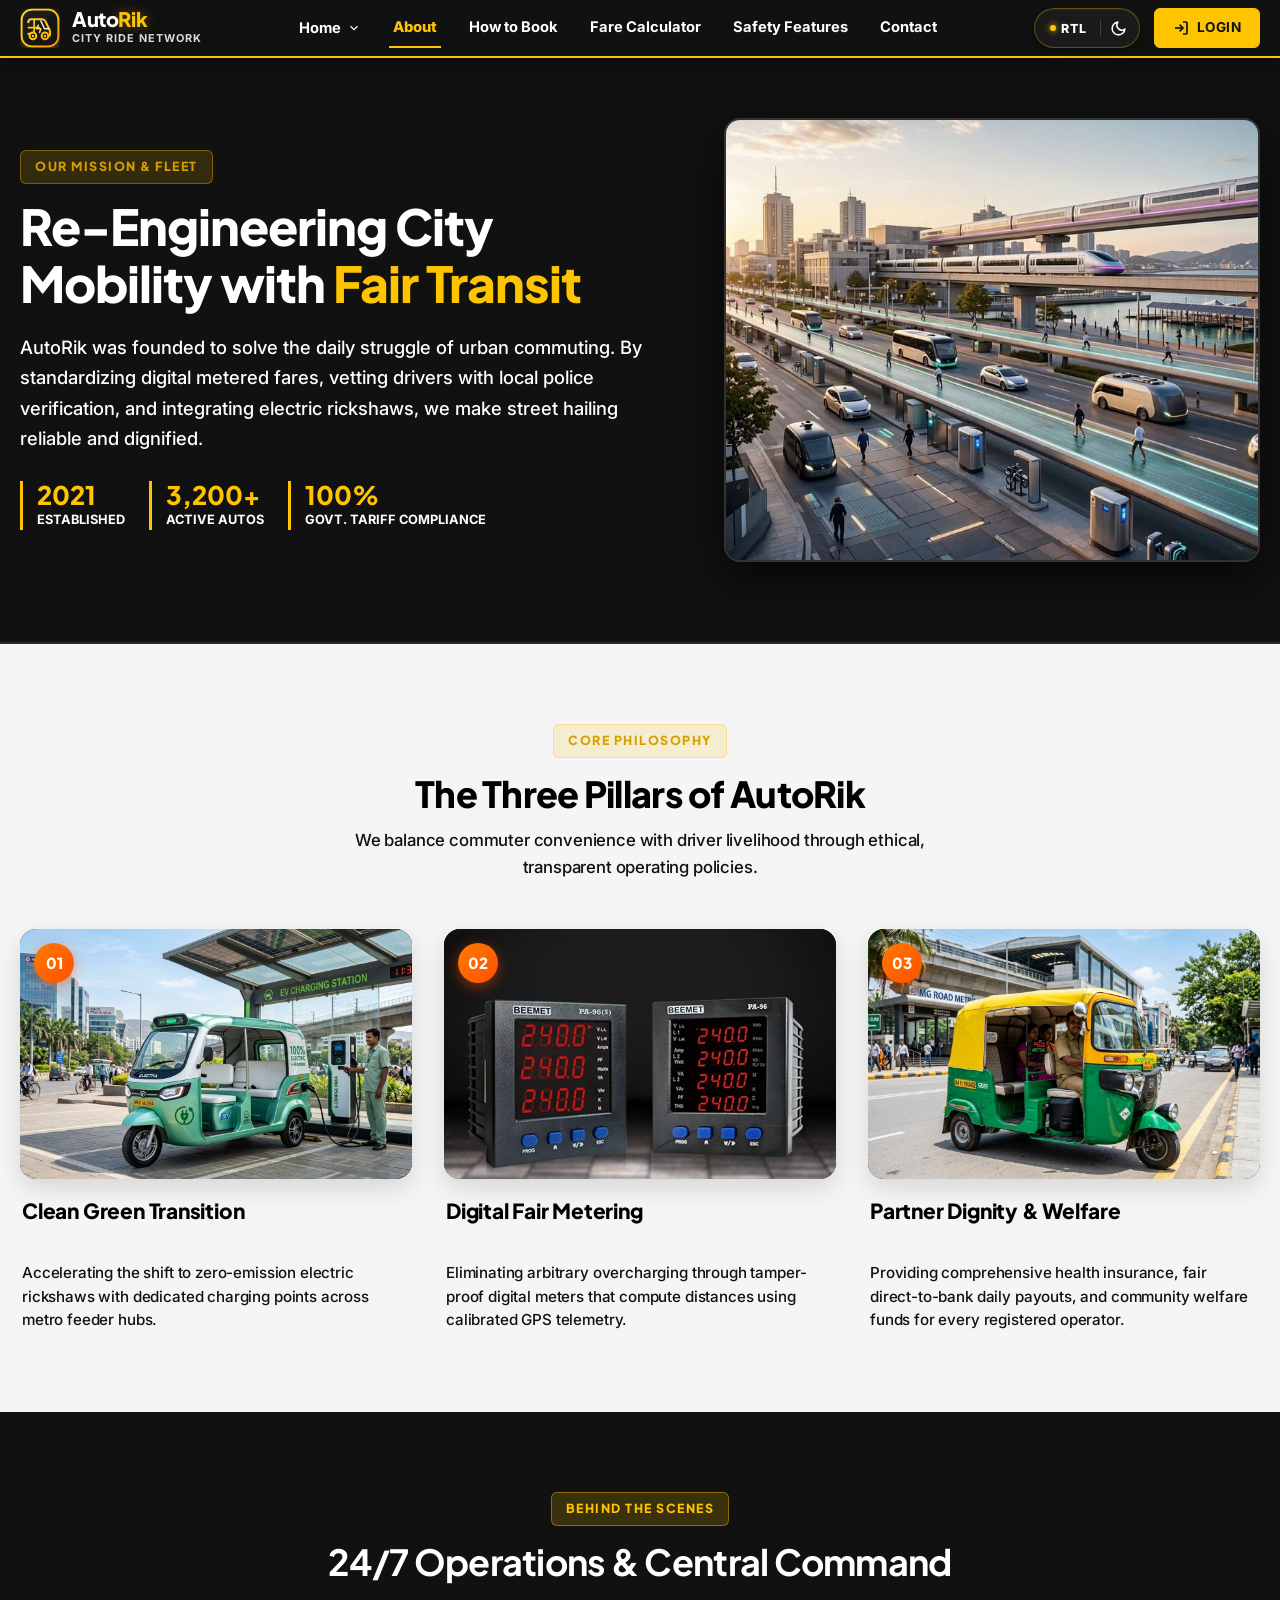
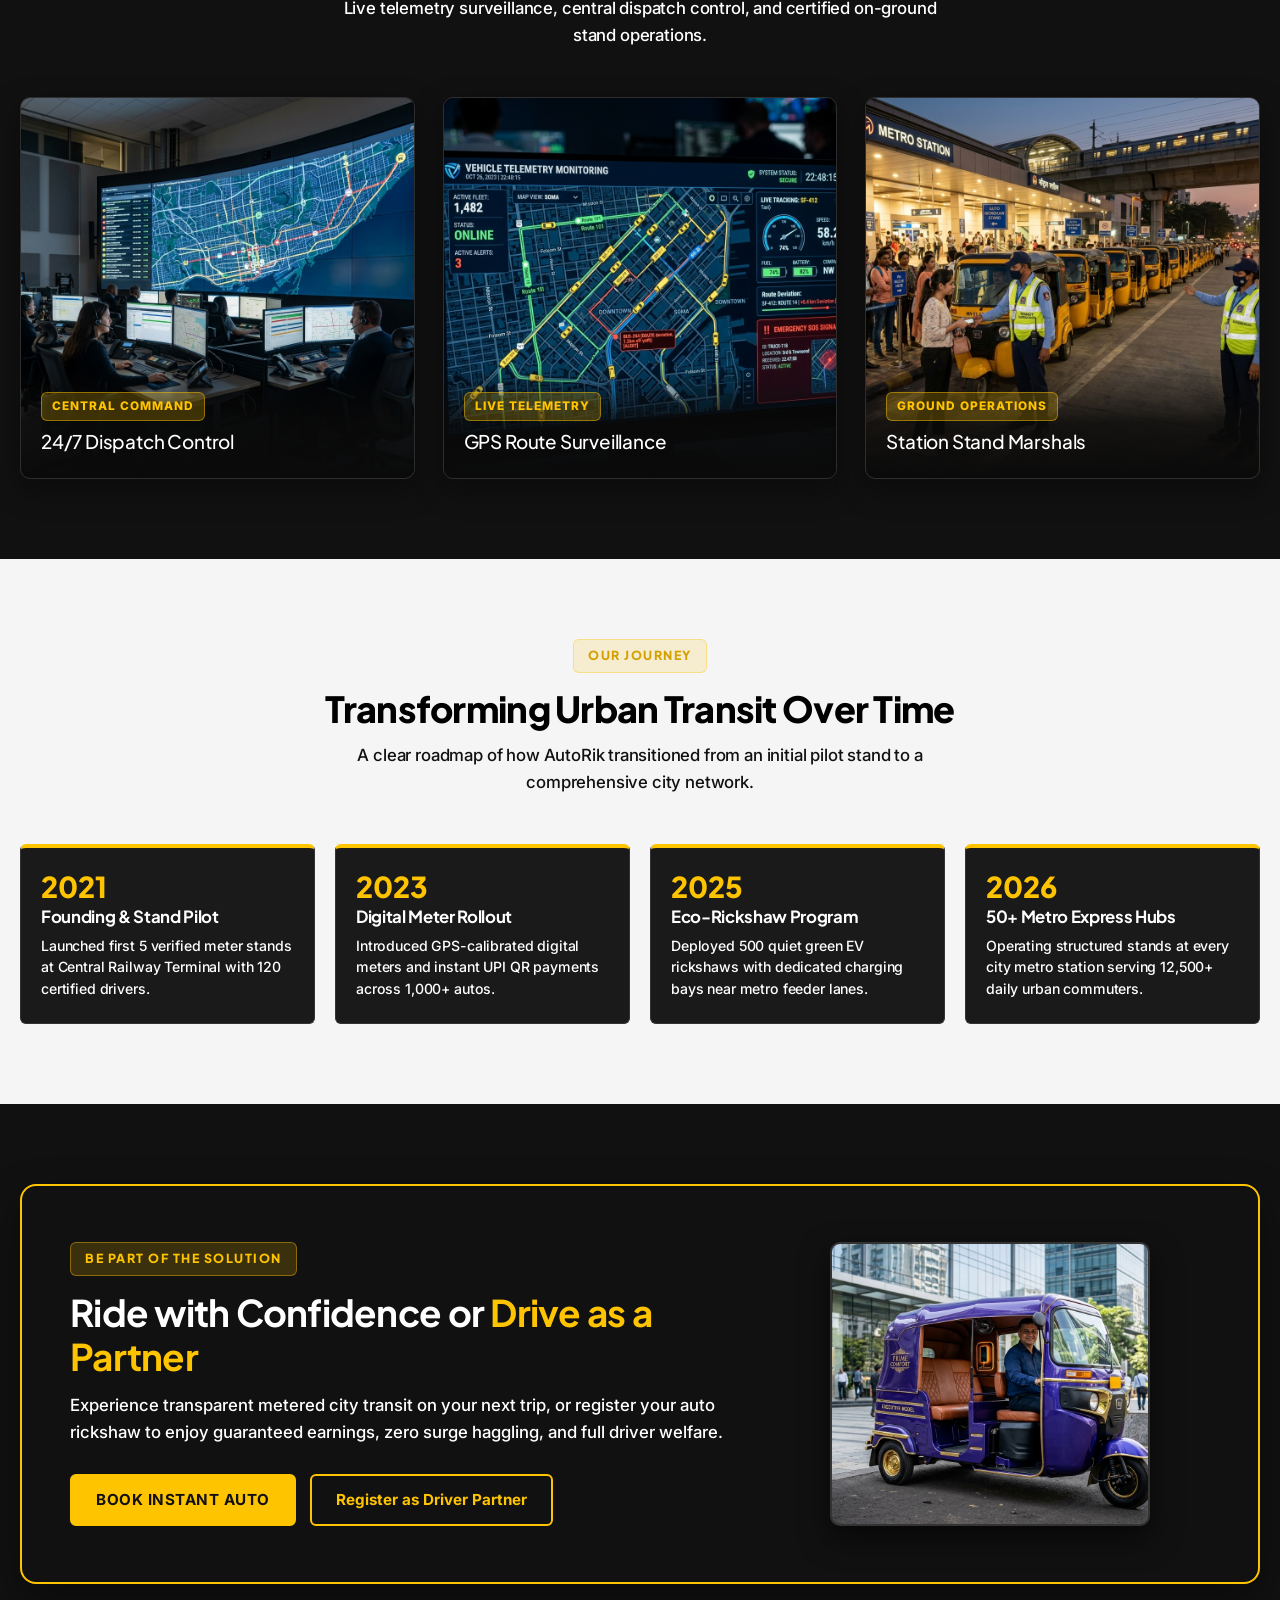
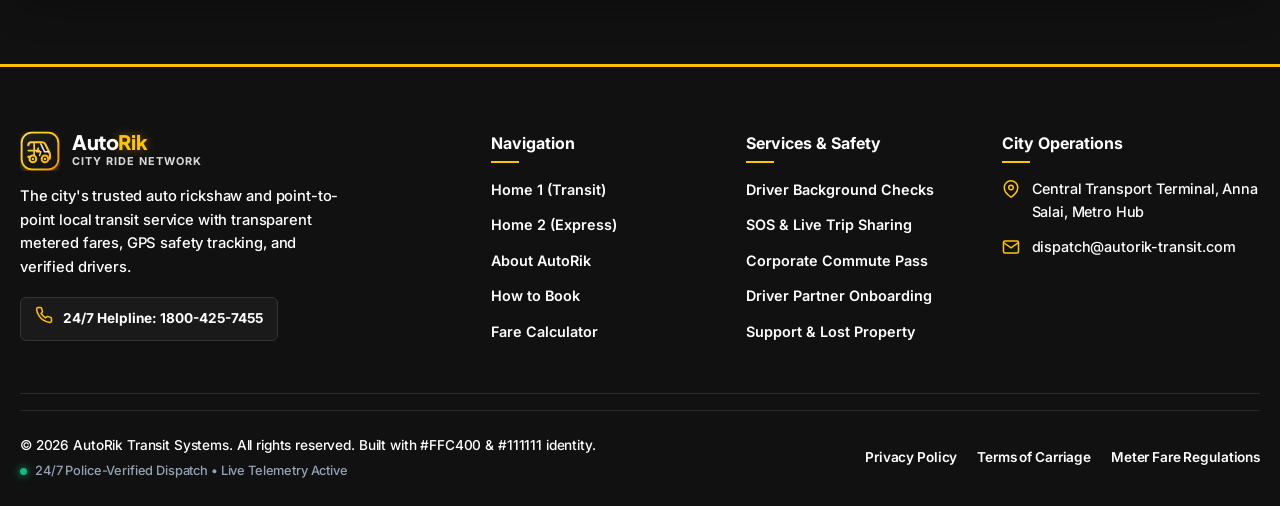
==== commit 2d6431ca: "small chnages" ====
--- a/about.html
+++ b/about.html
@@ -9,8 +9,8 @@
     content="Discover the mission behind AutoRik: transparent calibrated fares, verified driver dignity, eco-friendly EV rickshaws, and seamless urban connectivity.">
   <link rel="icon" type="image/svg+xml" href="assets/images/icons/favicon.svg">
   <link rel="apple-touch-icon" href="assets/images/icons/favicon.svg">
-  <link rel="stylesheet" href="assets/css/style.css?v=3.4">
-  <link rel="stylesheet" href="assets/css/responsive.css?v=3.4">
+  <link rel="stylesheet" href="assets/css/style.css?v=3.7">
+  <link rel="stylesheet" href="assets/css/responsive.css?v=3.7">
 </head>
 
 <body>
@@ -531,7 +531,7 @@
     </svg>
   </button>
 
-  <script src="assets/js/main.js?v=2.8"></script>
+  <script src="assets/js/main.js?v=3.7"></script>
 </body>
 
 </html>
--- a/assets/css/style.css
+++ b/assets/css/style.css
@@ -659,7 +659,12 @@
 }
 
 .mobile-drawer-header {
-  display: none; /* Fixed site header above already provides brand identity and the Into-Mark (X) toggle */
+  display: flex !important;
+  align-items: center;
+  justify-content: space-between;
+  padding-bottom: 16px;
+  margin-bottom: 12px;
+  border-bottom: 1px solid rgba(255, 255, 255, 0.12);
 }
 
 .mobile-brand {
@@ -668,16 +673,47 @@
   gap: 10px;
 }
 
+.mobile-brand .brand-title {
+  color: #FFFFFF !important;
+  font-size: 1.15rem !important;
+  font-weight: 900 !important;
+  line-height: 1.1;
+}
+
+.mobile-brand .brand-title span {
+  color: var(--primary-yellow) !important;
+}
+
+.mobile-brand .brand-subtitle,
+.mobile-drawer .brand-subtitle {
+  color: rgba(255, 255, 255, 0.85) !important;
+  font-size: 0.60rem !important;
+  letter-spacing: 0.8px !important;
+  text-transform: uppercase !important;
+  font-weight: 700 !important;
+  display: block !important;
+  line-height: 1.1 !important;
+  margin-top: 2px !important;
+}
+
 .mobile-close-btn {
-  background: transparent;
-  border: none;
+  background: rgba(255, 255, 255, 0.08);
+  border: 1px solid rgba(255, 255, 255, 0.15);
   color: var(--white);
   cursor: pointer;
-  padding: 4px;
+  width: 34px;
+  height: 34px;
+  border-radius: 8px;
+  display: flex;
+  align-items: center;
+  justify-content: center;
+  transition: var(--transition-fast);
 }
 
 .mobile-close-btn:hover {
-  color: var(--primary-yellow);
+  background-color: var(--primary-yellow);
+  color: #111111;
+  border-color: var(--primary-yellow);
 }
 
 .mobile-nav-list {
@@ -4841,27 +4877,59 @@
 
 .contact-tabs-row {
   display: flex;
-  border-bottom: 2px solid var(--border-color);
+  background-color: var(--bg-secondary);
+  border: 1px solid var(--border-color);
+  padding: 5px;
+  border-radius: var(--radius-md);
   margin-bottom: 24px;
+  gap: 6px;
 }
 
 .contact-tab-btn {
   flex: 1;
   background: transparent;
   border: none;
-  padding: 12px;
+  padding: 10px 12px;
   font-weight: 700;
-  font-size: 0.88rem;
+  font-size: 0.86rem;
   color: var(--text-muted);
-  border-bottom: 3px solid transparent;
+  border-radius: var(--radius-sm);
   cursor: pointer;
-  transition: var(--transition-smooth);
+  transition: all 0.2s cubic-bezier(0.16, 1, 0.3, 1);
   text-align: center;
+  line-height: 1.25;
+  display: flex;
+  align-items: center;
+  justify-content: center;
+}
+
+.contact-tab-btn:hover {
+  color: var(--text-primary);
+  background-color: rgba(255, 196, 0, 0.12);
 }
 
 .contact-tab-btn.active {
-  color: var(--text-primary);
-  border-bottom-color: var(--primary-yellow);
+  color: #111111 !important;
+  background-color: var(--primary-yellow) !important;
+  font-weight: 800;
+  box-shadow: 0 2px 8px rgba(0, 0, 0, 0.15);
+}
+
+[data-theme="light"] .contact-tabs-row,
+html:not([data-theme="dark"]) .contact-tabs-row {
+  background-color: #F3F4F6;
+  border-color: #E5E7EB;
+}
+
+[data-theme="light"] .contact-tab-btn,
+html:not([data-theme="dark"]) .contact-tab-btn {
+  color: #4B5563;
+}
+
+[data-theme="light"] .contact-tab-btn.active,
+html:not([data-theme="dark"]) .contact-tab-btn.active {
+  color: #111111 !important;
+  background-color: var(--primary-yellow) !important;
 }
 
 .contact-form-body {
@@ -5533,6 +5601,7 @@
 }
 
 
+/* ==========================================================================
    DARK SECTIONS & HEROES: ABSOLUTE BRIGHT WHITE ENFORCEMENT (All Themes)
    Regardless of theme, all content directly on dark backgrounds (.section-dark,
    hero, CTA banners, footer) must be 100% bright, crisp pure white (#FFFFFF).
--- a/assets/css/responsive.css
+++ b/assets/css/responsive.css
@@ -306,8 +306,34 @@
     letter-spacing: 0.8px !important;
     line-height: 1 !important;
     margin-top: 1px !important;
+    white-space: nowrap !important;
+  }
+
+  .site-header .brand-subtitle,
+  .mobile-drawer .brand-subtitle,
+  .mobile-brand .brand-subtitle,
+  .site-footer .brand-subtitle {
     color: rgba(255, 255, 255, 0.78) !important;
-    white-space: nowrap !important;
+  }
+
+  [data-theme="light"] .login-card-top-bar .brand-title,
+  html:not([data-theme="dark"]) .login-card-top-bar .brand-title {
+    color: #111111 !important;
+  }
+
+  [data-theme="light"] .login-card-top-bar .brand-subtitle,
+  html:not([data-theme="dark"]) .login-card-top-bar .brand-subtitle {
+    color: #4B5563 !important;
+    display: block !important;
+  }
+
+  [data-theme="dark"] .login-card-top-bar .brand-title {
+    color: #FFFFFF !important;
+  }
+
+  [data-theme="dark"] .login-card-top-bar .brand-subtitle {
+    color: rgba(255, 255, 255, 0.75) !important;
+    display: block !important;
   }
 
   .brand-icon-box {
@@ -734,8 +760,365 @@
     letter-spacing: 0.5px !important;
     line-height: 1 !important;
     margin-top: 1px !important;
+    white-space: nowrap !important;
+  }
+
+  .site-header .brand-subtitle,
+  .mobile-drawer .brand-subtitle,
+  .mobile-brand .brand-subtitle,
+  .site-footer .brand-subtitle {
     color: rgba(255, 255, 255, 0.75) !important;
-    white-space: nowrap !important;
+  }
+
+  /* ==========================================================================
+     SAMSUNG GALAXY A55 (Viewport: 412px) & Mobile Login Optimization
+     ========================================================================== */
+  .login-page-section {
+    padding: 16px 12px 32px !important;
+    min-height: 100vh !important;
+  }
+
+  .login-layout-grid {
+    grid-template-columns: 1fr !important;
+    gap: 16px !important;
+  }
+
+  .login-visual-frame {
+    border-radius: 14px !important;
+  }
+
+  .login-visual-frame img {
+    height: 180px !important;
+    min-height: 180px !important;
+  }
+
+  .login-visual-overlay {
+    padding: 14px 12px !important;
+  }
+
+  .login-visual-badge {
+    font-size: 0.65rem !important;
+    padding: 2px 7px !important;
+  }
+
+  .login-visual-quote {
+    font-size: 0.72rem !important;
+    line-height: 1.35 !important;
+    margin: 4px 0 !important;
+  }
+
+  .login-visual-author {
+    font-size: 0.68rem !important;
+  }
+
+  .login-form-card {
+    padding: 18px 16px 24px !important;
+    border-radius: 14px !important;
+  }
+
+  .login-card-top-bar {
+    display: flex !important;
+    align-items: center !important;
+    justify-content: space-between !important;
+    gap: 8px !important;
+    padding-bottom: 12px !important;
+    margin-bottom: 16px !important;
+  }
+
+  .login-card-top-bar .brand-icon-box {
+    width: 30px !important;
+    height: 30px !important;
+    flex-shrink: 0 !important;
+  }
+
+  .login-card-top-bar .brand-title {
+    font-size: 1.05rem !important;
+    line-height: 1.1 !important;
+  }
+
+  .login-card-top-bar .brand-subtitle {
+    font-size: 0.52rem !important;
+    letter-spacing: 0.5px !important;
+    display: block !important;
+  }
+
+  /* Samsung A55 Light vs Dark Mode Theme Colors */
+  [data-theme="light"] .login-card-top-bar .brand-title,
+  html:not([data-theme="dark"]) .login-card-top-bar .brand-title {
+    color: #111111 !important;
+  }
+
+  [data-theme="light"] .login-card-top-bar .brand-subtitle,
+  html:not([data-theme="dark"]) .login-card-top-bar .brand-subtitle {
+    color: #4B5563 !important;
+  }
+
+  [data-theme="dark"] .login-card-top-bar .brand-title {
+    color: #FFFFFF !important;
+  }
+
+  [data-theme="dark"] .login-card-top-bar .brand-subtitle {
+    color: rgba(255, 255, 255, 0.75) !important;
+  }
+
+  .login-card-header {
+    margin-bottom: 16px !important;
+  }
+
+  .login-card-title {
+    font-size: 1.22rem !important;
+    line-height: 1.25 !important;
+    margin-bottom: 6px !important;
+  }
+
+  .login-card-desc {
+    font-size: 0.80rem !important;
+    line-height: 1.35 !important;
+  }
+
+  .login-tabs-wrap {
+    margin-bottom: 16px !important;
+  }
+
+  .login-tab-btn {
+    padding: 9px 10px !important;
+    font-size: 0.84rem !important;
+  }
+
+  .login-form .form-group {
+    margin-bottom: 14px !important;
+  }
+
+  .login-form .form-label {
+    font-size: 0.78rem !important;
+    margin-bottom: 4px !important;
+  }
+
+  .login-form .form-input {
+    height: 44px !important;
+    font-size: 15px !important;
+    padding: 0 12px !important;
+  }
+
+  .auth-checkbox-row {
+    flex-direction: row !important;
+    justify-content: space-between !important;
+    align-items: center !important;
+    gap: 8px !important;
+    font-size: 0.78rem !important;
+  }
+
+  .login-form .btn-primary {
+    height: 46px !important;
+    font-size: 0.95rem !important;
+    border-radius: 10px !important;
+  }
+
+  .login-terms-note {
+    font-size: 0.72rem !important;
+    line-height: 1.35 !important;
+    margin-top: 12px !important;
+  }
+
+  /* ==========================================================================
+     SAMSUNG GALAXY A55 (360px - 412px) CONTACT PAGE OPTIMIZATION
+     ========================================================================== */
+  .contact-hero-wrap {
+    padding: 28px 0 32px !important;
+  }
+
+  .contact-hero-grid {
+    grid-template-columns: 1fr !important;
+    gap: 18px !important;
+  }
+
+  .contact-hero-title {
+    font-size: 1.55rem !important;
+    line-height: 1.2 !important;
+    margin-bottom: 10px !important;
+  }
+
+  .contact-hero-desc {
+    font-size: 0.88rem !important;
+    line-height: 1.45 !important;
+    margin-bottom: 14px !important;
+  }
+
+  .contact-meta-pills {
+    flex-direction: column !important;
+    gap: 8px !important;
+    align-items: stretch !important;
+  }
+
+  .contact-pill-item {
+    width: 100% !important;
+    font-size: 0.80rem !important;
+    padding: 7px 12px !important;
+    justify-content: flex-start !important;
+  }
+
+  .contact-hero-frame img {
+    height: 190px !important;
+    min-height: 190px !important;
+    border-radius: 12px !important;
+    object-fit: cover !important;
+  }
+
+  /* Contact Forms Section & Form Container Card */
+  .section.section-light {
+    padding: 28px 0 !important;
+  }
+
+  .contact-forms-grid {
+    grid-template-columns: 1fr !important;
+    gap: 20px !important;
+  }
+
+  .form-container-card {
+    padding: 18px 14px 22px !important;
+    border-radius: 14px !important;
+    box-shadow: 0 4px 18px rgba(0, 0, 0, 0.08) !important;
+  }
+
+  .contact-tabs-row {
+    padding: 4px !important;
+    gap: 4px !important;
+    margin-bottom: 16px !important;
+    border-radius: 10px !important;
+  }
+
+  .contact-tab-btn {
+    padding: 8px 4px !important;
+    font-size: 0.72rem !important;
+    line-height: 1.2 !important;
+    border-radius: 7px !important;
+    letter-spacing: -0.2px !important;
+  }
+
+  .contact-form-body {
+    gap: 12px !important;
+  }
+
+  .form-row-2 {
+    grid-template-columns: 1fr !important;
+    gap: 12px !important;
+  }
+
+  .contact-form-body .form-group {
+    margin-bottom: 0 !important;
+  }
+
+  .contact-form-body .form-label {
+    font-size: 0.78rem !important;
+    margin-bottom: 4px !important;
+    font-weight: 700 !important;
+  }
+
+  .contact-form-body .form-input {
+    height: 44px !important;
+    font-size: 15px !important;
+    padding: 0 12px !important;
+    border-radius: 8px !important;
+  }
+
+  .contact-form-body .form-textarea {
+    font-size: 15px !important;
+    min-height: 85px !important;
+    padding: 10px 12px !important;
+    border-radius: 8px !important;
+  }
+
+  .contact-form-body .btn-primary {
+    height: 46px !important;
+    font-size: 0.95rem !important;
+    font-weight: 800 !important;
+    border-radius: 10px !important;
+    margin-top: 4px !important;
+  }
+
+  /* Side Frame Image below Form */
+  .contact-side-frame {
+    border-radius: 14px !important;
+    overflow: hidden !important;
+  }
+
+  .contact-side-frame img {
+    height: 200px !important;
+    min-height: 200px !important;
+    object-fit: cover !important;
+    display: block !important;
+  }
+
+  /* Direct Channels (Section 3) */
+  .contact-channels-grid {
+    grid-template-columns: 1fr !important;
+    gap: 14px !important;
+  }
+
+  .support-channel-card {
+    padding: 18px 16px !important;
+    border-radius: 12px !important;
+  }
+
+  /* Stand Hubs (Section 4) */
+  .map-stands-row {
+    grid-template-columns: 1fr !important;
+    gap: 10px !important;
+  }
+
+  .map-stand-card {
+    padding: 14px 14px !important;
+    border-radius: 10px !important;
+  }
+
+  /* Contact CTA (Section 5) */
+  .contact-cta-card {
+    padding: 22px 16px !important;
+    border-radius: 14px !important;
+  }
+
+  .contact-cta-grid {
+    grid-template-columns: 1fr !important;
+    gap: 16px !important;
+  }
+
+  .contact-cta-title {
+    font-size: 1.35rem !important;
+    line-height: 1.25 !important;
+  }
+
+  .contact-cta-desc {
+    font-size: 0.86rem !important;
+    line-height: 1.45 !important;
+  }
+
+  .contact-cta-frame img {
+    height: 180px !important;
+    min-height: 180px !important;
+    border-radius: 12px !important;
+    object-fit: cover !important;
+    width: 100% !important;
+  }
+
+  .contact-cta-card div[style*="display:flex"] {
+    flex-direction: column !important;
+    width: 100% !important;
+    gap: 10px !important;
+  }
+
+  .contact-cta-card .btn {
+    width: 100% !important;
+    justify-content: center !important;
+    text-align: center !important;
+  }
+
+  /* Floating Scroll-To-Top button mobile repositioning */
+  .scroll-to-top {
+    bottom: 12px !important;
+    right: 12px !important;
+    width: 36px !important;
+    height: 36px !important;
+    z-index: 90 !important;
   }
 
   .brand-icon-box {
@@ -883,6 +1266,34 @@
   }
 }
 
+/* Samsung Galaxy A55 (360px width DevTools) & Small Devices */
+@media (max-width: 380px) {
+  .contact-tab-btn {
+    font-size: 0.68rem !important;
+    padding: 7px 2px !important;
+    letter-spacing: -0.3px !important;
+  }
+
+  .form-container-card {
+    padding: 16px 12px 20px !important;
+  }
+
+  .contact-hero-title {
+    font-size: 1.45rem !important;
+  }
+
+  .contact-hero-desc {
+    font-size: 0.84rem !important;
+  }
+
+  .scroll-to-top {
+    bottom: 10px !important;
+    right: 10px !important;
+    width: 32px !important;
+    height: 32px !important;
+  }
+}
+
 /* Ultra Small (320px) */
 @media (max-width: 340px) {
   .brand-link {
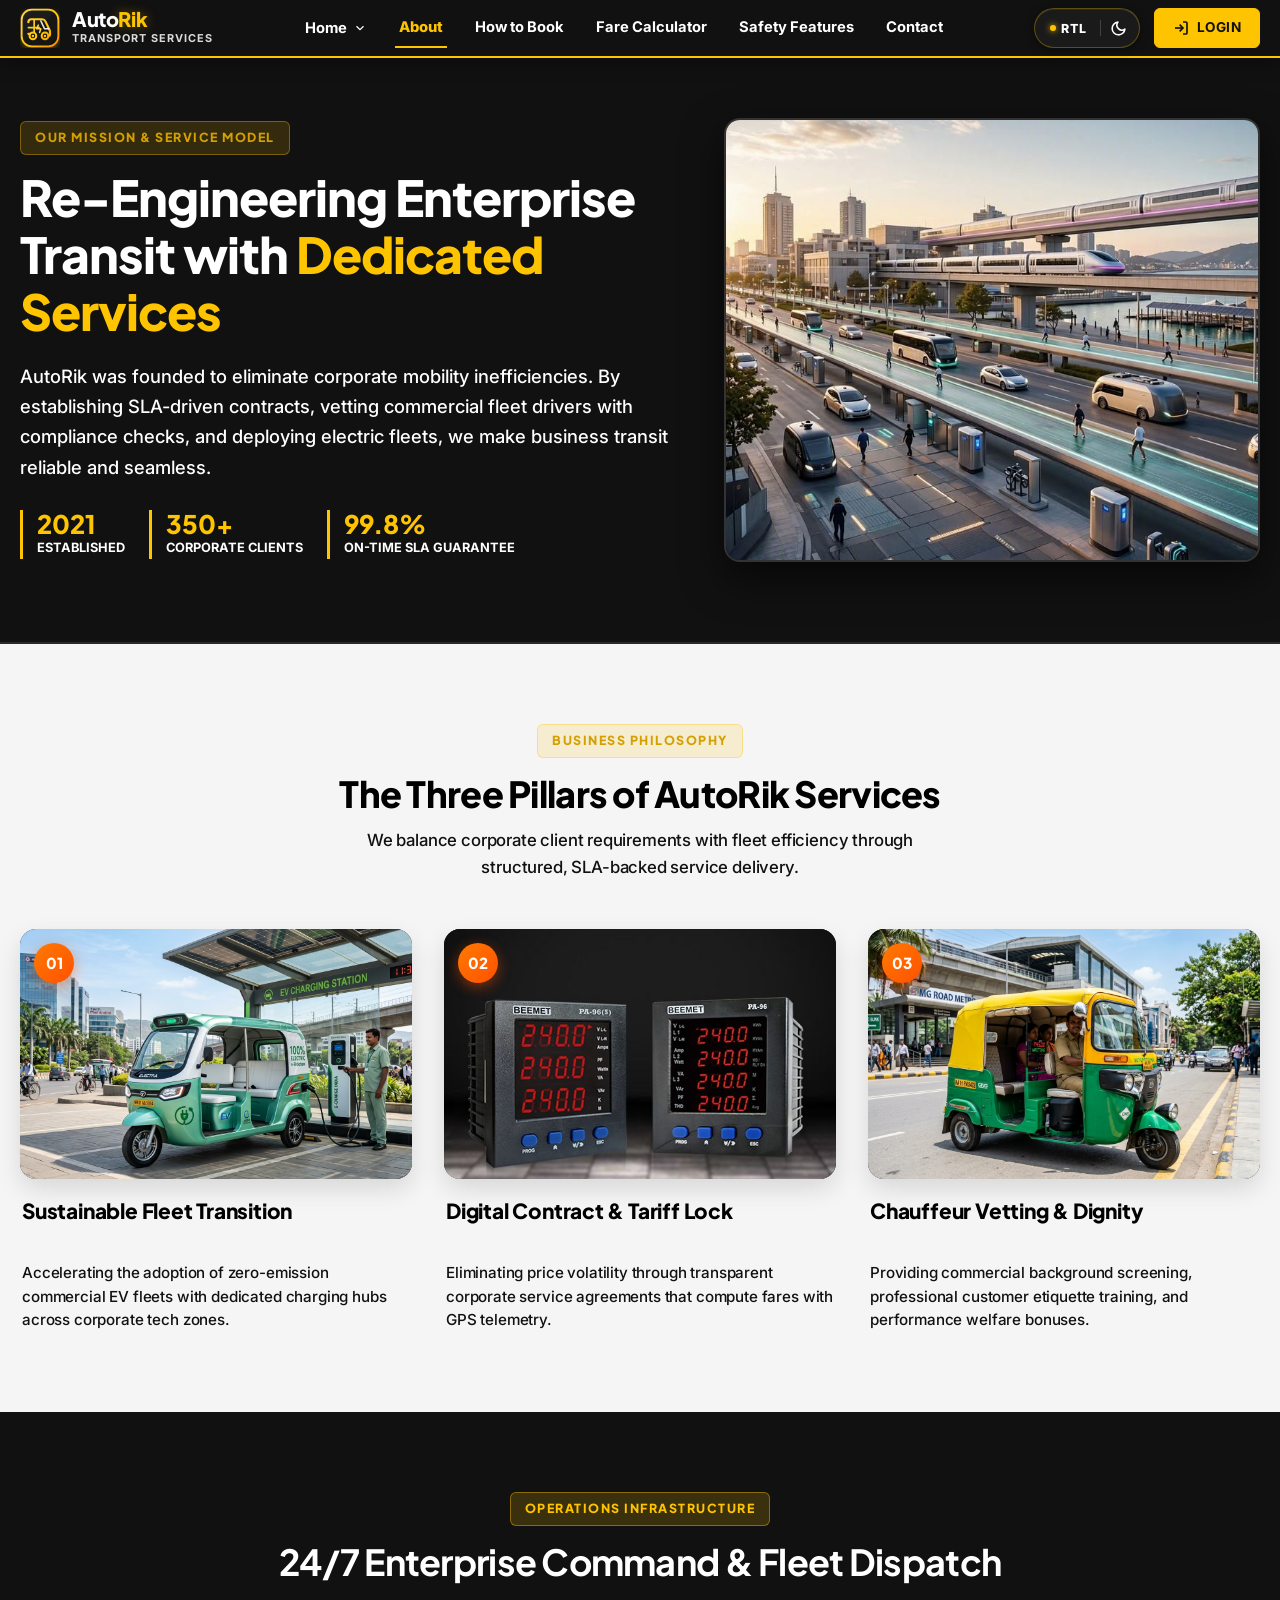
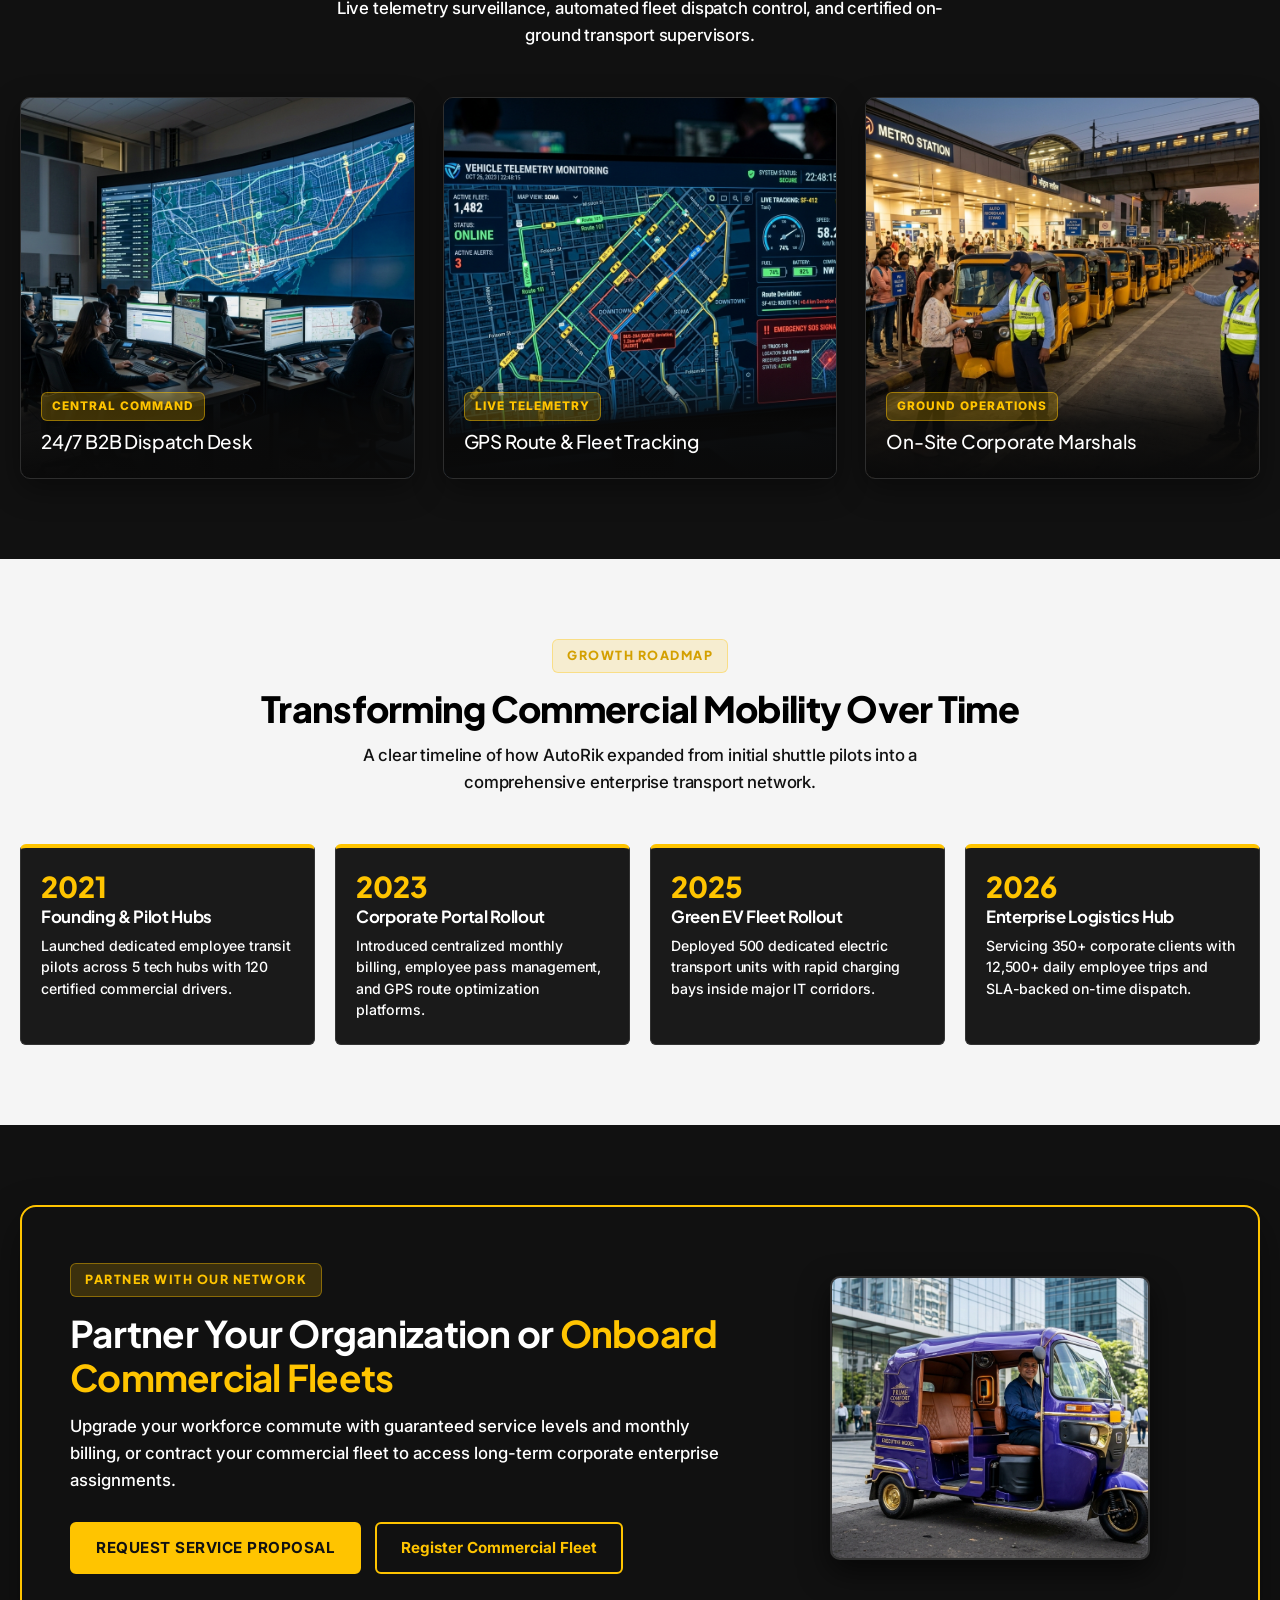
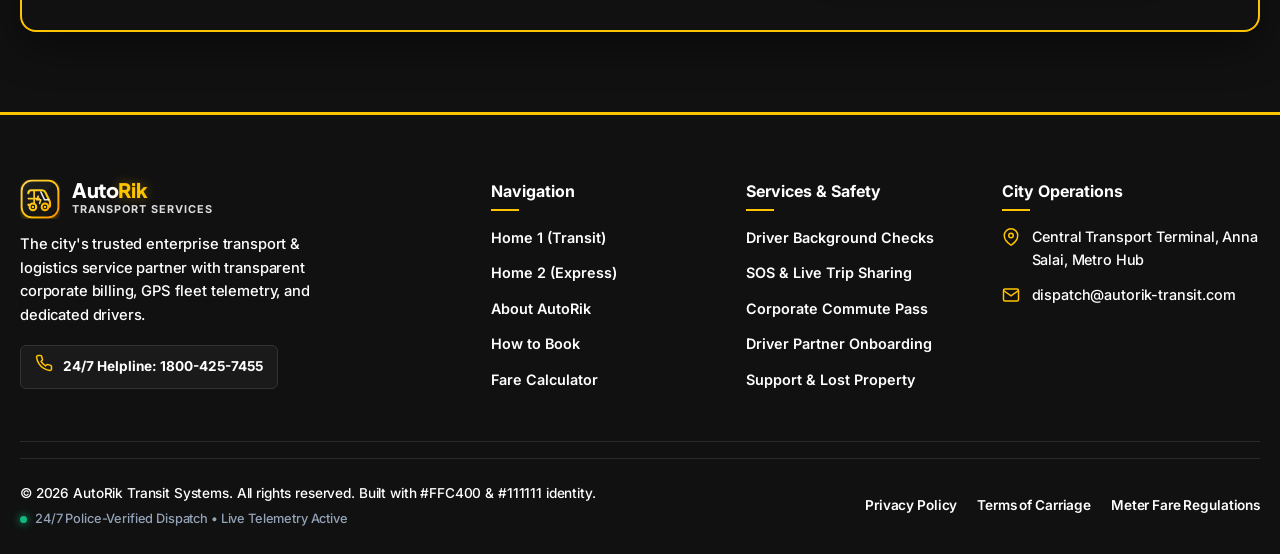
==== commit 8b1fb814: "small  changes" ====
--- a/about.html
+++ b/about.html
@@ -4,9 +4,9 @@
 <head>
   <meta charset="UTF-8">
   <meta name="viewport" content="width=device-width, initial-scale=1.0">
-  <title>About AutoRik — Re-Engineering City Auto Mobility & Fair Transit</title>
+  <title>About AutoRik — Enterprise Commercial Mobility & Transport Logistics</title>
   <meta name="description"
-    content="Discover the mission behind AutoRik: transparent calibrated fares, verified driver dignity, eco-friendly EV rickshaws, and seamless urban connectivity.">
+    content="Discover the mission behind AutoRik: structured B2B corporate transit, verified driver compliance, eco-friendly commercial EV fleets, and seamless enterprise mobility.">
   <link rel="icon" type="image/svg+xml" href="assets/images/icons/favicon.svg">
   <link rel="apple-touch-icon" href="assets/images/icons/favicon.svg">
   <link rel="stylesheet" href="assets/css/style.css?v=3.7">
@@ -26,7 +26,7 @@
       <div class="loader-bar-wrap">
         <div class="loader-bar-fill"></div>
       </div>
-      <div class="loader-status">Connecting City Fleet...</div>
+      <div class="loader-status">Connecting Service Fleet...</div>
     </div>
   </div>
 
@@ -39,7 +39,7 @@
         </div>
         <div class="brand-text-wrap">
           <div class="brand-title">Auto<span>Rik</span></div>
-          <div class="brand-subtitle">City Ride Network</div>
+          <div class="brand-subtitle">Transport Services</div>
         </div>
       </a>
 
@@ -118,23 +118,7 @@
   <div class="mobile-drawer-overlay" id="mobileDrawerOverlay" role="dialog" aria-modal="true"
     aria-label="Mobile Navigation">
     <div class="mobile-drawer">
-      <div class="mobile-drawer-header">
-        <div class="mobile-brand">
-          <div class="brand-icon-box">
-            <img src="assets/images/icons/logo.svg" alt="AutoRik Brand Logo" width="36" height="36">
-          </div>
-          <div class="brand-text-wrap">
-            <div class="brand-title">Auto<span>Rik</span></div>
-            <div class="brand-subtitle">City Ride Network</div>
-          </div>
-        </div>
-        <button type="button" class="mobile-close-btn" id="mobileCloseBtn" aria-label="Close mobile menu">
-          <svg width="24" height="24" viewBox="0 0 24 24" fill="none" stroke="currentColor" stroke-width="2">
-            <line x1="18" y1="6" x2="6" y2="18" />
-            <line x1="6" y1="6" x2="18" y2="18" />
-          </svg>
-        </button>
-      </div>
+
 
       <ul class="mobile-nav-list">
         <li>
@@ -166,22 +150,7 @@
           </svg>
           <span>Account Login</span>
         </a>
-        <div class="mobile-control-row">
-          <div class="header-action-controls" style="width: 100%; justify-content: space-around;">
-            <button type="button" class="ctrl-btn rtl-toggle-btn" aria-label="Toggle RTL text direction">
-              <span class="ctrl-icon-dot"></span>
-              <span class="rtl-text-label">RTL</span>
-            </button>
-            <div class="ctrl-divider" aria-hidden="true"></div>
-            <button type="button" class="ctrl-btn theme-toggle-btn" aria-label="Toggle dark mode">
-              <span class="theme-icon-wrap" aria-hidden="true">
-                <svg width="17" height="17" viewBox="0 0 24 24" fill="none" stroke="currentColor" stroke-width="2.2" stroke-linecap="round" stroke-linejoin="round">
-                  <path d="M21 12.79A9 9 0 1 1 11.21 3 7 7 0 0 0 21 12.79z"></path>
-                </svg>
-              </span>
-            </button>
-          </div>
-        </div>
+
       </div>
     </div>
   </div>
@@ -194,14 +163,14 @@
       <div class="container">
         <div class="about-hero-grid">
           <div>
-            <div class="eyebrow">Our Mission & Fleet</div>
+            <div class="eyebrow">Our Mission &amp; Service Model</div>
             <h1 class="about-hero-title" id="aboutHeroHeading">
-              Re-Engineering City Mobility with <span>Fair Transit</span>
+              Re-Engineering Enterprise Transit with <span>Dedicated Services</span>
             </h1>
             <p class="about-hero-lead">
-              AutoRik was founded to solve the daily struggle of urban commuting. By standardizing digital metered
-              fares, vetting drivers with local police verification, and integrating electric rickshaws, we make street
-              hailing reliable and dignified.
+              AutoRik was founded to eliminate corporate mobility inefficiencies. By establishing SLA-driven contracts,
+              vetting commercial fleet drivers with compliance checks, and deploying electric fleets, we make business
+              transit reliable and seamless.
             </p>
             <div class="about-stats-strip">
               <div class="about-stat-item">
@@ -209,12 +178,12 @@
                 <div class="about-stat-lbl">Established</div>
               </div>
               <div class="about-stat-item">
-                <div class="about-stat-val">3,200+</div>
-                <div class="about-stat-lbl">Active Autos</div>
+                <div class="about-stat-val">350+</div>
+                <div class="about-stat-lbl">Corporate Clients</div>
               </div>
               <div class="about-stat-item">
-                <div class="about-stat-val">100%</div>
-                <div class="about-stat-lbl">Govt. Tariff Compliance</div>
+                <div class="about-stat-val">99.8%</div>
+                <div class="about-stat-lbl">On-Time SLA Guarantee</div>
               </div>
             </div>
           </div>
@@ -233,10 +202,10 @@
     <section class="section section-light" aria-labelledby="pillarsHeading">
       <div class="container">
         <div class="section-header">
-          <div class="eyebrow">Core Philosophy</div>
-          <h2 class="section-title" id="pillarsHeading">The Three Pillars of AutoRik</h2>
+          <div class="eyebrow">Business Philosophy</div>
+          <h2 class="section-title" id="pillarsHeading">The Three Pillars of AutoRik Services</h2>
           <p class="section-desc">
-            We balance commuter convenience with driver livelihood through ethical, transparent operating policies.
+            We balance corporate client requirements with fleet efficiency through structured, SLA-backed service delivery.
           </p>
         </div>
 
@@ -249,10 +218,10 @@
               <div class="pillar-step-badge">01</div>
             </div>
             <div class="pillar-body">
-              <h3 class="pillar-title">Clean Green Transition</h3>
+              <h3 class="pillar-title">Sustainable Fleet Transition</h3>
               <p class="pillar-desc">
-                Accelerating the shift to zero-emission electric rickshaws with dedicated charging points across metro
-                feeder hubs.
+                Accelerating the adoption of zero-emission commercial EV fleets with dedicated charging hubs across
+                corporate tech zones.
               </p>
             </div>
           </div>
@@ -265,10 +234,10 @@
               <div class="pillar-step-badge">02</div>
             </div>
             <div class="pillar-body">
-              <h3 class="pillar-title">Digital Fair Metering</h3>
+              <h3 class="pillar-title">Digital Contract & Tariff Lock</h3>
               <p class="pillar-desc">
-                Eliminating arbitrary overcharging through tamper-proof digital meters that compute distances using
-                calibrated GPS telemetry.
+                Eliminating price volatility through transparent corporate service agreements that compute fares with
+                GPS telemetry.
               </p>
             </div>
           </div>
@@ -281,10 +250,10 @@
               <div class="pillar-step-badge">03</div>
             </div>
             <div class="pillar-body">
-              <h3 class="pillar-title">Partner Dignity & Welfare</h3>
+              <h3 class="pillar-title">Chauffeur Vetting & Dignity</h3>
               <p class="pillar-desc">
-                Providing comprehensive health insurance, fair direct-to-bank daily payouts, and community welfare funds
-                for every registered operator.
+                Providing commercial background screening, professional customer etiquette training, and performance
+                welfare bonuses.
               </p>
             </div>
           </div>
@@ -298,10 +267,10 @@
     <section class="section section-dark" aria-labelledby="dispatchHeading">
       <div class="container">
         <div class="section-header">
-          <div class="eyebrow">Behind the Scenes</div>
-          <h2 class="section-title" id="dispatchHeading">24/7 Operations & Central Command</h2>
+          <div class="eyebrow">Operations Infrastructure</div>
+          <h2 class="section-title" id="dispatchHeading">24/7 Enterprise Command & Fleet Dispatch</h2>
           <p class="section-desc">
-            Live telemetry surveillance, central dispatch control, and certified on-ground stand operations.
+            Live telemetry surveillance, automated fleet dispatch control, and certified on-ground transport supervisors.
           </p>
         </div>
 
@@ -314,7 +283,7 @@
                 height="450" loading="lazy">
               <div class="ops-gallery-overlay">
                 <span class="ops-gallery-tag">Central Command</span>
-                <h3 class="ops-gallery-title">24/7 Dispatch Control</h3>
+                <h3 class="ops-gallery-title">24/7 B2B Dispatch Desk</h3>
               </div>
             </div>
           </div>
@@ -327,7 +296,7 @@
                 loading="lazy">
               <div class="ops-gallery-overlay">
                 <span class="ops-gallery-tag">Live Telemetry</span>
-                <h3 class="ops-gallery-title">GPS Route Surveillance</h3>
+                <h3 class="ops-gallery-title">GPS Route & Fleet Tracking</h3>
               </div>
             </div>
           </div>
@@ -340,7 +309,7 @@
                 height="450" loading="lazy">
               <div class="ops-gallery-overlay">
                 <span class="ops-gallery-tag">Ground Operations</span>
-                <h3 class="ops-gallery-title">Station Stand Marshals</h3>
+                <h3 class="ops-gallery-title">On-Site Corporate Marshals</h3>
               </div>
             </div>
           </div>
@@ -354,40 +323,36 @@
     <section class="section section-light" aria-labelledby="milestonesHeading">
       <div class="container">
         <div class="section-header">
-          <div class="eyebrow">Our Journey</div>
-          <h2 class="section-title" id="milestonesHeading">Transforming Urban Transit Over Time</h2>
+          <div class="eyebrow">Growth Roadmap</div>
+          <h2 class="section-title" id="milestonesHeading">Transforming Commercial Mobility Over Time</h2>
           <p class="section-desc">
-            A clear roadmap of how AutoRik transitioned from an initial pilot stand to a comprehensive city network.
+            A clear timeline of how AutoRik expanded from initial shuttle pilots into a comprehensive enterprise transport network.
           </p>
         </div>
 
         <div class="milestones-grid">
           <div class="milestone-card">
             <div class="milestone-year">2021</div>
-            <h3 class="milestone-title">Founding & Stand Pilot</h3>
-            <p class="milestone-desc">Launched first 5 verified meter stands at Central Railway Terminal with 120
-              certified drivers.</p>
+            <h3 class="milestone-title">Founding & Pilot Hubs</h3>
+            <p class="milestone-desc">Launched dedicated employee transit pilots across 5 tech hubs with 120 certified commercial drivers.</p>
           </div>
 
           <div class="milestone-card">
             <div class="milestone-year">2023</div>
-            <h3 class="milestone-title">Digital Meter Rollout</h3>
-            <p class="milestone-desc">Introduced GPS-calibrated digital meters and instant UPI QR payments across 1,000+
-              autos.</p>
+            <h3 class="milestone-title">Corporate Portal Rollout</h3>
+            <p class="milestone-desc">Introduced centralized monthly billing, employee pass management, and GPS route optimization platforms.</p>
           </div>
 
           <div class="milestone-card">
             <div class="milestone-year">2025</div>
-            <h3 class="milestone-title">Eco-Rickshaw Program</h3>
-            <p class="milestone-desc">Deployed 500 quiet green EV rickshaws with dedicated charging bays near metro
-              feeder lanes.</p>
+            <h3 class="milestone-title">Green EV Fleet Rollout</h3>
+            <p class="milestone-desc">Deployed 500 dedicated electric transport units with rapid charging bays inside major IT corridors.</p>
           </div>
 
           <div class="milestone-card">
             <div class="milestone-year">2026</div>
-            <h3 class="milestone-title">50+ Metro Express Hubs</h3>
-            <p class="milestone-desc">Operating structured stands at every city metro station serving 12,500+ daily
-              urban commuters.</p>
+            <h3 class="milestone-title">Enterprise Logistics Hub</h3>
+            <p class="milestone-desc">Servicing 350+ corporate clients with 12,500+ daily employee trips and SLA-backed on-time dispatch.</p>
           </div>
         </div>
       </div>
@@ -403,21 +368,21 @@
             <div>
               <div class="eyebrow"
                 style="background-color:rgba(255, 196, 0, 0.2); color:var(--primary-yellow); border-color:rgba(255, 196, 0, 0.4);">
-                Be Part of the Solution
+                Partner With Our Network
               </div>
               <h2 class="about-cta-title" id="aboutJoinHeading">
-                Ride with Confidence or <span>Drive as a Partner</span>
+                Partner Your Organization or <span>Onboard Commercial Fleets</span>
               </h2>
               <p class="about-cta-desc">
-                Experience transparent metered city transit on your next trip, or register your auto rickshaw to enjoy
-                guaranteed earnings, zero surge haggling, and full driver welfare.
+                Upgrade your workforce commute with guaranteed service levels and monthly billing, or contract your
+                commercial fleet to access long-term corporate enterprise assignments.
               </p>
               <div style="display:flex; gap:14px; flex-wrap:wrap;">
                 <button type="button" class="btn btn-primary btn-login">
-                  Book Instant Auto
+                  Request Service Proposal
                 </button>
                 <a href="contact.html#driver" class="btn btn-outline-yellow">
-                  Register as Driver Partner
+                  Register Commercial Fleet
                 </a>
               </div>
             </div>
@@ -445,12 +410,12 @@
             </div>
             <div class="brand-text-wrap">
               <div class="brand-title">Auto<span>Rik</span></div>
-              <div class="brand-subtitle">City Ride Network</div>
+              <div class="brand-subtitle">Transport Services</div>
             </div>
           </a>
           <p class="footer-brand-desc">
-            The city's trusted auto rickshaw and point-to-point local transit service with transparent metered fares,
-            GPS safety tracking, and verified drivers.
+            The city's trusted enterprise transport & logistics service partner with transparent corporate billing,
+            GPS fleet telemetry, and dedicated drivers.
           </p>
           <div class="footer-emergency-badge">
             <div class="badge-icon">
--- a/assets/css/style.css
+++ b/assets/css/style.css
@@ -774,18 +774,28 @@
 }
 
 .mobile-accordion-menu a {
-  display: block;
-  padding: 8px 12px;
+  display: flex;
+  align-items: center;
+  justify-content: space-between;
+  padding: 10px 14px;
   color: #FFFFFF;
   font-size: 0.92rem;
   font-weight: 600;
   white-space: nowrap;
-}
-
-.mobile-accordion-menu a:hover,
+  border-radius: var(--radius-sm);
+  transition: var(--transition-smooth);
+}
+
+.mobile-accordion-menu a:hover {
+  color: var(--primary-yellow) !important;
+  background-color: rgba(255, 196, 0, 0.08);
+}
+
 .mobile-accordion-menu a.active {
-  color: var(--primary-yellow);
-  font-weight: 700;
+  color: var(--primary-yellow) !important;
+  background-color: rgba(255, 196, 0, 0.15) !important;
+  font-weight: 800 !important;
+  border-left: 3px solid var(--primary-yellow);
 }
 
 /* Mobile Controls Footer */
@@ -1593,6 +1603,190 @@
   outline: none;
   border-color: var(--primary-yellow);
   box-shadow: 0 0 0 2px rgba(255, 196, 0, 0.25);
+}
+
+/* ==========================================================================
+   CUSTOM STYLED SELECT COMPONENT (Fixes Mobile Browser OS Popup & Overflow)
+   ========================================================================== */
+.custom-select-wrapper {
+  position: relative;
+  width: 100%;
+  user-select: none;
+}
+
+.custom-select-native-hidden {
+  position: absolute !important;
+  width: 1px !important;
+  height: 1px !important;
+  padding: 0 !important;
+  margin: -1px !important;
+  overflow: hidden !important;
+  clip: rect(0, 0, 0, 0) !important;
+  white-space: nowrap !important;
+  border: 0 !important;
+  opacity: 0 !important;
+  pointer-events: none !important;
+}
+
+.custom-select-trigger {
+  width: 100%;
+  display: flex;
+  align-items: center;
+  justify-content: space-between;
+  padding: 10px 12px;
+  background-color: #242424;
+  border: 1px solid #3A3A3A;
+  border-radius: var(--radius-sm);
+  color: #FFFFFF;
+  font-size: 0.88rem;
+  font-weight: 500;
+  cursor: pointer;
+  text-align: left;
+  transition: border-color 0.2s ease, box-shadow 0.2s ease, background-color 0.2s ease;
+  font-family: inherit;
+  box-sizing: border-box;
+}
+
+.custom-select-wrapper.open .custom-select-trigger,
+.custom-select-trigger:focus-visible {
+  outline: none;
+  border-color: var(--primary-yellow);
+  box-shadow: 0 0 0 2px rgba(255, 196, 0, 0.25);
+}
+
+.custom-select-trigger .custom-select-text {
+  overflow: hidden;
+  text-overflow: ellipsis;
+  white-space: nowrap;
+  flex: 1;
+}
+
+.custom-select-arrow {
+  display: inline-flex;
+  align-items: center;
+  justify-content: center;
+  color: var(--primary-yellow);
+  transition: transform 0.25s ease;
+  flex-shrink: 0;
+  margin-left: 8px;
+}
+
+.custom-select-wrapper.open .custom-select-arrow {
+  transform: rotate(180deg);
+}
+
+.custom-select-options {
+  position: absolute;
+  top: calc(100% + 4px);
+  left: 0;
+  right: 0;
+  width: 100%;
+  box-sizing: border-box;
+  background-color: #1A1A1A;
+  border: 1px solid var(--primary-yellow);
+  border-radius: var(--radius-sm);
+  box-shadow: 0 12px 30px rgba(0, 0, 0, 0.85);
+  z-index: 999;
+  opacity: 0;
+  visibility: hidden;
+  transform: translateY(-6px);
+  transition: opacity 0.2s ease, transform 0.2s ease, visibility 0.2s ease;
+  max-height: 220px;
+  overflow-y: auto;
+  padding: 4px;
+}
+
+.custom-select-wrapper.open .custom-select-options {
+  opacity: 1;
+  visibility: visible;
+  transform: translateY(0);
+}
+
+.custom-select-options::-webkit-scrollbar {
+  width: 6px;
+}
+
+.custom-select-options::-webkit-scrollbar-thumb {
+  background-color: var(--primary-yellow);
+  border-radius: 3px;
+}
+
+.custom-select-option {
+  display: flex;
+  align-items: center;
+  justify-content: space-between;
+  padding: 10px 12px;
+  border-radius: 4px;
+  color: #FFFFFF;
+  font-size: 0.88rem;
+  font-weight: 500;
+  cursor: pointer;
+  transition: background-color 0.15s ease, color 0.15s ease;
+}
+
+.custom-select-option:hover {
+  background-color: rgba(255, 196, 0, 0.15);
+  color: var(--primary-yellow);
+}
+
+.custom-select-option.selected {
+  background-color: var(--primary-yellow);
+  color: #111111;
+  font-weight: 700;
+}
+
+.custom-select-option .opt-check {
+  font-size: 0.9rem;
+  font-weight: 900;
+  color: #111111;
+  margin-left: 8px;
+}
+
+/* Custom Select Light Theme Overrides */
+[data-theme="light"] .custom-select-trigger,
+html:not([data-theme="dark"]) .custom-select-trigger {
+  background-color: #FFFFFF;
+  border-color: #D1D5DB;
+  color: #111111;
+}
+
+[data-theme="light"] .custom-select-options,
+html:not([data-theme="dark"]) .custom-select-options {
+  background-color: #FFFFFF;
+  border-color: var(--primary-yellow);
+  box-shadow: 0 10px 24px rgba(0, 0, 0, 0.15);
+}
+
+[data-theme="light"] .custom-select-option,
+html:not([data-theme="dark"]) .custom-select-option {
+  color: #1F2937;
+}
+
+[data-theme="light"] .custom-select-option:hover,
+html:not([data-theme="dark"]) .custom-select-option:hover {
+  background-color: rgba(255, 196, 0, 0.15);
+  color: #111111;
+}
+
+[data-theme="light"] .custom-select-option.selected,
+html:not([data-theme="dark"]) .custom-select-option.selected {
+  background-color: var(--primary-yellow);
+  color: #111111;
+}
+
+/* RTL Direction Support */
+[dir="rtl"] .custom-select-trigger {
+  text-align: right;
+}
+
+[dir="rtl"] .custom-select-arrow {
+  margin-left: 0;
+  margin-right: 8px;
+}
+
+[dir="rtl"] .custom-select-option .opt-check {
+  margin-left: 0;
+  margin-right: 8px;
 }
 
 .widget-submit-row {
@@ -5568,11 +5762,30 @@
   background-color: #111111 !important;
 }
 
-[data-theme="light"] .mobile-nav-link,
-html:not([data-theme="dark"]) .mobile-nav-link,
-[data-theme="light"] .mobile-accordion-menu a,
-html:not([data-theme="dark"]) .mobile-accordion-menu a {
+[data-theme="light"] .mobile-nav-link:not(.active),
+html:not([data-theme="dark"]) .mobile-nav-link:not(.active),
+[data-theme="light"] .mobile-accordion-menu a:not(.active),
+html:not([data-theme="dark"]) .mobile-accordion-menu a:not(.active) {
   color: #FFFFFF !important;
+}
+
+[data-theme="light"] .mobile-nav-link.active,
+html:not([data-theme="dark"]) .mobile-nav-link.active {
+  color: #111111 !important;
+  background-color: var(--primary-yellow) !important;
+}
+
+[data-theme="light"] .mobile-nav-link.active svg,
+html:not([data-theme="dark"]) .mobile-nav-link.active svg {
+  stroke: #111111 !important;
+}
+
+[data-theme="light"] .mobile-accordion-menu a.active,
+html:not([data-theme="dark"]) .mobile-accordion-menu a.active {
+  color: var(--primary-yellow) !important;
+  background-color: rgba(255, 196, 0, 0.15) !important;
+  font-weight: 800 !important;
+  border-left: 3px solid var(--primary-yellow) !important;
 }
 
 [data-theme="light"] .mobile-drawer .brand-title,
--- a/assets/css/responsive.css
+++ b/assets/css/responsive.css
@@ -601,6 +601,10 @@
     grid-template-columns: 1fr;
   }
 
+  .booking-widget-card {
+    padding: 18px 16px;
+  }
+
   .booking-fields-row {
     grid-template-columns: 1fr;
   }
